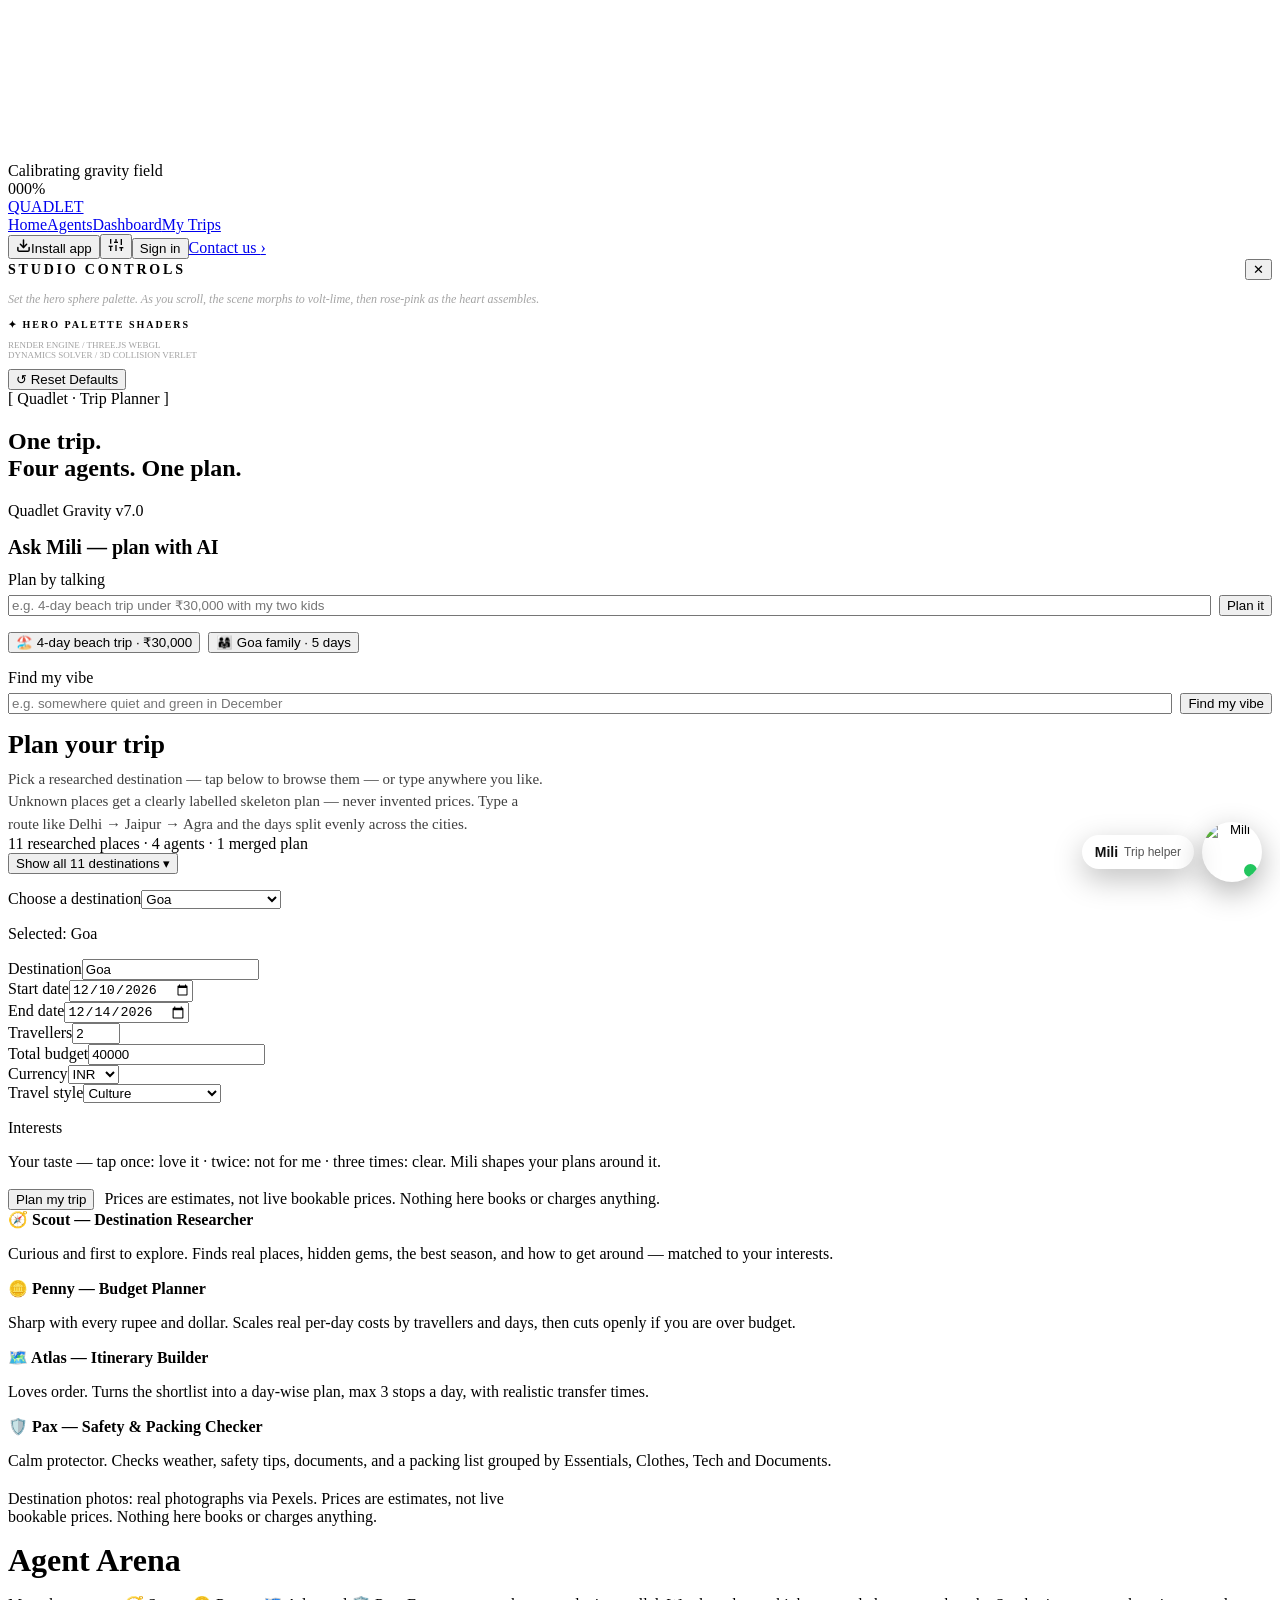
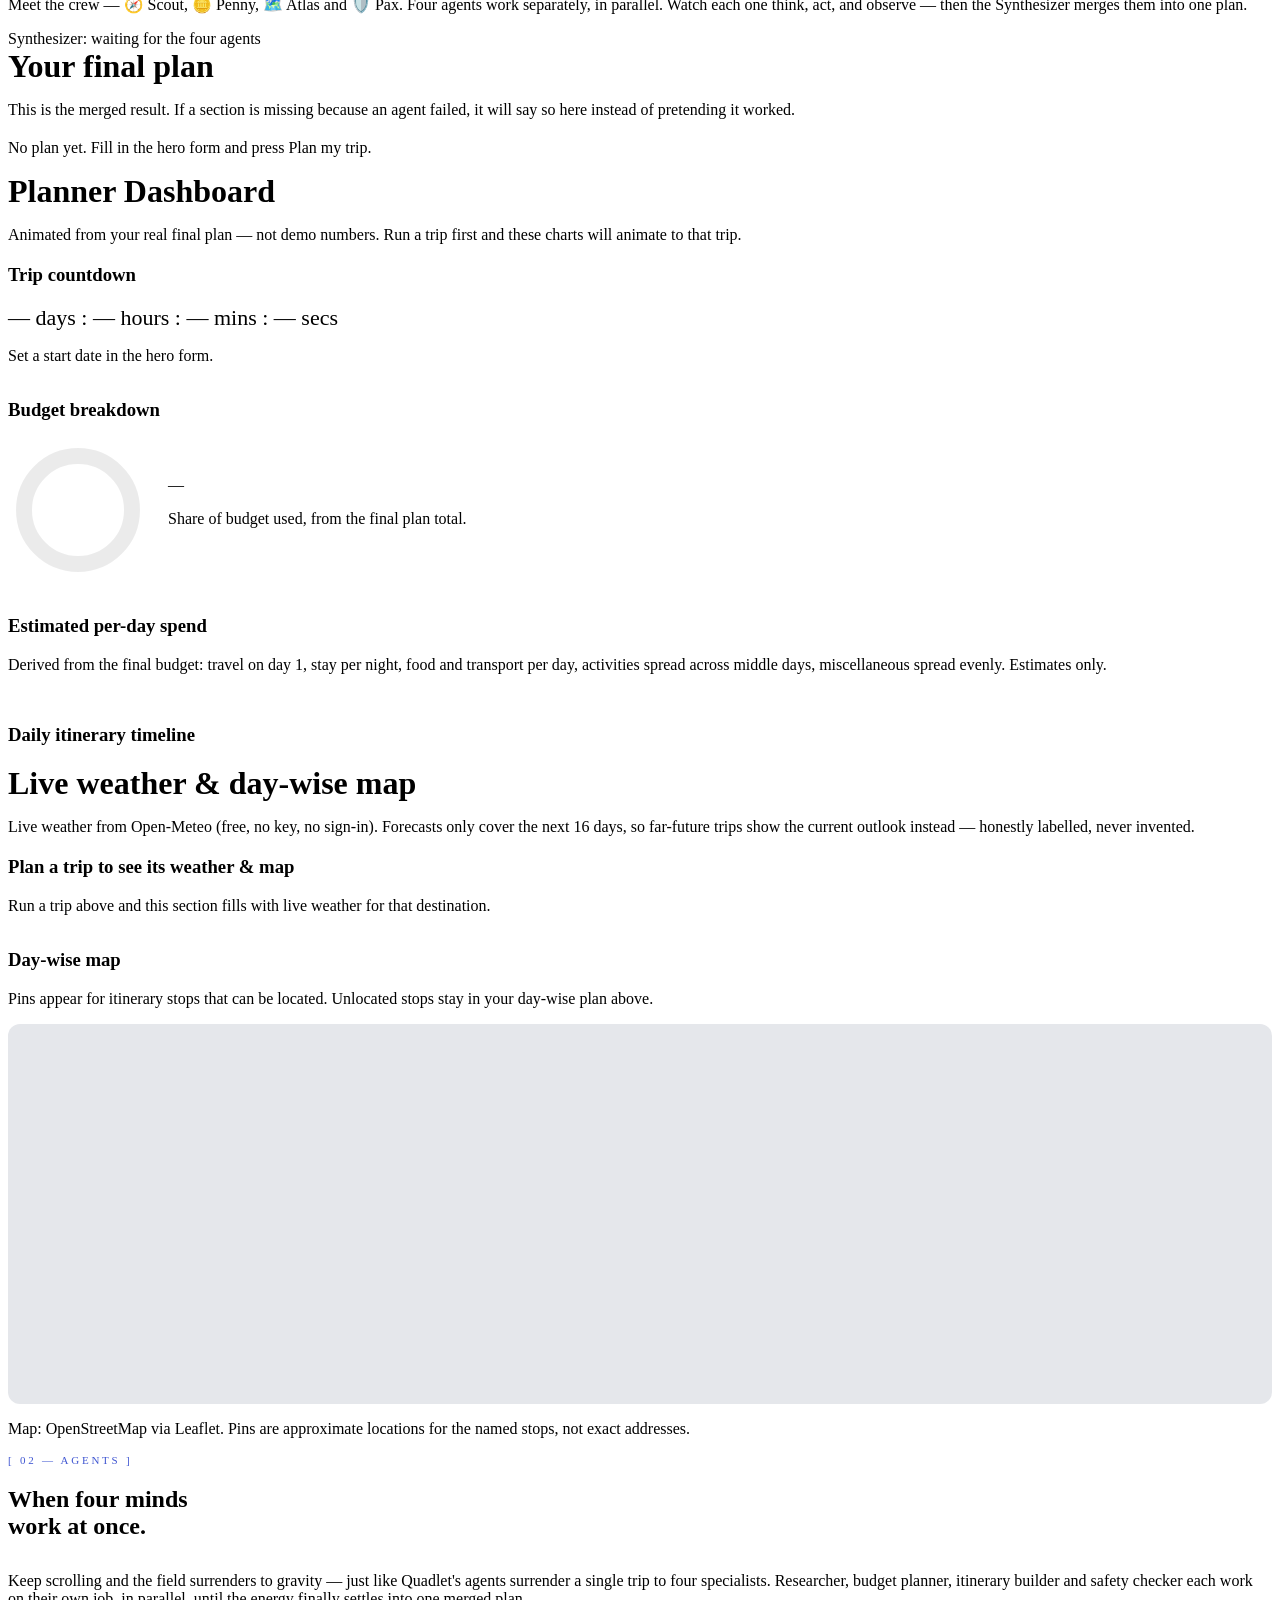
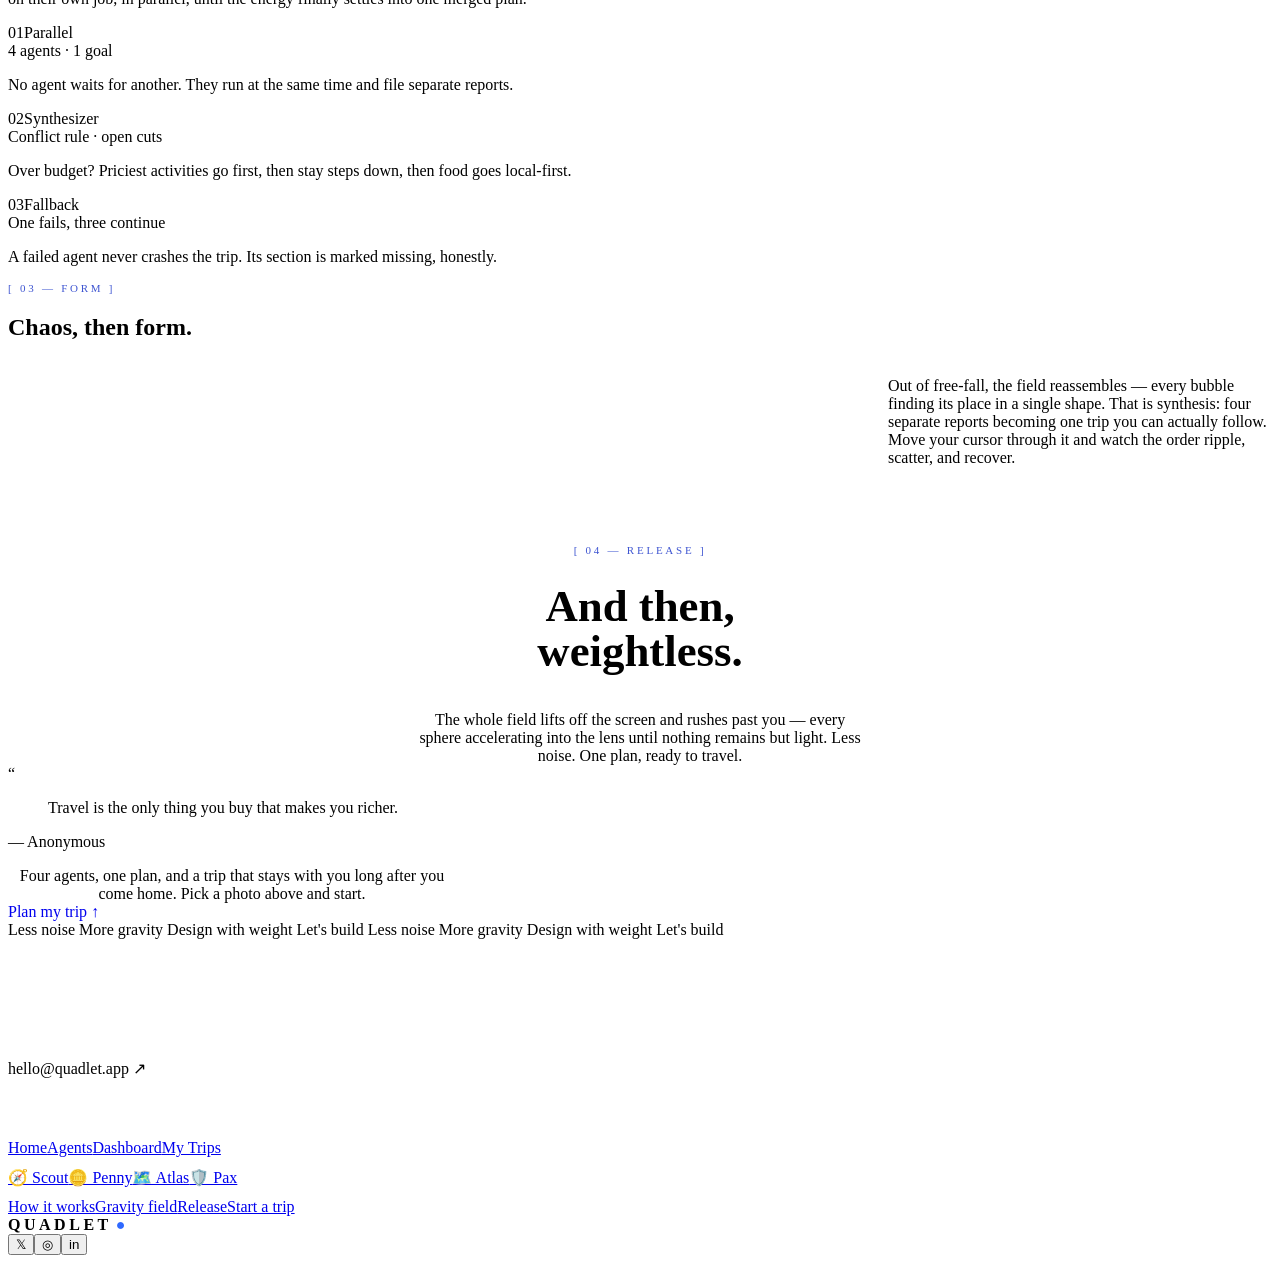
==== static/index.html @ ebcea0d0 "Quadlet Gravity v7.0 — AI features: plan by talking, vibe search, taste learning, smart packing, rou" ====
<!doctype html>
<html lang="en"><head><meta charset="utf-8"><meta name="viewport" content="width=device-width,initial-scale=1">
<title>Quadlet Trip Planner — Gravity</title>
<link href="https://fonts.googleapis.com/css2?family=Space+Grotesk:wght@400;500;700;900&family=JetBrains+Mono:wght@400;500;700&family=Inter:wght@300;400;500;600;700&family=Raleway:wght@400;500;600;700;900&family=Playfair+Display:ital,wght@1,500;1,600;1,700&display=swap" rel="stylesheet">
<script src="https://cdnjs.cloudflare.com/ajax/libs/animejs/3.2.1/anime.min.js"></script>
<link rel="stylesheet" href="https://unpkg.com/leaflet@1.9.4/dist/leaflet.css">
<script src="https://unpkg.com/leaflet@1.9.4/dist/leaflet.js"></script>
<script src="https://accounts.google.com/gsi/client" async defer></script>
<script type="importmap">{"imports":{"three":"https://unpkg.com/three@0.160.0/build/three.module.js"}}</script>
<link rel="manifest" href="/manifest.json">
<meta name="theme-color" content="#0E2AC5">
<meta name="mobile-web-app-capable" content="yes">
<meta name="apple-mobile-web-app-capable" content="yes">
<meta name="apple-mobile-web-app-status-bar-style" content="default">
<meta name="apple-mobile-web-app-title" content="Quadlet">
<link rel="apple-touch-icon" href="/icon-192.png">

<link rel="stylesheet" href="/style.css?v=7.0"></head>
<body>
<div id="bgLayer"></div>
<div id="webgl"><canvas id="scene"></canvas></div>
<div id="loader"><div class="loader-item status" id="loaderStatus" style="animation-delay:.1s">Calibrating gravity field</div><div class="loader-item bar" style="animation-delay:.26s"><div class="fill" id="loaderFill"></div></div><div class="loader-item count" id="loaderCount" style="animation-delay:.42s">000%</div></div><script>(function(){var el=document.getElementById("loader");if(!el)return;setTimeout(function(){if(!el||el.style.display==="none")return;el.classList.add("leaving");document.body.classList.add("revealed");setTimeout(function(){el.style.display="none";},600);},6000);})();</script>
<header><a class="brand" href="/">QUADLET</a><nav class="mainnav"><a href="/" class="active">Home</a><a href="/agents">Agents</a><a href="/dashboard">Dashboard</a><a href="/trips">My Trips</a></nav><div class="controls"><button class="installbtn" id="installBtn"><svg width="15" height="15" viewBox="0 0 24 24" fill="none" stroke="currentColor" stroke-width="2.4" stroke-linecap="round" stroke-linejoin="round"><path d="M21 15v4a2 2 0 0 1-2 2H5a2 2 0 0 1-2-2v-4"/><polyline points="7 10 12 15 17 10"/><line x1="12" y1="15" x2="12" y2="3"/></svg>Install app</button><button class="iconbtn" id="openDrawer" aria-label="Studio Controls"><svg width="16" height="16" viewBox="0 0 24 24" fill="none" stroke="currentColor" stroke-width="2"><line x1="4" y1="21" x2="4" y2="14"/><line x1="4" y1="10" x2="4" y2="3"/><line x1="12" y1="21" x2="12" y2="12"/><line x1="12" y1="8" x2="12" y2="3"/><line x1="20" y1="21" x2="20" y2="16"/><line x1="20" y1="12" x2="20" y2="3"/><line x1="1" y1="14" x2="7" y2="14"/><line x1="9" y1="8" x2="15" y2="8"/><line x1="17" y1="16" x2="23" y2="16"/></svg></button><button class="pillbtn" id="accountBtn" style="cursor:pointer">Sign in</button><a class="pillbtn" href="/">Contact us <span class="orb">›</span></a></div></header>
<div id="scrim"></div>
<aside id="drawer"><div style="display:flex;justify-content:space-between;align-items:center"><strong style="font-family:var(--font-display);letter-spacing:.2em;font-size:14px">STUDIO CONTROLS</strong><button class="iconbtn" id="closeDrawer" aria-label="Close">✕</button></div><p style="font-family:var(--font-mono);font-size:12px;color:#a3a3a3;font-style:italic">Set the hero sphere palette. As you scroll, the scene morphs to volt-lime, then rose-pink as the heart assembles.</p><p style="font-family:var(--font-mono);font-size:10px;letter-spacing:.2em;font-weight:700">✦ HERO PALETTE SHADERS</p><div id="themeCards"></div><p style="font-family:var(--font-mono);font-size:9px;color:#a3a3a3">RENDER ENGINE / THREE.JS WEBGL<br>DYNAMICS SOLVER / 3D COLLISION VERLET</p><button class="btn2" id="resetTheme">↺ Reset Defaults</button></aside>
<main>
<section class="hero" id="planner"><div class="hero-row"><div><div class="eyebrow">[ Quadlet · Trip Planner ]</div><h1 class="hero-title">One trip.<br>Four agents. One plan.</h1><div style="margin-top:18px"><span class="version">Quadlet Gravity v7.0</span></div></div></div>
<div class="card" id="aiBox" style="margin-top:16px;pointer-events:auto">
<h2 style="font-size:20px;margin:0">Ask Mili — plan with AI</h2>
<div style="margin-top:12px"><label for="talkInput">Plan by talking</label><div style="display:flex;gap:8px;flex-wrap:wrap;margin-top:6px"><input id="talkInput" style="flex:1;min-width:220px" maxlength="200" placeholder="e.g. 4-day beach trip under ₹30,000 with my two kids"><button class="btn" id="talkBtn" type="button">Plan it</button></div><p class="fine" id="talkMsg"></p><div style="display:flex;gap:8px;flex-wrap:wrap"><button class="btn2" type="button" data-talk="4-day beach trip under ₹30,000 with my two kids">🏖️ 4-day beach trip · ₹30,000</button><button class="btn2" type="button" data-talk="Goa with family, 5 days, ₹40,000">👨‍👩‍👧 Goa family · 5 days</button></div></div>
<div style="margin-top:16px"><label for="vibeInput">Find my vibe</label><div style="display:flex;gap:8px;flex-wrap:wrap;margin-top:6px"><input id="vibeInput" style="flex:1;min-width:220px" maxlength="200" placeholder="e.g. somewhere quiet and green in December"><button class="btn" id="vibeBtn" type="button">Find my vibe</button></div><div id="vibeOut" style="margin-top:10px"></div></div>
</div>
<form id="tripForm" class="card" style="margin-top:16px;pointer-events:auto" autocomplete="off">
<div class="form-head"><div><h2 style="font-size:26px;margin:0">Plan your trip</h2><p style="font-family:var(--font-raleway);font-size:15px;line-height:1.5;color:#404040;margin:8px 0 0;max-width:34rem">Pick a researched destination — tap below to browse them — or type anywhere you like. Unknown places get a clearly labelled skeleton plan — never invented prices. Type a route like Delhi → Jaipur → Agra and the days split evenly across the cities.</p></div><div class="mono" style="align-self:center">11 researched places · 4 agents · 1 merged plan</div></div>
<div id="destExamples" class="preview"><div class="dest-gallery" id="destGallery"></div><div class="chips" id="chips"></div></div>
<button type="button" class="btn2" id="destToggle" aria-expanded="false" aria-controls="destExamples">Show all 11 destinations <span class="dest-arrow">▾</span></button>
<div style="margin-top:16px"><label for="destSelect">Choose a destination</label><select id="destSelect"><option>Goa</option><option>Manali</option><option>Jaipur</option><option>Kerala</option><option>Bali</option><option>Dubai</option><option>Udaipur</option><option>Varanasi</option><option>Rishikesh</option><option>Singapore</option><option>Thailand</option><option value="Other">Other — type below</option></select><p class="selected-dest" id="selectedDest">Selected: Goa</p></div>
<div><label for="dest">Destination</label><input id="dest" required maxlength="80" placeholder="Type any destination — or a route like Delhi → Jaipur → Agra" value="Goa"><div class="fine" id="nearbyHint"></div></div>
<div class="formgrid">
<div><label for="start">Start date</label><input type="date" id="start" required value="2026-12-10"></div>
<div><label for="end">End date</label><input type="date" id="end" required value="2026-12-14"></div>
<div><label for="travellers">Travellers</label><input type="number" id="travellers" min="1" max="20" value="2" required></div>
<div><label for="budget">Total budget</label><input type="number" id="budget" min="1" value="40000" required></div>
<div><label for="currency">Currency</label><select id="currency"><option>INR</option><option>USD</option></select></div>
<div><label for="style">Travel style</label><select id="style"><option>Relaxed</option><option>Adventure</option><option selected>Culture</option><option>Food</option><option>Family</option><option>Budget Backpacker</option></select></div>
</div>
<div style="margin-top:16px"><label>Interests</label><div class="pills" id="interests"></div></div><div style="margin-top:16px"><label>Your taste <span class="fine">— tap once: love it · twice: not for me · three times: clear. Mili shapes your plans around it.</span></label><div class="pills" id="taste"></div></div>
<div style="margin-top:18px;display:flex;gap:10px;flex-wrap:wrap"><button class="btn" id="planBtn" type="submit">Plan my trip</button><span class="fine" style="align-self:center">Prices are estimates, not live bookable prices. Nothing here books or charges anything.</span></div>
<p class="err" id="formErr" hidden></p>
</form>
<div class="how-grid">
<div class="how-card"><strong>🧭 Scout — Destination Researcher</strong><p>Curious and first to explore. Finds real places, hidden gems, the best season, and how to get around — matched to your interests.</p></div>
<div class="how-card"><strong>🪙 Penny — Budget Planner</strong><p>Sharp with every rupee and dollar. Scales real per-day costs by travellers and days, then cuts openly if you are over budget.</p></div>
<div class="how-card"><strong>🗺️ Atlas — Itinerary Builder</strong><p>Loves order. Turns the shortlist into a day-wise plan, max 3 stops a day, with realistic transfer times.</p></div>
<div class="how-card"><strong>🛡️ Pax — Safety &amp; Packing Checker</strong><p>Calm protector. Checks weather, safety tips, documents, and a packing list grouped by Essentials, Clothes, Tech and Documents.</p></div>
</div>
<p class="fine" style="margin-top:20px;max-width:34rem">Destination photos: real photographs via Pexels. Prices are estimates, not live bookable prices. Nothing here books or charges anything.</p>
</section>

<section id="agents"><h2 class="reveal" style="font-size:32px;margin:0">Agent Arena</h2><p class="lead reveal">Meet the crew — 🧭 Scout, 🪙 Penny, 🗺️ Atlas and 🛡️ Pax. Four agents work separately, in parallel. Watch each one think, act, and observe — then the Synthesizer merges them into one plan.</p><div class="agents" id="agentCards"></div><div class="synth" id="synthStatus">Synthesizer: waiting for the four agents</div></section>

<section id="plan"><h2 class="reveal" style="font-size:32px;margin:0">Your final plan</h2><p class="lead reveal">This is the merged result. If a section is missing because an agent failed, it will say so here instead of pretending it worked.</p><div id="planOut" class="card" style="margin-top:20px"><p class="fine">No plan yet. Fill in the hero form and press Plan my trip.</p></div>
</section>

<section id="dashboard"><h2 class="reveal" style="font-size:32px;margin:0">Planner Dashboard</h2><p class="lead reveal">Animated from your real final plan — not demo numbers. Run a trip first and these charts will animate to that trip.</p>
<div class="card" style="margin-top:20px"><h3 style="font-family:var(--font-raleway)">Trip countdown</h3><div id="countdown" style="font-family:var(--font-mono);font-size:22px">— days : — hours : — mins : — secs</div><p class="fine" id="countNote">Set a start date in the hero form.</p></div>
<div style="display:grid;grid-template-columns:1fr;gap:16px;margin-top:16px" id="dashGrid"><div class="card"><h3>Budget breakdown</h3><div id="budgetBars"></div><div style="display:flex;gap:20px;align-items:center;flex-wrap:wrap"><svg width="140" height="140" viewBox="0 0 140 140"><circle cx="70" cy="70" r="54" fill="none" stroke="rgba(0,0,0,.08)" stroke-width="16"/><circle id="donut" cx="70" cy="70" r="54" fill="none" stroke="#0E2AC5" stroke-width="16" stroke-dasharray="339.29" stroke-dashoffset="339.29" transform="rotate(-90 70 70)"/></svg><div><div id="donutLabel" style="font-family:var(--font-mono)">—</div><p class="fine">Share of budget used, from the final plan total.</p></div></div></div>
<div class="card"><h3>Estimated per-day spend</h3><p class="fine">Derived from the final budget: travel on day 1, stay per night, food and transport per day, activities spread across middle days, miscellaneous spread evenly. Estimates only.</p><div id="dayGraph"></div></div>
<div class="card"><h3>Daily itinerary timeline</h3><div class="timeline" id="timeline"></div></div></div></section>

<section id="weatherMap"><h2 class="reveal" style="font-size:32px;margin:0">Live weather &amp; day-wise map</h2><p class="lead reveal">Live weather from Open-Meteo (free, no key, no sign-in). Forecasts only cover the next 16 days, so far-future trips show the current outlook instead — honestly labelled, never invented.</p>
<div class="card" style="margin-top:20px"><h3 style="font-family:var(--font-raleway)" id="wmTitle">Plan a trip to see its weather &amp; map</h3><p class="fine" id="wmNote">Run a trip above and this section fills with live weather for that destination.</p><div id="wmCurrent"></div><div id="wmDays" style="display:flex;gap:10px;flex-wrap:wrap;margin-top:12px"></div></div>
<div class="card" style="margin-top:16px"><h3>Day-wise map</h3><p class="fine" id="mapNote">Pins appear for itinerary stops that can be located. Unlocated stops stay in your day-wise plan above.</p><div id="tripMap" style="height:380px;border-radius:12px;overflow:hidden;background:#e5e7eb"></div><p class="fine">Map: OpenStreetMap via Leaflet. Pins are approximate locations for the named stops, not exact addresses.</p></div></section>

<section id="physics"><div class="grid12"><div class="col7"><div class="reveal" style="font-family:var(--font-mono);font-size:11px;letter-spacing:.25em;text-transform:uppercase;color:rgba(14,42,197,.8)">[ 02 — Agents ]</div><h2 class="big reveal" style="transition-delay:.1s">When four minds<br>work at once.</h2><p class="lead reveal" style="transition-delay:.2s;margin-top:32px">Keep scrolling and the field surrenders to gravity — just like Quadlet's agents surrender a single trip to four specialists. Researcher, budget planner, itinerary builder and safety checker each work on their own job, in parallel, until the energy finally settles into one merged plan.</p></div><div class="col5 reveal" style="transition-delay:.25s"><div class="statcards">
<div class="stat"><div class="stat-in"><div class="stathead"><span>01</span><span>Parallel</span><span class="dot"></span></div><div class="statval">4 agents · 1 goal</div><p class="statdesc">No agent waits for another. They run at the same time and file separate reports.</p></div></div>
<div class="stat"><div class="stat-in"><div class="stathead"><span>02</span><span>Synthesizer</span><span class="dot"></span></div><div class="statval">Conflict rule · open cuts</div><p class="statdesc">Over budget? Priciest activities go first, then stay steps down, then food goes local-first.</p></div></div>
<div class="stat"><div class="stat-in"><div class="stathead"><span>03</span><span>Fallback</span><span class="dot"></span></div><div class="statval">One fails, three continue</div><p class="statdesc">A failed agent never crashes the trip. Its section is marked missing, honestly.</p></div></div>
</div></div></div></section>

<section id="formsec" style="display:flex;flex-direction:column;justify-content:space-between"><div><div class="reveal" style="font-family:var(--font-mono);font-size:11px;letter-spacing:.25em;text-transform:uppercase;color:rgba(14,42,197,.8)">[ 03 — Form ]</div><h2 class="big reveal" style="transition-delay:.1s;max-width:42rem">Chaos, then form.</h2></div><div style="align-self:flex-end;max-width:24rem;text-align:left"><p class="lead reveal" style="transition-delay:.15s">Out of free-fall, the field reassembles — every bubble finding its place in a single shape. That is synthesis: four separate reports becoming one trip you can actually follow. Move your cursor through it and watch the order ripple, scatter, and recover.</p><div class="reveal" style="transition-delay:.28s;margin-top:28px;display:inline-flex;align-items:center;gap:8px;padding:10px 16px;border-radius:999px;border:1px solid rgba(255,255,255,.55);background:rgba(255,255,255,.35);backdrop-filter:blur(12px);font-family:var(--font-mono);font-size:10px;letter-spacing:.2em;text-transform:uppercase">👆 Watch the agents merge</div></div></section>

<section id="release" style="display:flex;flex-direction:column;align-items:center;justify-content:center;text-align:center"><div style="max-width:48rem"><div class="reveal" style="font-family:var(--font-mono);font-size:11px;letter-spacing:.25em;text-transform:uppercase;color:rgba(14,42,197,.8)">[ 04 — Release ]</div><h2 class="reveal" style="transition-delay:.12s;margin-top:28px;font-size:2.8rem;line-height:1">And then,<br>weightless.</h2><p class="lead reveal" style="transition-delay:.24s;margin:32px auto 0;max-width:28rem">The whole field lifts off the screen and rushes past you — every sphere accelerating into the lens until nothing remains but light. Less noise. One plan, ready to travel.</p></div></section>
<section class="quote-section"><div class="quote-mark">“</div><blockquote class="quote-text">Travel is the only thing you buy that makes you richer.</blockquote><p class="quote-author">— Anonymous</p><p class="lead" style="text-align:center;max-width:28rem;margin:0">Four agents, one plan, and a trip that stays with you long after you come home. Pick a photo above and start.</p><a class="btn" href="#planner" style="text-decoration:none">Plan my trip ↑</a></section>
</main>
<footer><div class="glow glow1"></div><div class="glow glow2"></div><div class="marquee"><div class="marquee-track"><span>Less noise <i></i> More gravity <i></i> Design with weight <i></i> Let's build <i></i></span><span>Less noise <i></i> More gravity <i></i> Design with weight <i></i> Let's build <i></i></span></div></div>
<div class="footgrid"><div class="footcta"><div style="font-family:var(--font-mono);font-size:11px;letter-spacing:.25em;text-transform:uppercase;color:rgba(255,255,255,.4)">[ Let's collaborate ]</div><h2 style="color:#fff;font-size:36px;line-height:.95;margin:20px 0">Have an idea<br>with real weight?</h2><div class="emailpill">hello@quadlet.app <span class="orb" style="width:40px;height:40px">↗</span></div><p class="fine" style="color:rgba(255,255,255,.5)">This is a label only, not a booking or contact form.</p></div>
<div class="footlinks"><div><div style="font-family:var(--font-mono);font-size:10px;letter-spacing:.25em;color:rgba(255,255,255,.4)">PLANNER</div><a href="/">Home</a><a href="/agents">Agents</a><a href="/dashboard">Dashboard</a><a href="/trips">My Trips</a></div><div><div style="font-family:var(--font-mono);font-size:10px;letter-spacing:.25em;color:rgba(255,255,255,.4)">AGENTS</div><a href="/agents">🧭 Scout</a><a href="/agents">🪙 Penny</a><a href="/agents">🗺️ Atlas</a><a href="/agents">🛡️ Pax</a></div><div><div style="font-family:var(--font-mono);font-size:10px;letter-spacing:.25em;color:rgba(255,255,255,.4)">QUADLET</div><a href="/agents">How it works</a><a href="/#physics">Gravity field</a><a href="/#release">Release</a><a href="/">Start a trip</a></div></div></div>
<div class="bottombar"><div><span style="font-family:var(--font-display);font-weight:900;letter-spacing:.22em">QUADLET</span> <span style="color:#2f69ff">●</span> <span style="font-family:var(--font-mono);font-size:11px;color:rgba(255,255,255,.4)">© 2026 Quadlet — All rights reserved.</span></div><div><button class="socbtn">𝕏</button><button class="socbtn">◎</button><button class="socbtn">in</button></div></div></footer>
<div id="acctModal" style="display:none;position:fixed;inset:0;z-index:999;background:rgba(0,0,0,.45);align-items:center;justify-content:center;padding:16px"><div style="background:#fff;border-radius:18px;padding:22px;max-width:380px;width:100%"><div style="display:flex;justify-content:space-between;align-items:center"><strong style="font-size:18px">Your Quadlet account</strong><button class="iconbtn" id="acctClose" aria-label="Close">✕</button></div><p class="fine" style="margin:8px 0 0">Sign in to save trips in the cloud — they follow you across phone and laptop, and Mili can answer from them anywhere.</p><div id="acctSignedOut"><div id="googleBtn" style="display:flex;justify-content:center;margin-top:14px;min-height:40px"></div><p class="fine" style="text-align:center;margin:8px 0 0">or sign in with email</p><input id="acctEmail" type="email" placeholder="Email" style="width:100%;padding:12px;border:1px solid #ddd;border-radius:12px;margin-top:14px"><input id="acctPass" type="password" placeholder="Password (min 8 characters)" style="width:100%;padding:12px;border:1px solid #ddd;border-radius:12px;margin-top:10px"><div style="display:flex;gap:8px;margin-top:14px"><button class="btn" id="acctSignIn" style="flex:1">Sign in</button><button class="btn2" id="acctRegister" style="flex:1">Create account</button></div></div><div id="acctSignedIn" style="display:none"><p id="acctWho" style="margin:14px 0 0"></p><button class="btn" id="acctUpload" style="width:100%;margin-top:12px">Upload my browser trips to cloud</button><button class="btn2" id="acctSignOut" style="width:100%;margin-top:10px">Sign out</button><button class="btn2" id="acctDelete" style="width:100%;margin-top:10px;color:#b91c1c;border-color:#fecaca">Delete my account</button></div><p class="fine" id="acctMsg" style="margin-top:12px"></p></div></div><button id="miliBtn" aria-label="Chat with Mili" title="Chat with Mili" style="position:fixed;right:18px;bottom:18px;z-index:90;display:flex;align-items:center;gap:8px;background:none;border:none;padding:0;cursor:pointer"><span style="background:#fff;color:#111;border-radius:999px;padding:9px 13px;font-weight:700;font-size:14px;box-shadow:0 10px 30px rgba(0,0,0,.25);display:flex;align-items:center;gap:6px;white-space:nowrap">Mili<span style="font-weight:400;font-size:12px;color:#555">Trip helper</span></span><span style="position:relative;width:60px;height:60px;border-radius:50%;overflow:hidden;box-shadow:0 10px 30px rgba(0,0,0,.3);flex-shrink:0;display:block"><img id="miliFaceBtn" src="/mili-face.jpg?v=3.6" alt="Mili" style="width:100%;height:100%;object-fit:cover;object-position:center center;display:block"><span style="position:absolute;right:3px;bottom:3px;width:13px;height:13px;border-radius:50%;background:#22c55e;border:2px solid #fff;display:block"></span></span></button>
<div id="miliPanel" style="position:fixed;right:18px;bottom:78px;z-index:90;width:min(360px,calc(100vw - 36px));max-height:min(520px,calc(100dvh - 110px));display:none;flex-direction:column;background:#fff;border-radius:16px;box-shadow:0 20px 50px rgba(0,0,0,.3);overflow:hidden">
<div style="display:flex;justify-content:space-between;align-items:center;padding:10px 14px;background:#0E2AC5;color:#fff"><span style="display:flex;align-items:center;gap:8px"><img id="miliFaceHead" src="/mili-face.jpg?v=3.6" alt="Mili" style="width:36px;height:36px;border-radius:50%;object-fit:cover;object-position:center center;display:block;flex-shrink:0"><span><strong style="display:block;line-height:1.2">Mili</strong><span style="font-size:11px;opacity:.8">Your Quadlet trip helper · answers from your trips</span></span></span><button id="miliClose" aria-label="Close chat" style="background:none;border:none;color:#fff;font-size:20px;line-height:1;padding:8px 10px;cursor:pointer">×</button></div>
<div id="miliMsgs" style="padding:12px;overflow:auto;flex:1;min-height:0;display:flex;flex-direction:column;gap:8px"></div>
<div style="display:flex;gap:6px;flex-wrap:wrap;padding:0 12px 8px"><button class="mili-chip" data-q="How do I plan a trip?">Plan a trip?</button><button class="mili-chip" data-q="How does Quadlet work?">How does Quadlet work?</button><button class="mili-chip" data-q="What is my budget?">My budget?</button><button class="mili-chip" data-q="What should I pack?">Packing?</button><button class="mili-chip" data-q="Show my itinerary">Itinerary</button><button class="mili-chip" data-q="What is the weather?">Weather?</button><button class="mili-chip" data-q="What trips have I planned before?">My trips?</button></div>
<form id="miliForm" style="display:flex;gap:8px;padding:12px;border-top:1px solid #e5e7eb"><input id="miliInput" style="flex:1;padding:11px 14px;border:1px solid #d1d5db;border-radius:999px;outline:none" placeholder="Ask Mili about your trip…"><button aria-label="Send" style="border:none;border-radius:50%;width:40px;height:40px;flex-shrink:0;background:#0E2AC5;color:#fff;font-size:18px;font-weight:700;cursor:pointer">↑</button></form>
</div>
<script type="module" src="/app.js?v=7.0"></script></body></html>
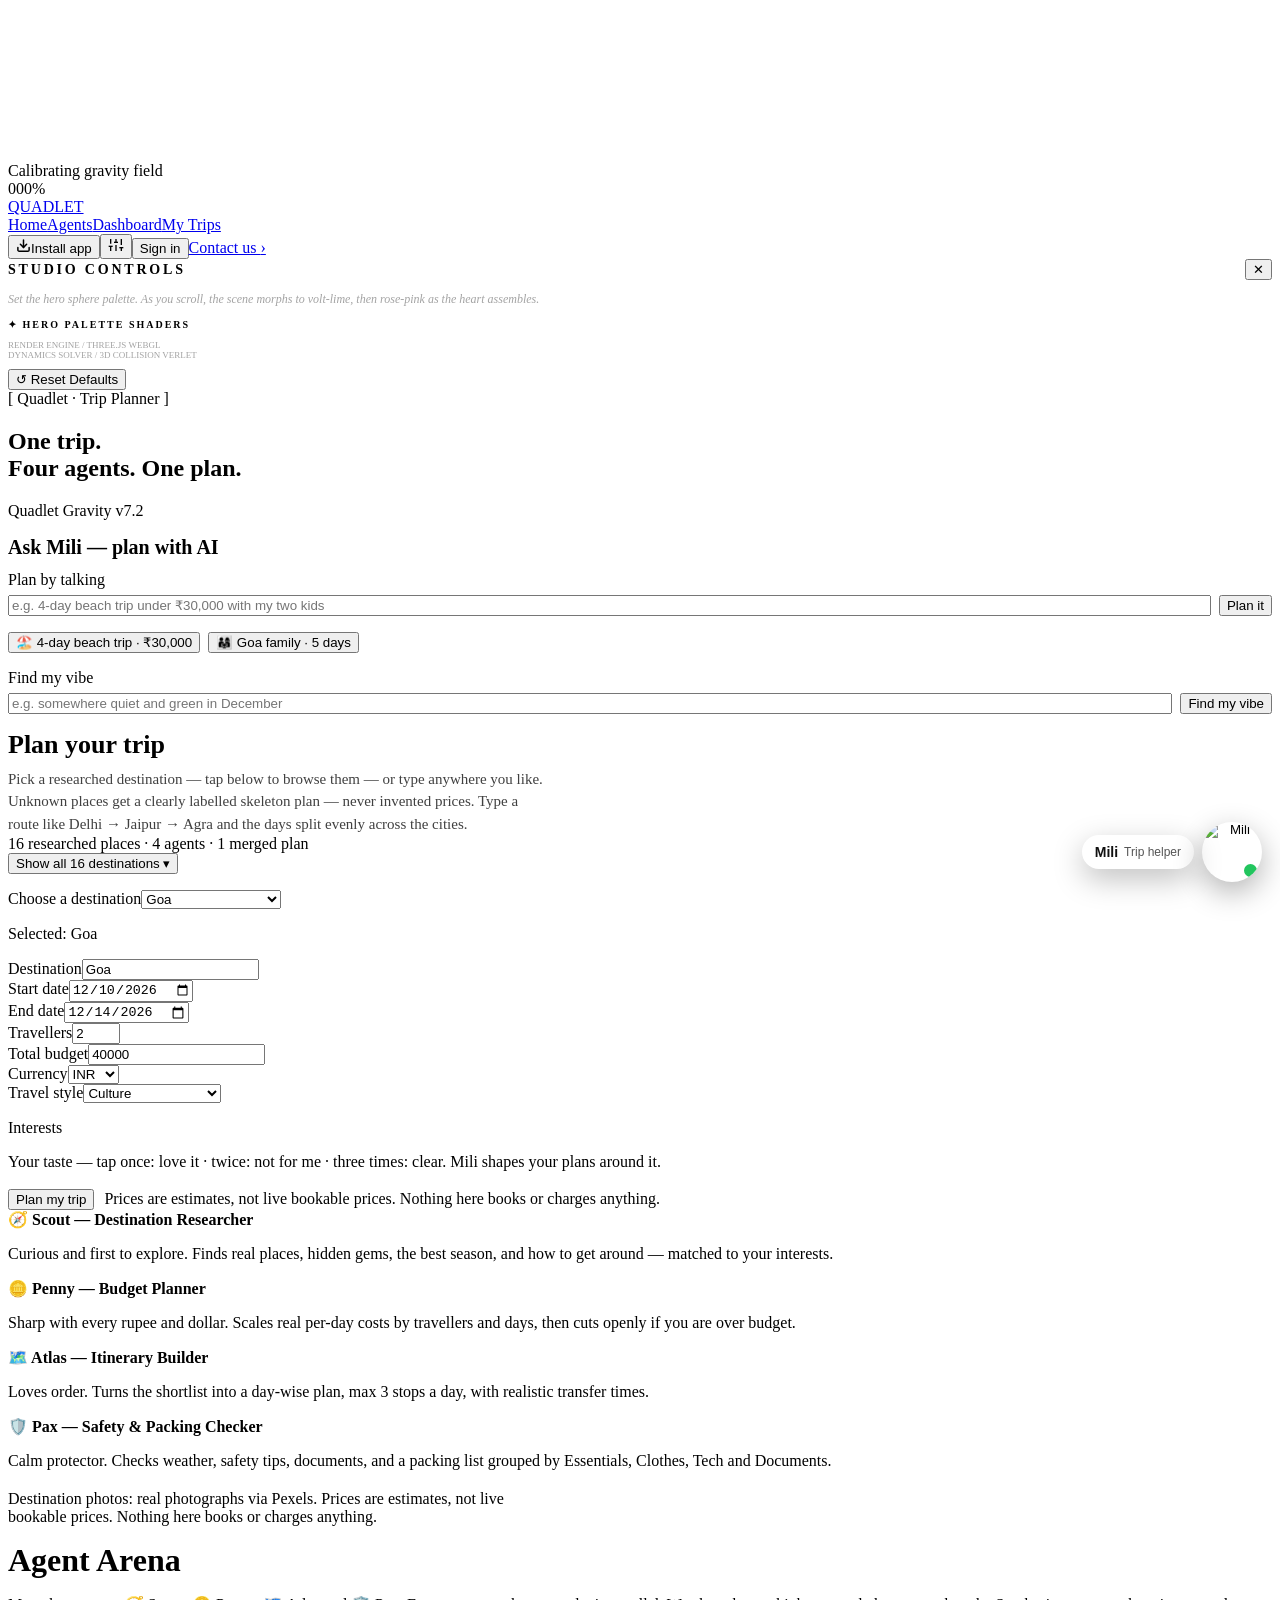
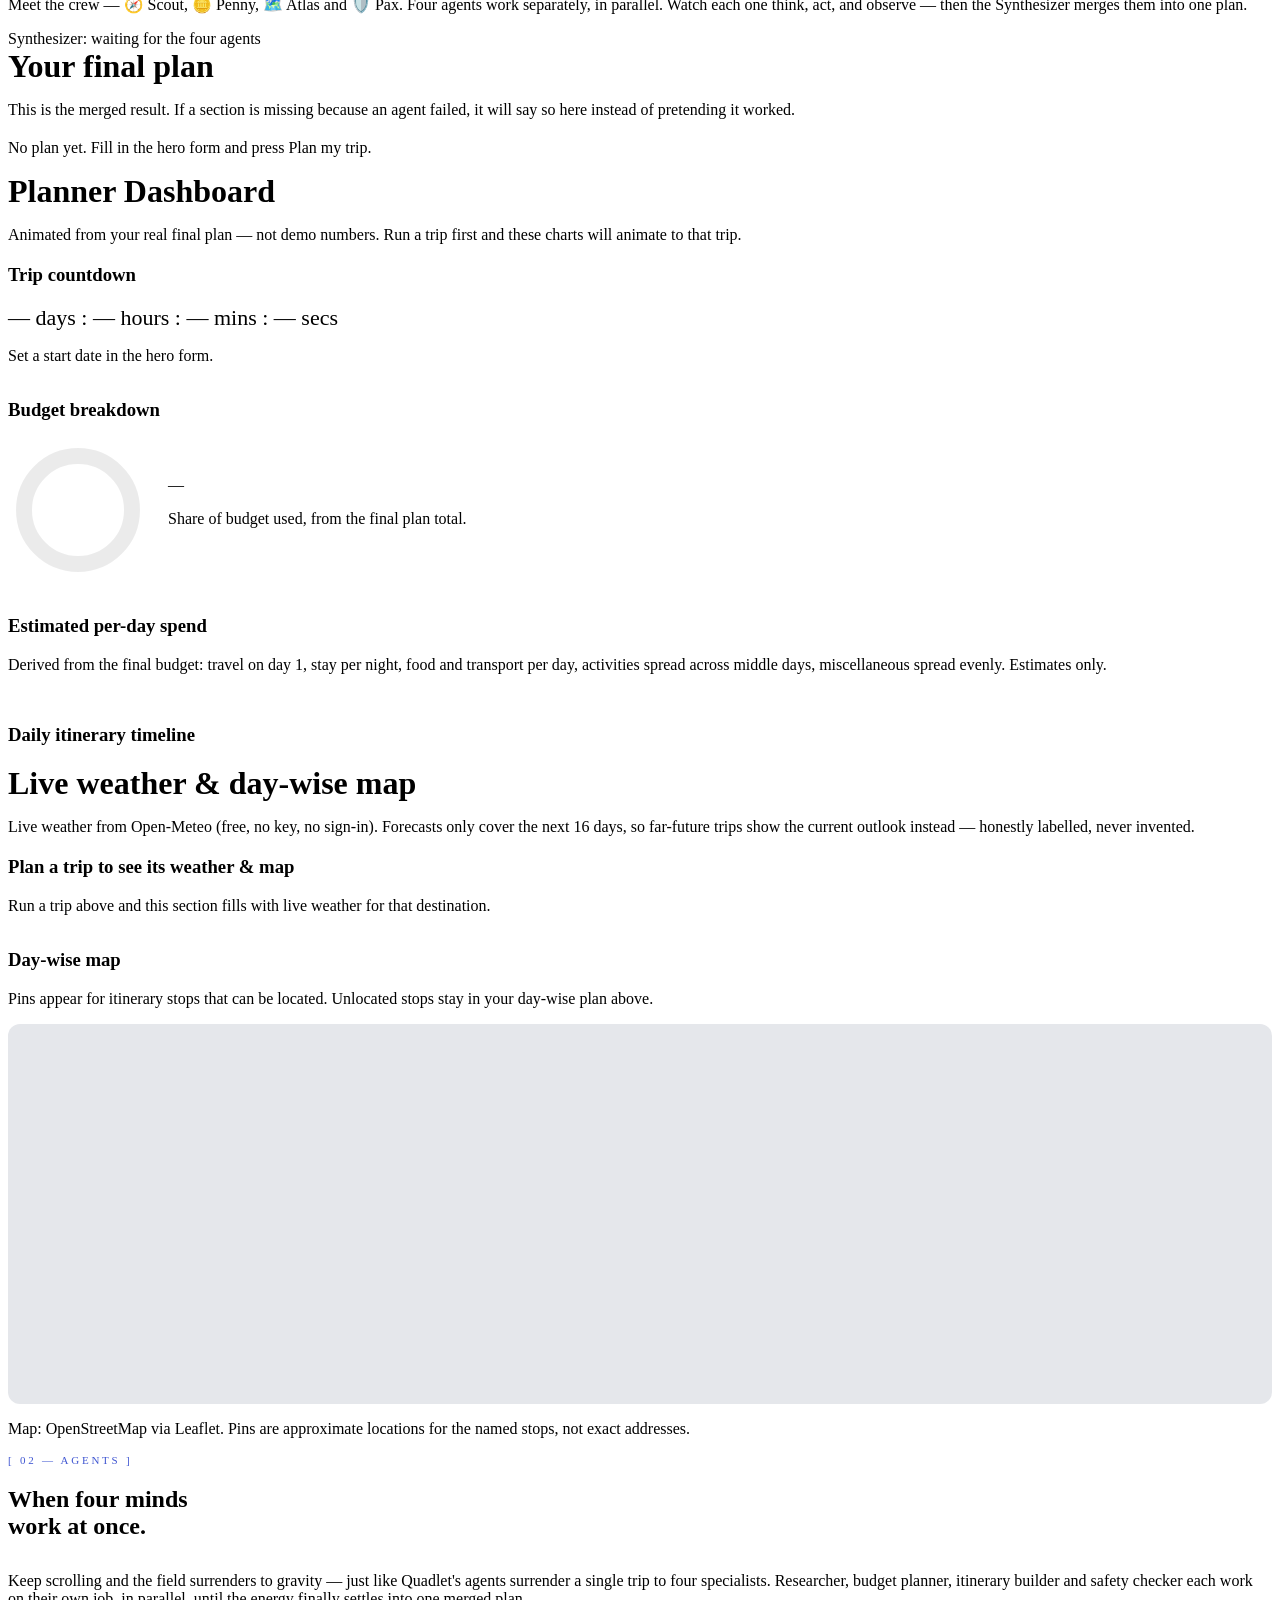
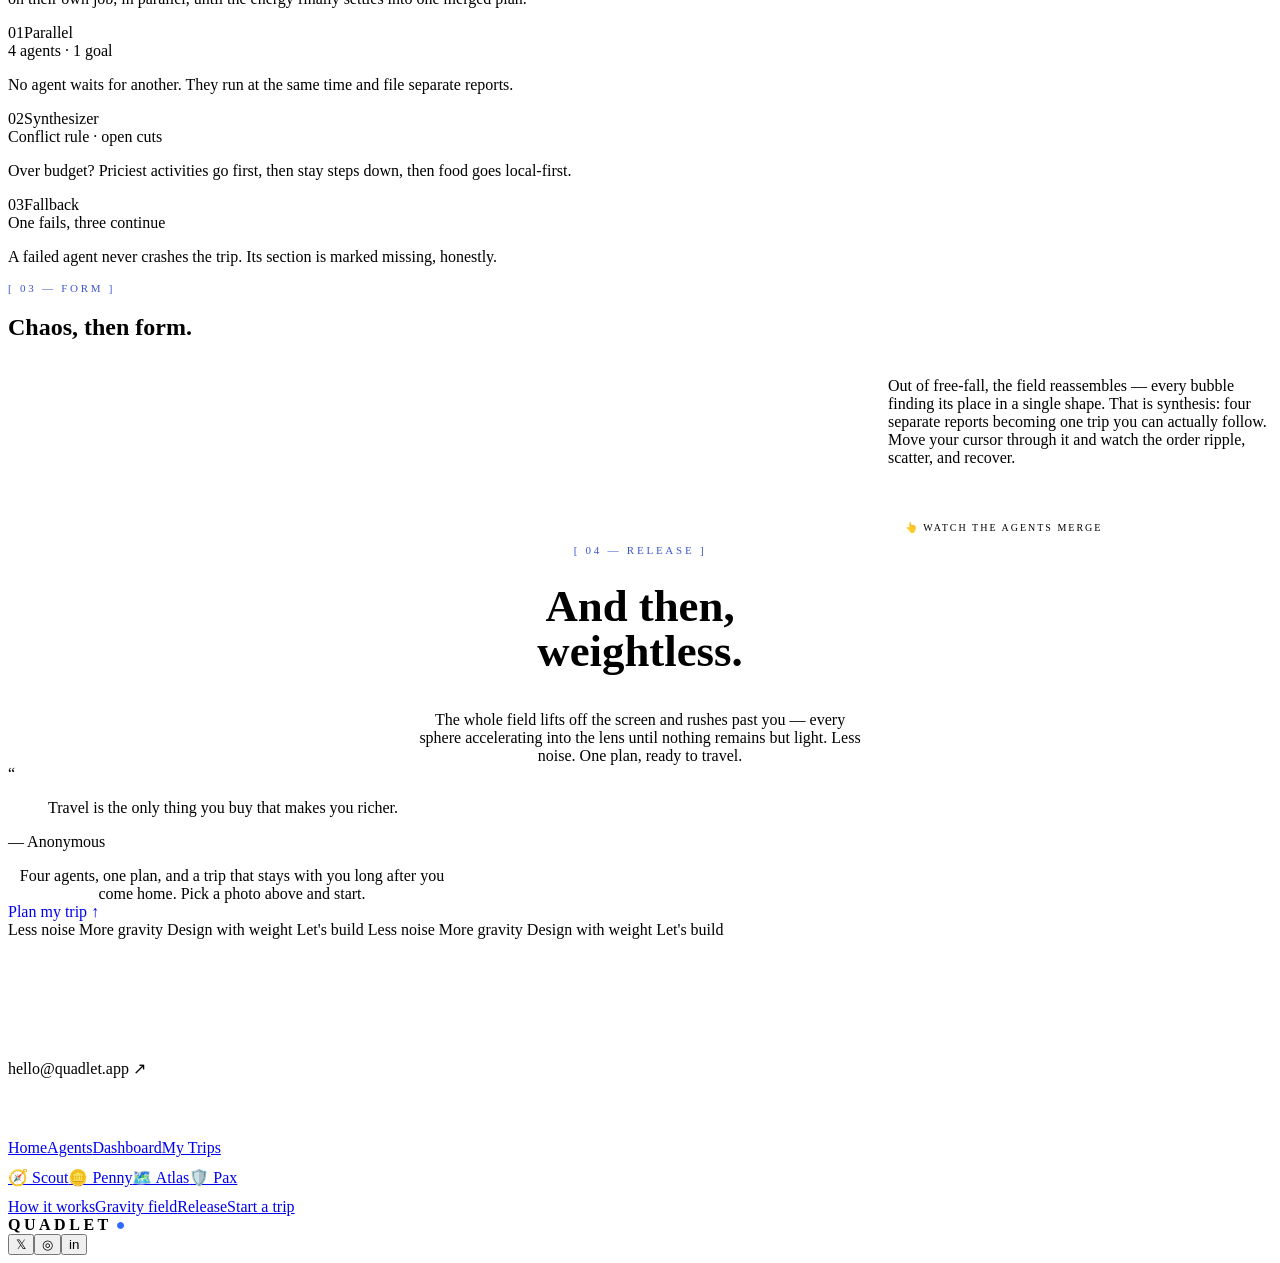
==== commit cd62d898: "Quadlet v7.1 + v7.2 — Flights & stays search links and 5 more destinations (16 researched total)" ====
--- a/static/index.html
+++ b/static/index.html
@@ -15,7 +15,7 @@
 <meta name="apple-mobile-web-app-title" content="Quadlet">
 <link rel="apple-touch-icon" href="/icon-192.png">
 
-<link rel="stylesheet" href="/style.css?v=7.0"></head>
+<link rel="stylesheet" href="/style.css?v=7.2"></head>
 <body>
 <div id="bgLayer"></div>
 <div id="webgl"><canvas id="scene"></canvas></div>
@@ -24,17 +24,17 @@
 <div id="scrim"></div>
 <aside id="drawer"><div style="display:flex;justify-content:space-between;align-items:center"><strong style="font-family:var(--font-display);letter-spacing:.2em;font-size:14px">STUDIO CONTROLS</strong><button class="iconbtn" id="closeDrawer" aria-label="Close">✕</button></div><p style="font-family:var(--font-mono);font-size:12px;color:#a3a3a3;font-style:italic">Set the hero sphere palette. As you scroll, the scene morphs to volt-lime, then rose-pink as the heart assembles.</p><p style="font-family:var(--font-mono);font-size:10px;letter-spacing:.2em;font-weight:700">✦ HERO PALETTE SHADERS</p><div id="themeCards"></div><p style="font-family:var(--font-mono);font-size:9px;color:#a3a3a3">RENDER ENGINE / THREE.JS WEBGL<br>DYNAMICS SOLVER / 3D COLLISION VERLET</p><button class="btn2" id="resetTheme">↺ Reset Defaults</button></aside>
 <main>
-<section class="hero" id="planner"><div class="hero-row"><div><div class="eyebrow">[ Quadlet · Trip Planner ]</div><h1 class="hero-title">One trip.<br>Four agents. One plan.</h1><div style="margin-top:18px"><span class="version">Quadlet Gravity v7.0</span></div></div></div>
+<section class="hero" id="planner"><div class="hero-row"><div><div class="eyebrow">[ Quadlet · Trip Planner ]</div><h1 class="hero-title">One trip.<br>Four agents. One plan.</h1><div style="margin-top:18px"><span class="version">Quadlet Gravity v7.2</span></div></div></div>
 <div class="card" id="aiBox" style="margin-top:16px;pointer-events:auto">
 <h2 style="font-size:20px;margin:0">Ask Mili — plan with AI</h2>
 <div style="margin-top:12px"><label for="talkInput">Plan by talking</label><div style="display:flex;gap:8px;flex-wrap:wrap;margin-top:6px"><input id="talkInput" style="flex:1;min-width:220px" maxlength="200" placeholder="e.g. 4-day beach trip under ₹30,000 with my two kids"><button class="btn" id="talkBtn" type="button">Plan it</button></div><p class="fine" id="talkMsg"></p><div style="display:flex;gap:8px;flex-wrap:wrap"><button class="btn2" type="button" data-talk="4-day beach trip under ₹30,000 with my two kids">🏖️ 4-day beach trip · ₹30,000</button><button class="btn2" type="button" data-talk="Goa with family, 5 days, ₹40,000">👨‍👩‍👧 Goa family · 5 days</button></div></div>
 <div style="margin-top:16px"><label for="vibeInput">Find my vibe</label><div style="display:flex;gap:8px;flex-wrap:wrap;margin-top:6px"><input id="vibeInput" style="flex:1;min-width:220px" maxlength="200" placeholder="e.g. somewhere quiet and green in December"><button class="btn" id="vibeBtn" type="button">Find my vibe</button></div><div id="vibeOut" style="margin-top:10px"></div></div>
 </div>
 <form id="tripForm" class="card" style="margin-top:16px;pointer-events:auto" autocomplete="off">
-<div class="form-head"><div><h2 style="font-size:26px;margin:0">Plan your trip</h2><p style="font-family:var(--font-raleway);font-size:15px;line-height:1.5;color:#404040;margin:8px 0 0;max-width:34rem">Pick a researched destination — tap below to browse them — or type anywhere you like. Unknown places get a clearly labelled skeleton plan — never invented prices. Type a route like Delhi → Jaipur → Agra and the days split evenly across the cities.</p></div><div class="mono" style="align-self:center">11 researched places · 4 agents · 1 merged plan</div></div>
+<div class="form-head"><div><h2 style="font-size:26px;margin:0">Plan your trip</h2><p style="font-family:var(--font-raleway);font-size:15px;line-height:1.5;color:#404040;margin:8px 0 0;max-width:34rem">Pick a researched destination — tap below to browse them — or type anywhere you like. Unknown places get a clearly labelled skeleton plan — never invented prices. Type a route like Delhi → Jaipur → Agra and the days split evenly across the cities.</p></div><div class="mono" style="align-self:center">16 researched places · 4 agents · 1 merged plan</div></div>
 <div id="destExamples" class="preview"><div class="dest-gallery" id="destGallery"></div><div class="chips" id="chips"></div></div>
-<button type="button" class="btn2" id="destToggle" aria-expanded="false" aria-controls="destExamples">Show all 11 destinations <span class="dest-arrow">▾</span></button>
-<div style="margin-top:16px"><label for="destSelect">Choose a destination</label><select id="destSelect"><option>Goa</option><option>Manali</option><option>Jaipur</option><option>Kerala</option><option>Bali</option><option>Dubai</option><option>Udaipur</option><option>Varanasi</option><option>Rishikesh</option><option>Singapore</option><option>Thailand</option><option value="Other">Other — type below</option></select><p class="selected-dest" id="selectedDest">Selected: Goa</p></div>
+<button type="button" class="btn2" id="destToggle" aria-expanded="false" aria-controls="destExamples">Show all 16 destinations <span class="dest-arrow">▾</span></button>
+<div style="margin-top:16px"><label for="destSelect">Choose a destination</label><select id="destSelect"><option>Goa</option><option>Manali</option><option>Jaipur</option><option>Kerala</option><option>Bali</option><option>Dubai</option><option>Udaipur</option><option>Varanasi</option><option>Rishikesh</option><option>Singapore</option><option>Thailand</option><option>Shimla</option><option>Darjeeling</option><option>Amritsar</option><option>Hampi</option><option>Maldives</option><option value="Other">Other — type below</option></select><p class="selected-dest" id="selectedDest">Selected: Goa</p></div>
 <div><label for="dest">Destination</label><input id="dest" required maxlength="80" placeholder="Type any destination — or a route like Delhi → Jaipur → Agra" value="Goa"><div class="fine" id="nearbyHint"></div></div>
 <div class="formgrid">
 <div><label for="start">Start date</label><input type="date" id="start" required value="2026-12-10"></div>
@@ -94,4 +94,4 @@
 <div style="display:flex;gap:6px;flex-wrap:wrap;padding:0 12px 8px"><button class="mili-chip" data-q="How do I plan a trip?">Plan a trip?</button><button class="mili-chip" data-q="How does Quadlet work?">How does Quadlet work?</button><button class="mili-chip" data-q="What is my budget?">My budget?</button><button class="mili-chip" data-q="What should I pack?">Packing?</button><button class="mili-chip" data-q="Show my itinerary">Itinerary</button><button class="mili-chip" data-q="What is the weather?">Weather?</button><button class="mili-chip" data-q="What trips have I planned before?">My trips?</button></div>
 <form id="miliForm" style="display:flex;gap:8px;padding:12px;border-top:1px solid #e5e7eb"><input id="miliInput" style="flex:1;padding:11px 14px;border:1px solid #d1d5db;border-radius:999px;outline:none" placeholder="Ask Mili about your trip…"><button aria-label="Send" style="border:none;border-radius:50%;width:40px;height:40px;flex-shrink:0;background:#0E2AC5;color:#fff;font-size:18px;font-weight:700;cursor:pointer">↑</button></form>
 </div>
-<script type="module" src="/app.js?v=7.0"></script></body></html>
+<script type="module" src="/app.js?v=7.2"></script></body></html>
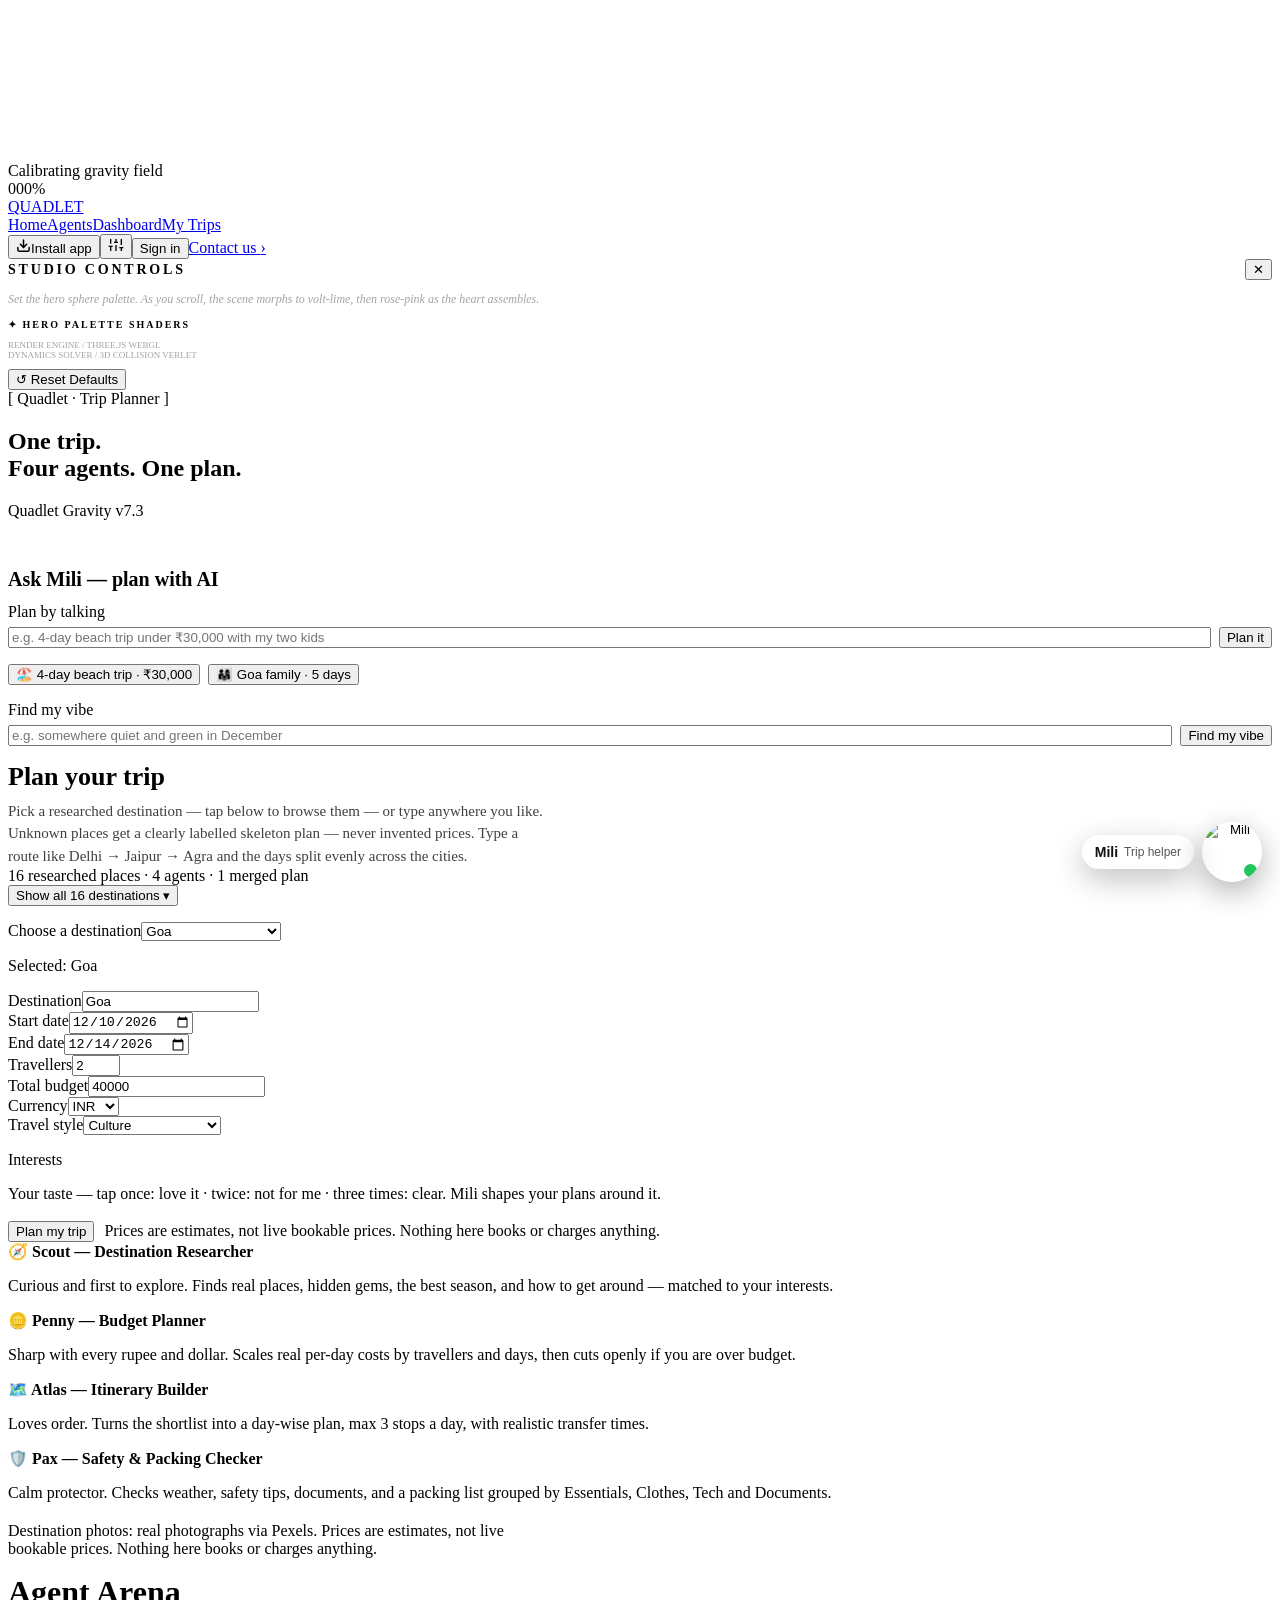
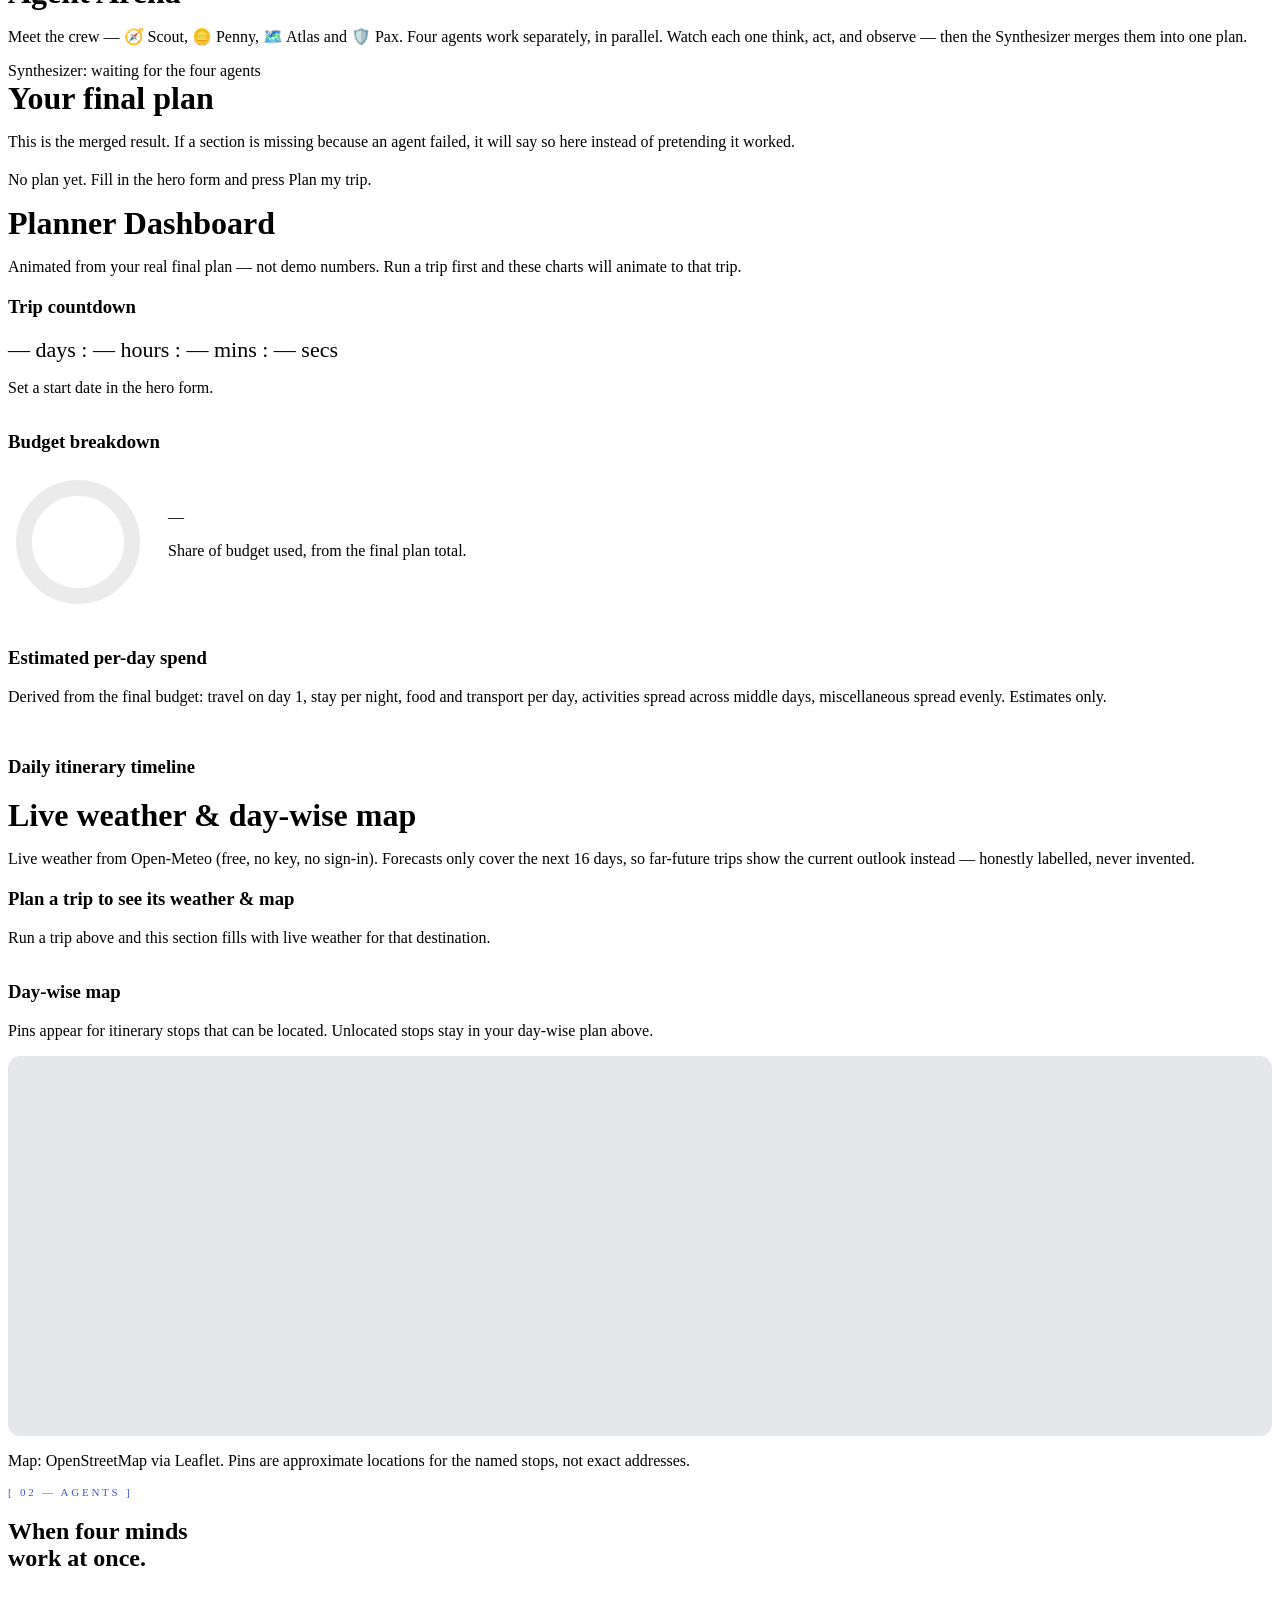
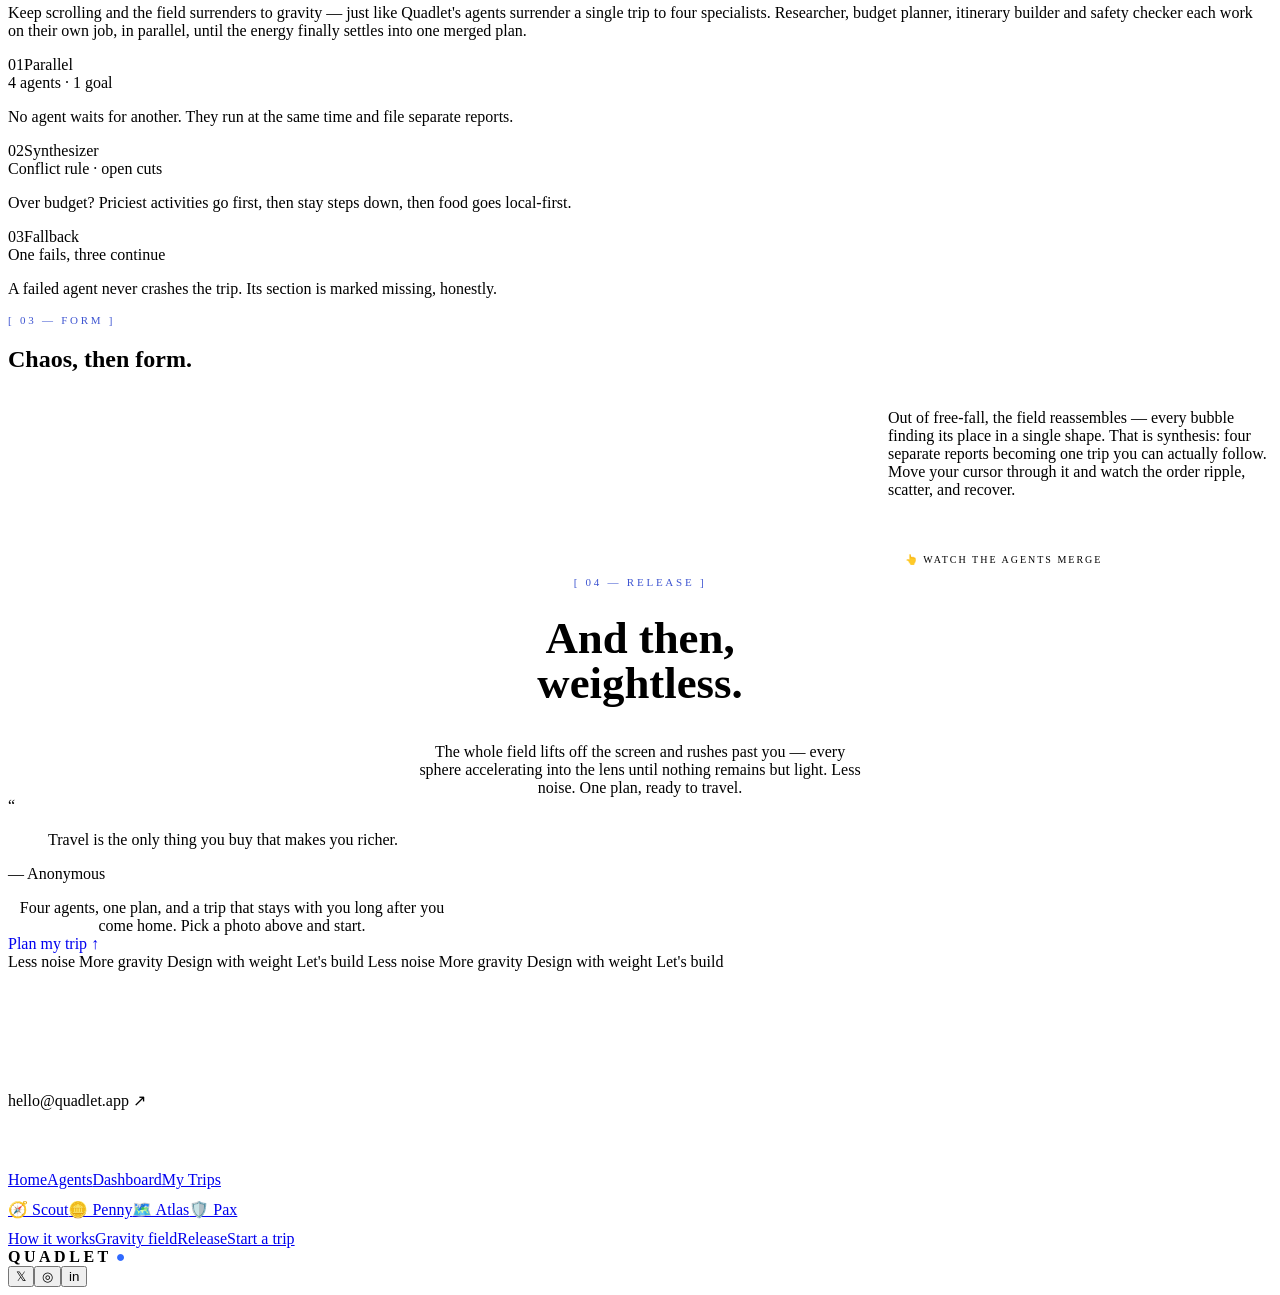
==== commit e5a7e50e: "Quadlet v7.3 — Explainer video 'Watch how Quadlet works' (1 min 41 s, 8 diagram slides + narration) " ====
--- a/static/index.html
+++ b/static/index.html
@@ -15,7 +15,7 @@
 <meta name="apple-mobile-web-app-title" content="Quadlet">
 <link rel="apple-touch-icon" href="/icon-192.png">
 
-<link rel="stylesheet" href="/style.css?v=7.2"></head>
+<link rel="stylesheet" href="/style.css?v=7.3"></head>
 <body>
 <div id="bgLayer"></div>
 <div id="webgl"><canvas id="scene"></canvas></div>
@@ -24,7 +24,7 @@
 <div id="scrim"></div>
 <aside id="drawer"><div style="display:flex;justify-content:space-between;align-items:center"><strong style="font-family:var(--font-display);letter-spacing:.2em;font-size:14px">STUDIO CONTROLS</strong><button class="iconbtn" id="closeDrawer" aria-label="Close">✕</button></div><p style="font-family:var(--font-mono);font-size:12px;color:#a3a3a3;font-style:italic">Set the hero sphere palette. As you scroll, the scene morphs to volt-lime, then rose-pink as the heart assembles.</p><p style="font-family:var(--font-mono);font-size:10px;letter-spacing:.2em;font-weight:700">✦ HERO PALETTE SHADERS</p><div id="themeCards"></div><p style="font-family:var(--font-mono);font-size:9px;color:#a3a3a3">RENDER ENGINE / THREE.JS WEBGL<br>DYNAMICS SOLVER / 3D COLLISION VERLET</p><button class="btn2" id="resetTheme">↺ Reset Defaults</button></aside>
 <main>
-<section class="hero" id="planner"><div class="hero-row"><div><div class="eyebrow">[ Quadlet · Trip Planner ]</div><h1 class="hero-title">One trip.<br>Four agents. One plan.</h1><div style="margin-top:18px"><span class="version">Quadlet Gravity v7.2</span></div></div></div>
+<section class="hero" id="planner"><div class="hero-row"><div><div class="eyebrow">[ Quadlet · Trip Planner ]</div><h1 class="hero-title">One trip.<br>Four agents. One plan.</h1><div style="margin-top:18px"><span class="version">Quadlet Gravity v7.3</span></div><div style="margin-top:14px"><a href="/agents#watch" style="color:#fff;text-decoration:underline;text-underline-offset:4px;font-family:var(--font-raleway);font-size:15px">▶ Watch how it works — 1 min 41 s</a></div></div></div>
 <div class="card" id="aiBox" style="margin-top:16px;pointer-events:auto">
 <h2 style="font-size:20px;margin:0">Ask Mili — plan with AI</h2>
 <div style="margin-top:12px"><label for="talkInput">Plan by talking</label><div style="display:flex;gap:8px;flex-wrap:wrap;margin-top:6px"><input id="talkInput" style="flex:1;min-width:220px" maxlength="200" placeholder="e.g. 4-day beach trip under ₹30,000 with my two kids"><button class="btn" id="talkBtn" type="button">Plan it</button></div><p class="fine" id="talkMsg"></p><div style="display:flex;gap:8px;flex-wrap:wrap"><button class="btn2" type="button" data-talk="4-day beach trip under ₹30,000 with my two kids">🏖️ 4-day beach trip · ₹30,000</button><button class="btn2" type="button" data-talk="Goa with family, 5 days, ₹40,000">👨‍👩‍👧 Goa family · 5 days</button></div></div>
@@ -94,4 +94,4 @@
 <div style="display:flex;gap:6px;flex-wrap:wrap;padding:0 12px 8px"><button class="mili-chip" data-q="How do I plan a trip?">Plan a trip?</button><button class="mili-chip" data-q="How does Quadlet work?">How does Quadlet work?</button><button class="mili-chip" data-q="What is my budget?">My budget?</button><button class="mili-chip" data-q="What should I pack?">Packing?</button><button class="mili-chip" data-q="Show my itinerary">Itinerary</button><button class="mili-chip" data-q="What is the weather?">Weather?</button><button class="mili-chip" data-q="What trips have I planned before?">My trips?</button></div>
 <form id="miliForm" style="display:flex;gap:8px;padding:12px;border-top:1px solid #e5e7eb"><input id="miliInput" style="flex:1;padding:11px 14px;border:1px solid #d1d5db;border-radius:999px;outline:none" placeholder="Ask Mili about your trip…"><button aria-label="Send" style="border:none;border-radius:50%;width:40px;height:40px;flex-shrink:0;background:#0E2AC5;color:#fff;font-size:18px;font-weight:700;cursor:pointer">↑</button></form>
 </div>
-<script type="module" src="/app.js?v=7.2"></script></body></html>
+<script type="module" src="/app.js?v=7.3"></script></body></html>
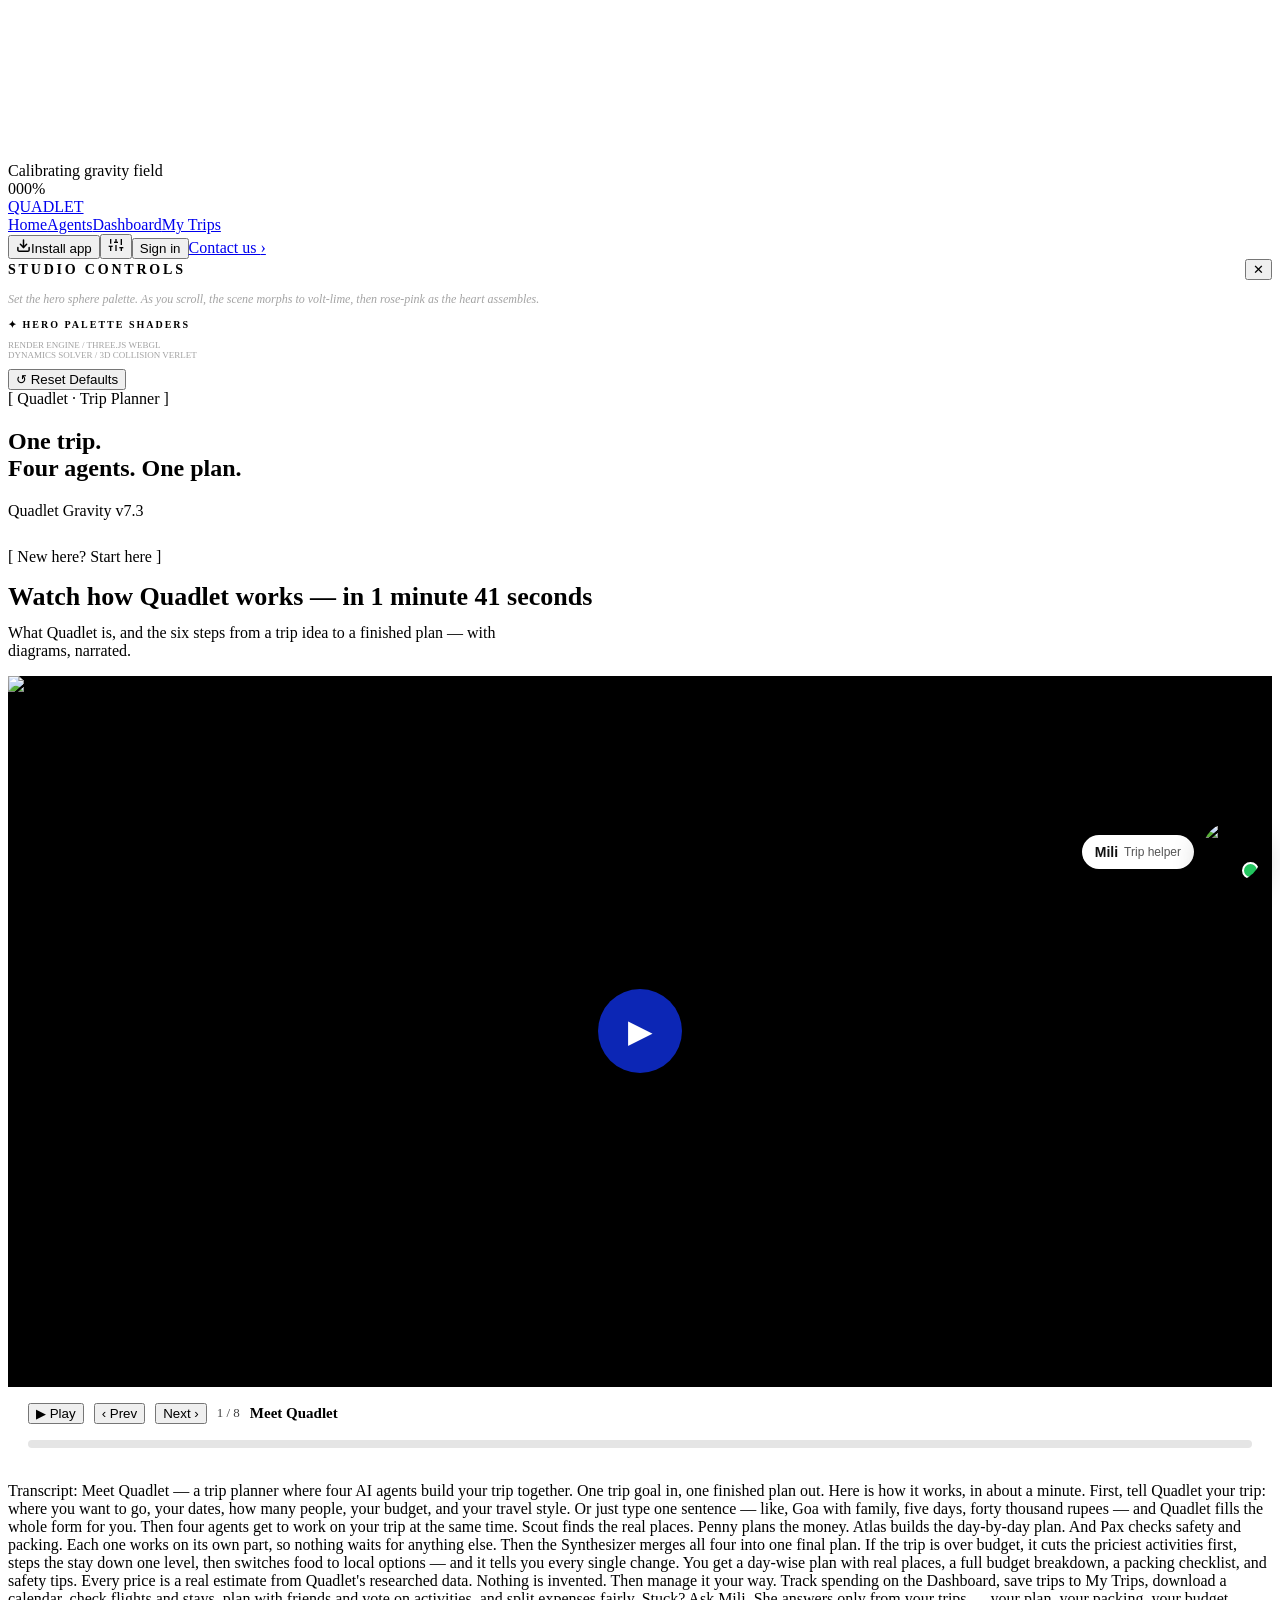
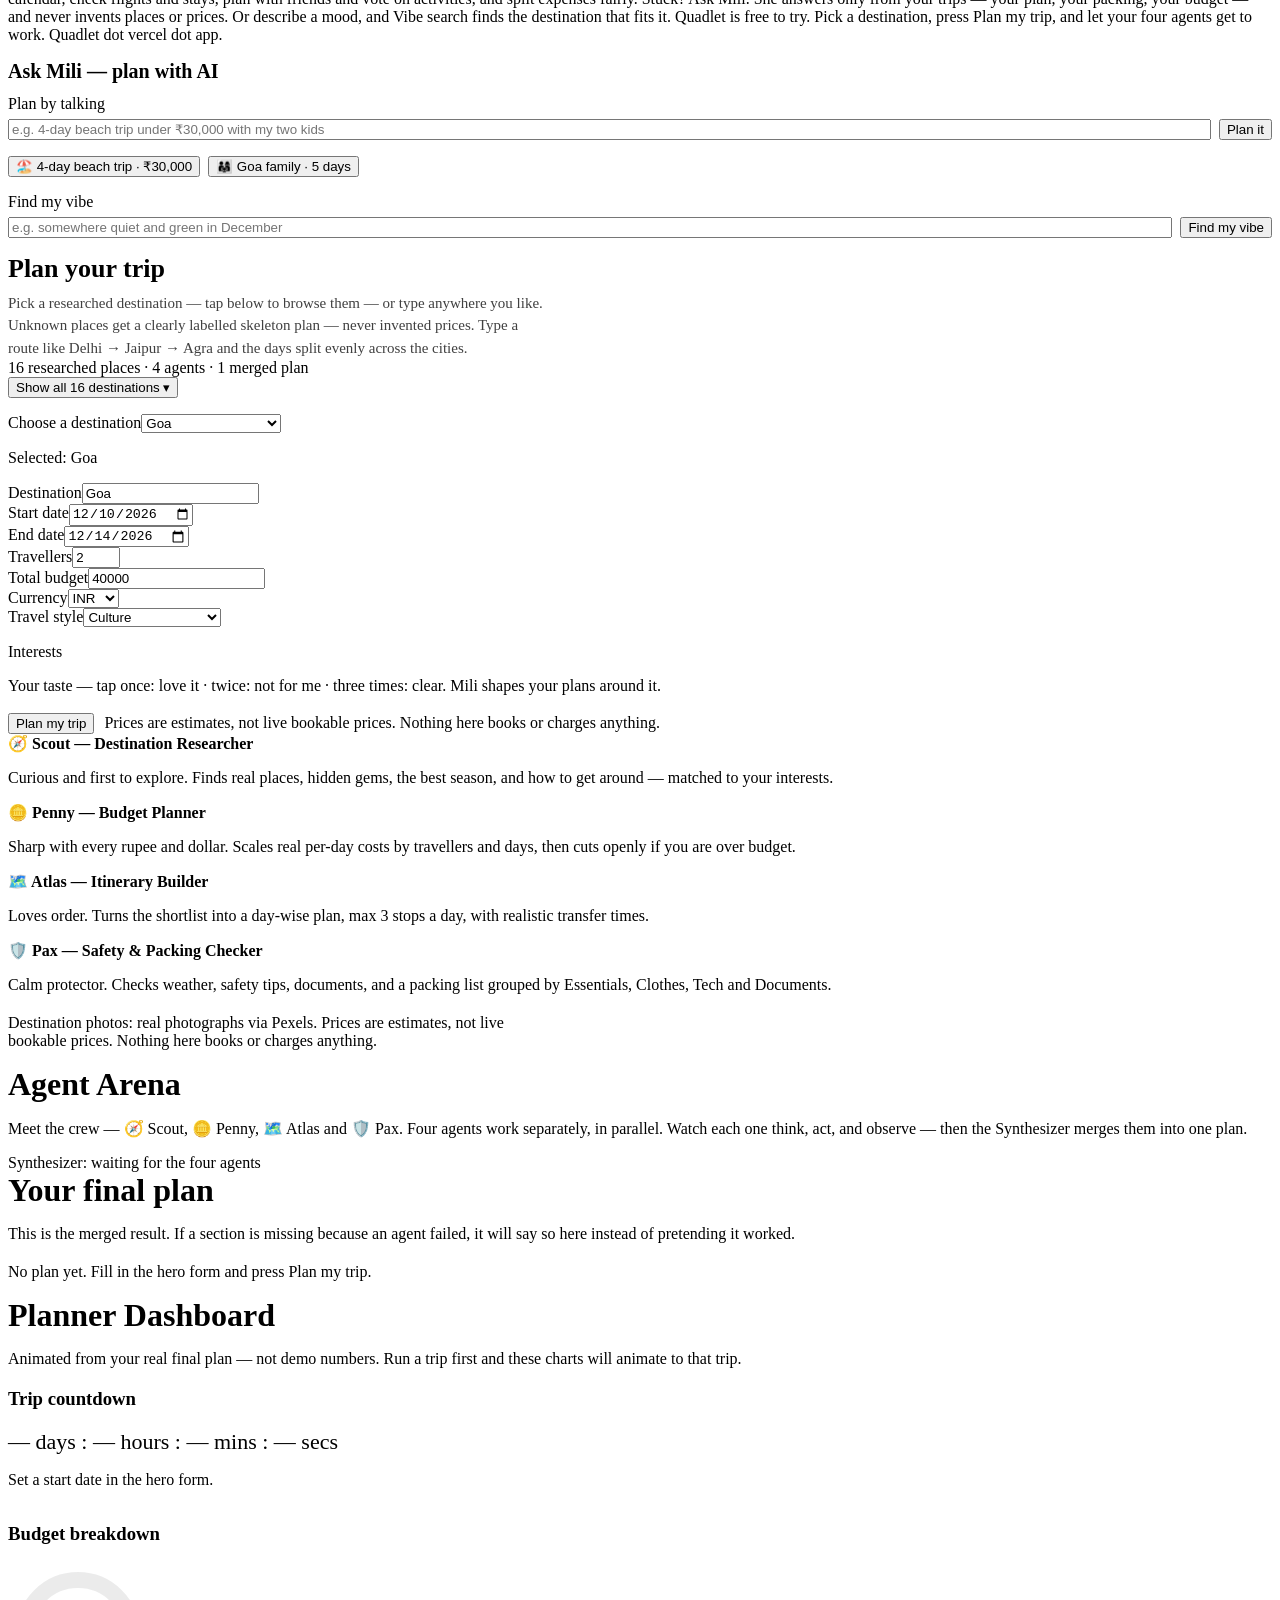
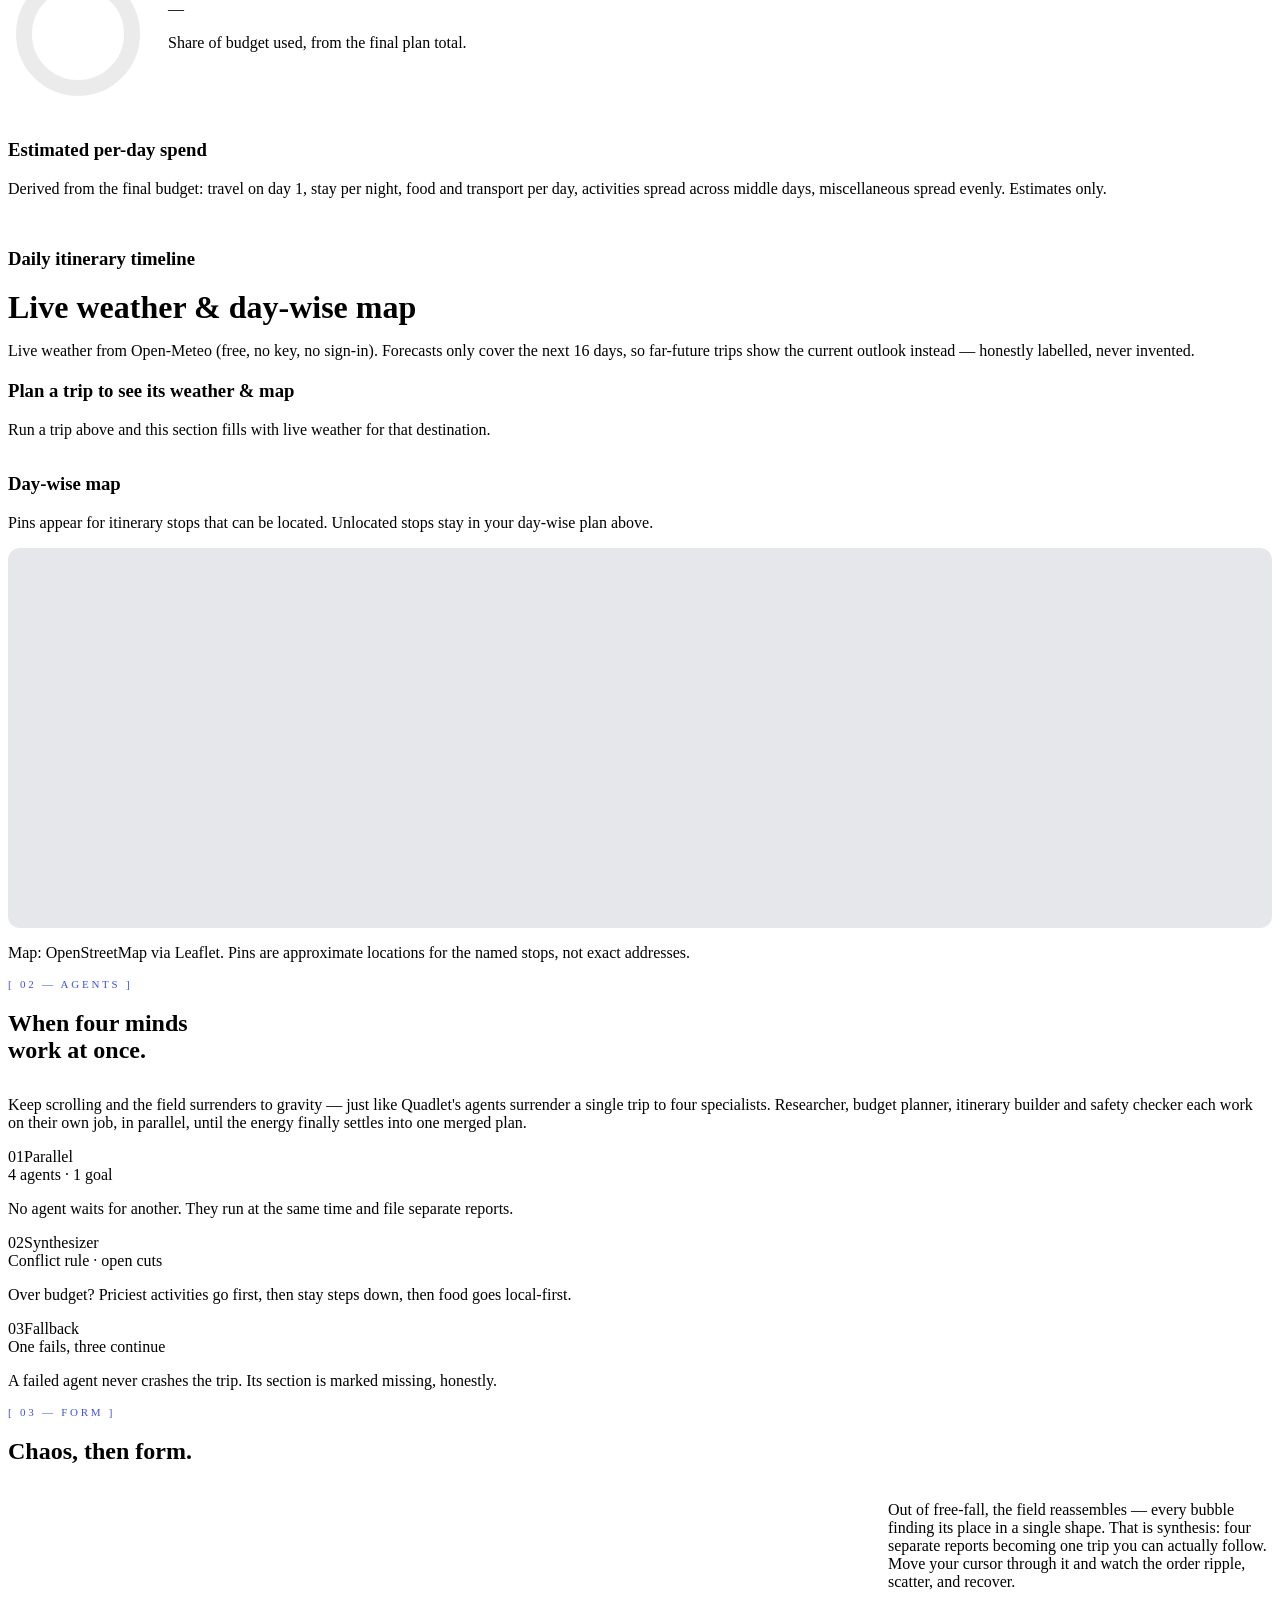
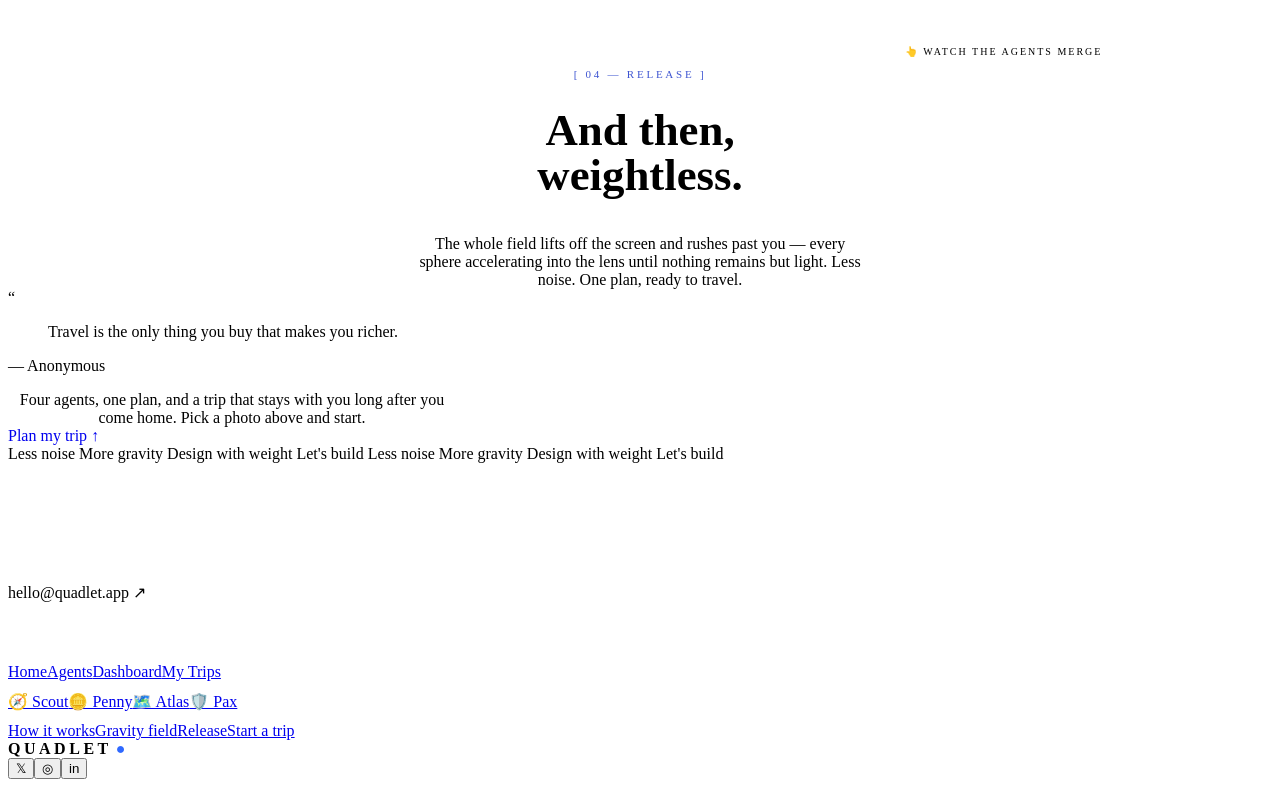
==== commit 4eb3abea: "Quadlet v7.3 — Home player: explainer video now plays on Home (not just a link) + report head e5a7e5" ====
--- a/static/index.html
+++ b/static/index.html
@@ -24,7 +24,30 @@
 <div id="scrim"></div>
 <aside id="drawer"><div style="display:flex;justify-content:space-between;align-items:center"><strong style="font-family:var(--font-display);letter-spacing:.2em;font-size:14px">STUDIO CONTROLS</strong><button class="iconbtn" id="closeDrawer" aria-label="Close">✕</button></div><p style="font-family:var(--font-mono);font-size:12px;color:#a3a3a3;font-style:italic">Set the hero sphere palette. As you scroll, the scene morphs to volt-lime, then rose-pink as the heart assembles.</p><p style="font-family:var(--font-mono);font-size:10px;letter-spacing:.2em;font-weight:700">✦ HERO PALETTE SHADERS</p><div id="themeCards"></div><p style="font-family:var(--font-mono);font-size:9px;color:#a3a3a3">RENDER ENGINE / THREE.JS WEBGL<br>DYNAMICS SOLVER / 3D COLLISION VERLET</p><button class="btn2" id="resetTheme">↺ Reset Defaults</button></aside>
 <main>
-<section class="hero" id="planner"><div class="hero-row"><div><div class="eyebrow">[ Quadlet · Trip Planner ]</div><h1 class="hero-title">One trip.<br>Four agents. One plan.</h1><div style="margin-top:18px"><span class="version">Quadlet Gravity v7.3</span></div><div style="margin-top:14px"><a href="/agents#watch" style="color:#fff;text-decoration:underline;text-underline-offset:4px;font-family:var(--font-raleway);font-size:15px">▶ Watch how it works — 1 min 41 s</a></div></div></div>
+<section class="hero" id="planner"><div class="hero-row"><div><div class="eyebrow">[ Quadlet · Trip Planner ]</div><h1 class="hero-title">One trip.<br>Four agents. One plan.</h1><div style="margin-top:18px"><span class="version">Quadlet Gravity v7.3</span></div></div></div>
+<section id="watch" style="margin-top:28px;scroll-margin-top:1rem">
+<p class="eyebrow">[ New here? Start here ]</p>
+<h2 style="font-size:26px;margin:8px 0 0">Watch how Quadlet works — in 1 minute 41 seconds</h2>
+<p class="lead reveal" style="margin-top:12px;max-width:34rem">What Quadlet is, and the six steps from a trip idea to a finished plan — with diagrams, narrated.</p>
+<div class="card" style="padding:0;overflow:hidden">
+<div style="position:relative;background:#000;overflow:hidden">
+<img id="watch-img" src="/watch/slide1.jpg" alt="Quadlet explainer video frame" style="display:block;width:100%;aspect-ratio:16/9;object-fit:cover">
+<button id="watch-bigplay" aria-label="Play the explainer video" style="position:absolute;inset:0;margin:auto;width:84px;height:84px;border-radius:99px;border:0;background:rgba(14,42,197,.92);color:#fff;font-size:2rem;cursor:pointer">▶</button>
+</div>
+<div style="padding:16px 20px 20px">
+<div style="display:flex;align-items:center;gap:10px;flex-wrap:wrap">
+<button id="watch-play" class="btn">▶ Play</button>
+<button id="watch-prev" class="btn2">‹ Prev</button>
+<button id="watch-next" class="btn2">Next ›</button>
+<span id="watch-count" class="mono" style="font-size:13px;color:#404040">1 / 8</span>
+<span id="watch-title" style="font-size:15px;font-weight:600">Meet Quadlet</span>
+</div>
+<div style="height:8px;border-radius:99px;background:#e5e5e5;overflow:hidden;margin-top:16px"><div id="watch-bar" style="height:100%;width:0%;background:#0E2AC5;border-radius:99px"></div></div>
+<audio id="watch-audio" preload="none"></audio>
+</div>
+</div>
+<p class="fine" style="margin-top:14px">Transcript: Meet Quadlet — a trip planner where four AI agents build your trip together. One trip goal in, one finished plan out. Here is how it works, in about a minute. First, tell Quadlet your trip: where you want to go, your dates, how many people, your budget, and your travel style. Or just type one sentence — like, Goa with family, five days, forty thousand rupees — and Quadlet fills the whole form for you. Then four agents get to work on your trip at the same time. Scout finds the real places. Penny plans the money. Atlas builds the day-by-day plan. And Pax checks safety and packing. Each one works on its own part, so nothing waits for anything else. Then the Synthesizer merges all four into one final plan. If the trip is over budget, it cuts the priciest activities first, steps the stay down one level, then switches food to local options — and it tells you every single change. You get a day-wise plan with real places, a full budget breakdown, a packing checklist, and safety tips. Every price is a real estimate from Quadlet's researched data. Nothing is invented. Then manage it your way. Track spending on the Dashboard, save trips to My Trips, download a calendar, check flights and stays, plan with friends and vote on activities, and split expenses fairly. Stuck? Ask Mili. She answers only from your trips — your plan, your packing, your budget — and never invents places or prices. Or describe a mood, and Vibe search finds the destination that fits it. Quadlet is free to try. Pick a destination, press Plan my trip, and let your four agents get to work. Quadlet dot vercel dot app.</p>
+</section>
 <div class="card" id="aiBox" style="margin-top:16px;pointer-events:auto">
 <h2 style="font-size:20px;margin:0">Ask Mili — plan with AI</h2>
 <div style="margin-top:12px"><label for="talkInput">Plan by talking</label><div style="display:flex;gap:8px;flex-wrap:wrap;margin-top:6px"><input id="talkInput" style="flex:1;min-width:220px" maxlength="200" placeholder="e.g. 4-day beach trip under ₹30,000 with my two kids"><button class="btn" id="talkBtn" type="button">Plan it</button></div><p class="fine" id="talkMsg"></p><div style="display:flex;gap:8px;flex-wrap:wrap"><button class="btn2" type="button" data-talk="4-day beach trip under ₹30,000 with my two kids">🏖️ 4-day beach trip · ₹30,000</button><button class="btn2" type="button" data-talk="Goa with family, 5 days, ₹40,000">👨‍👩‍👧 Goa family · 5 days</button></div></div>
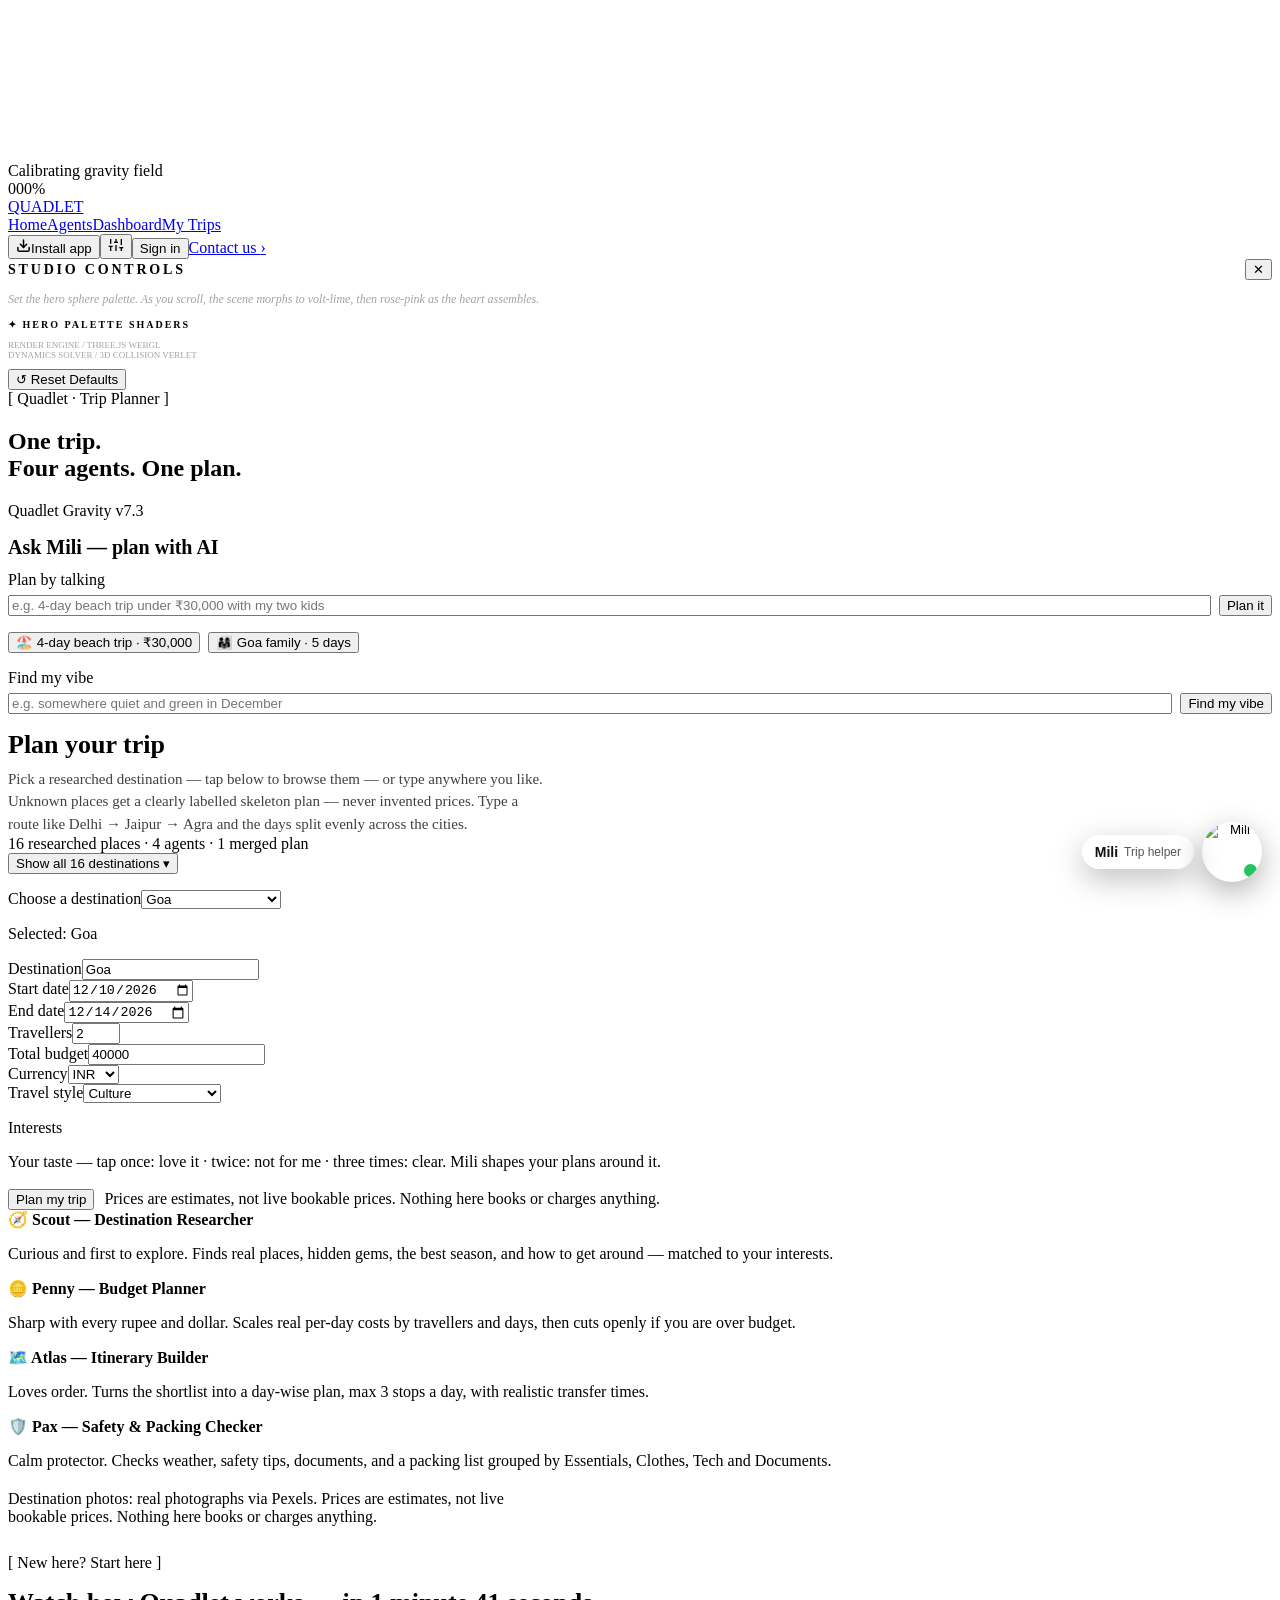
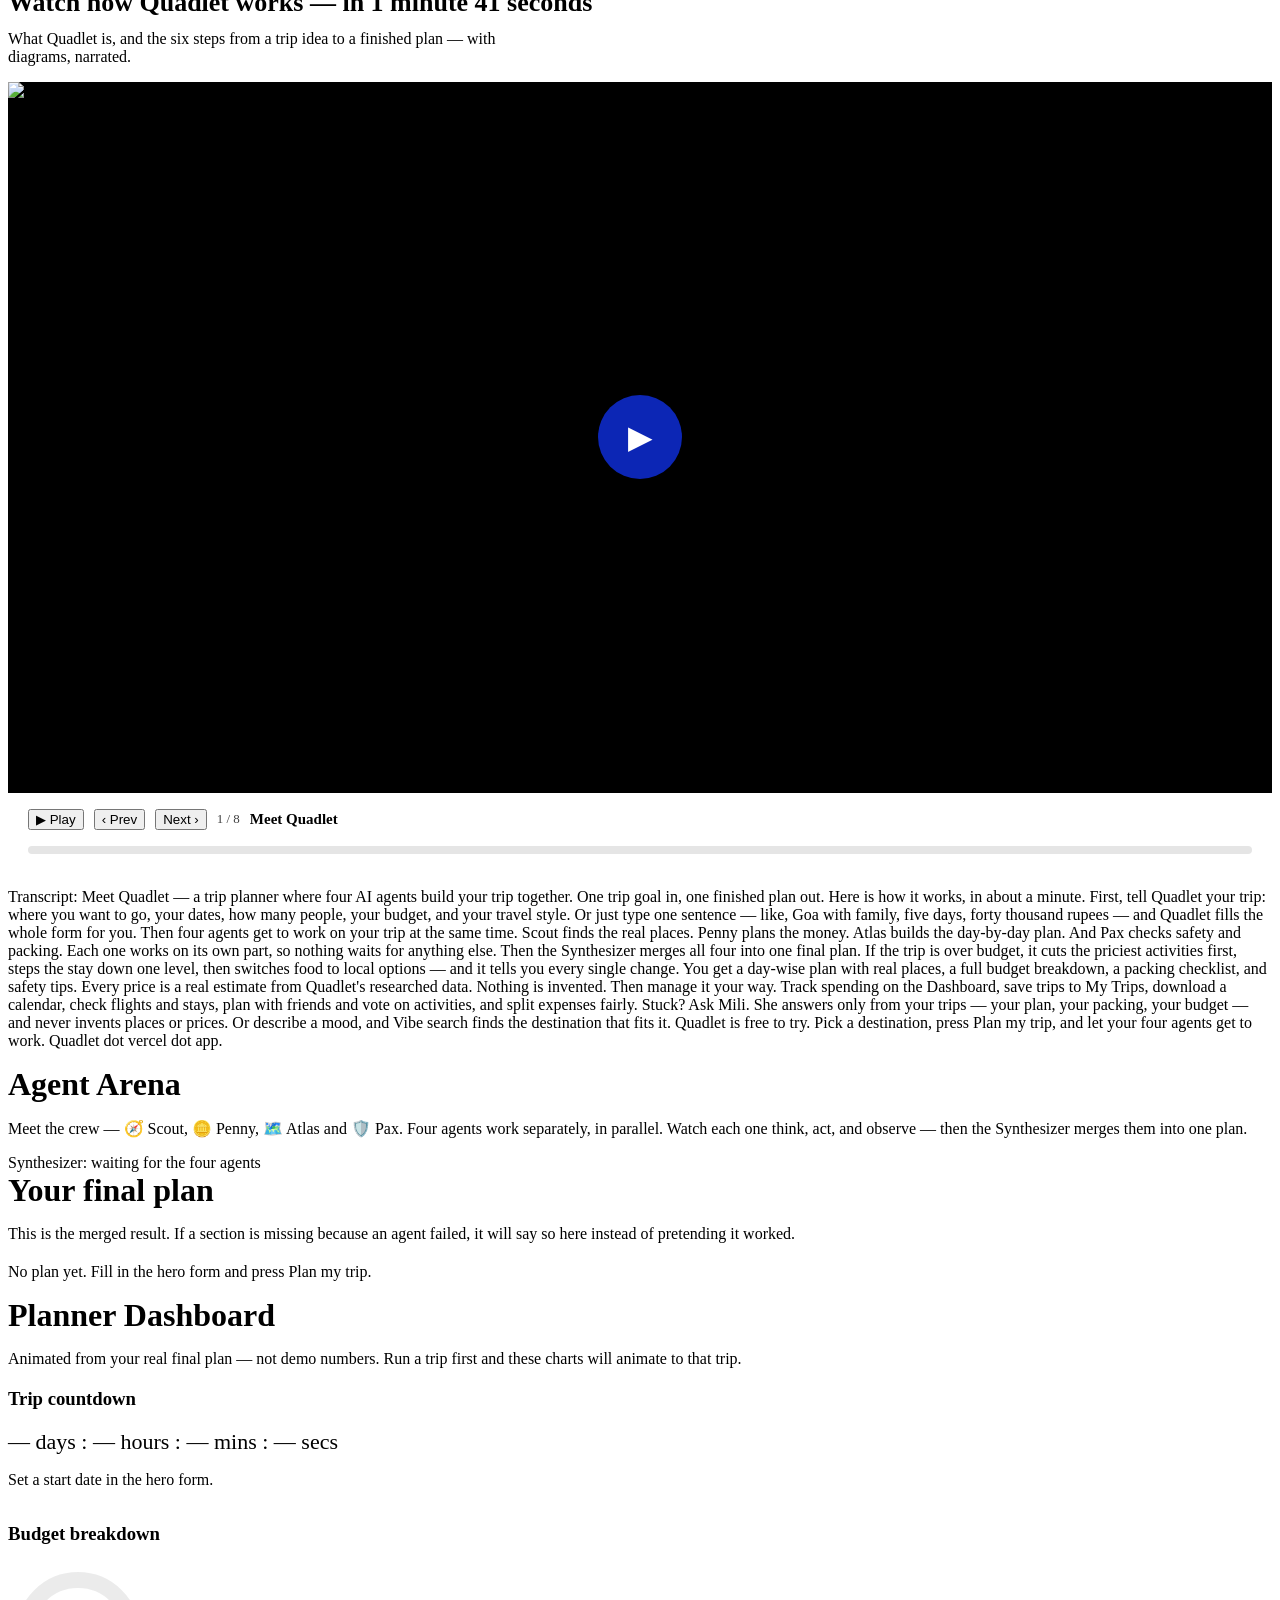
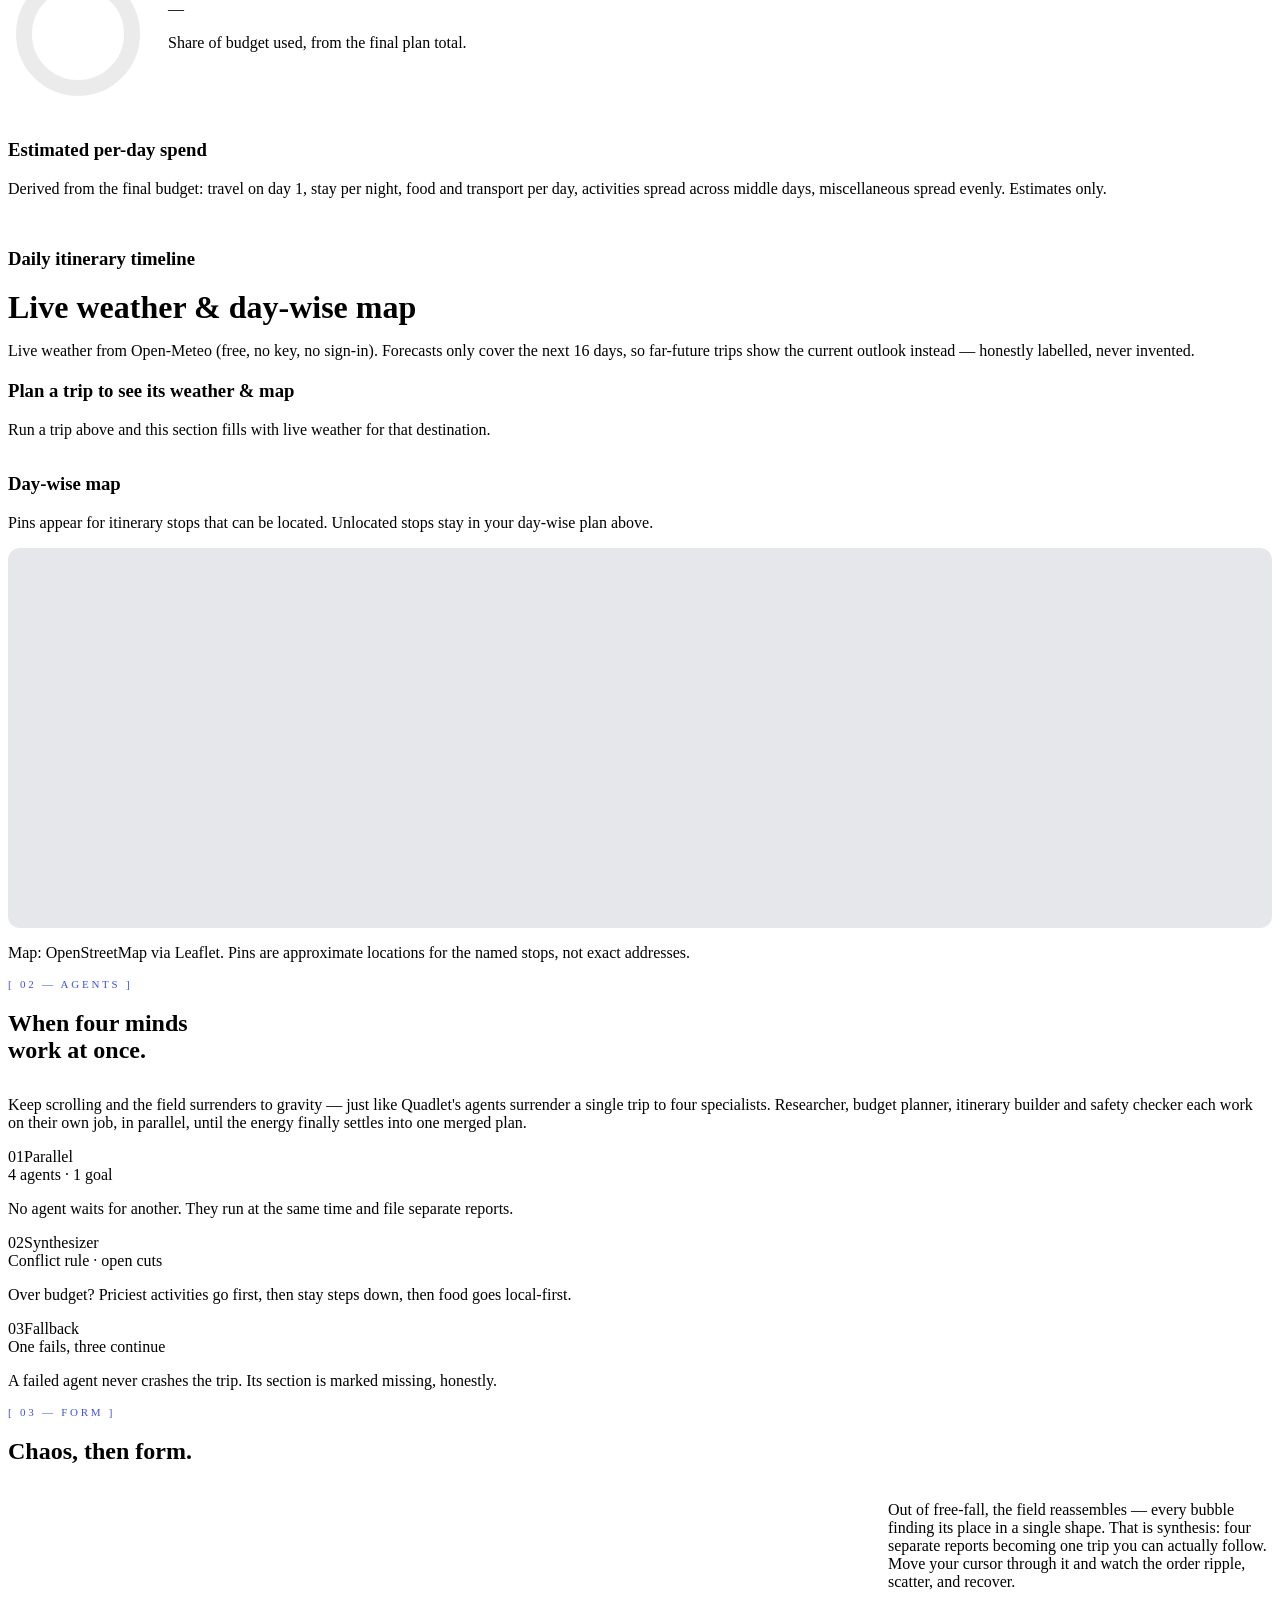
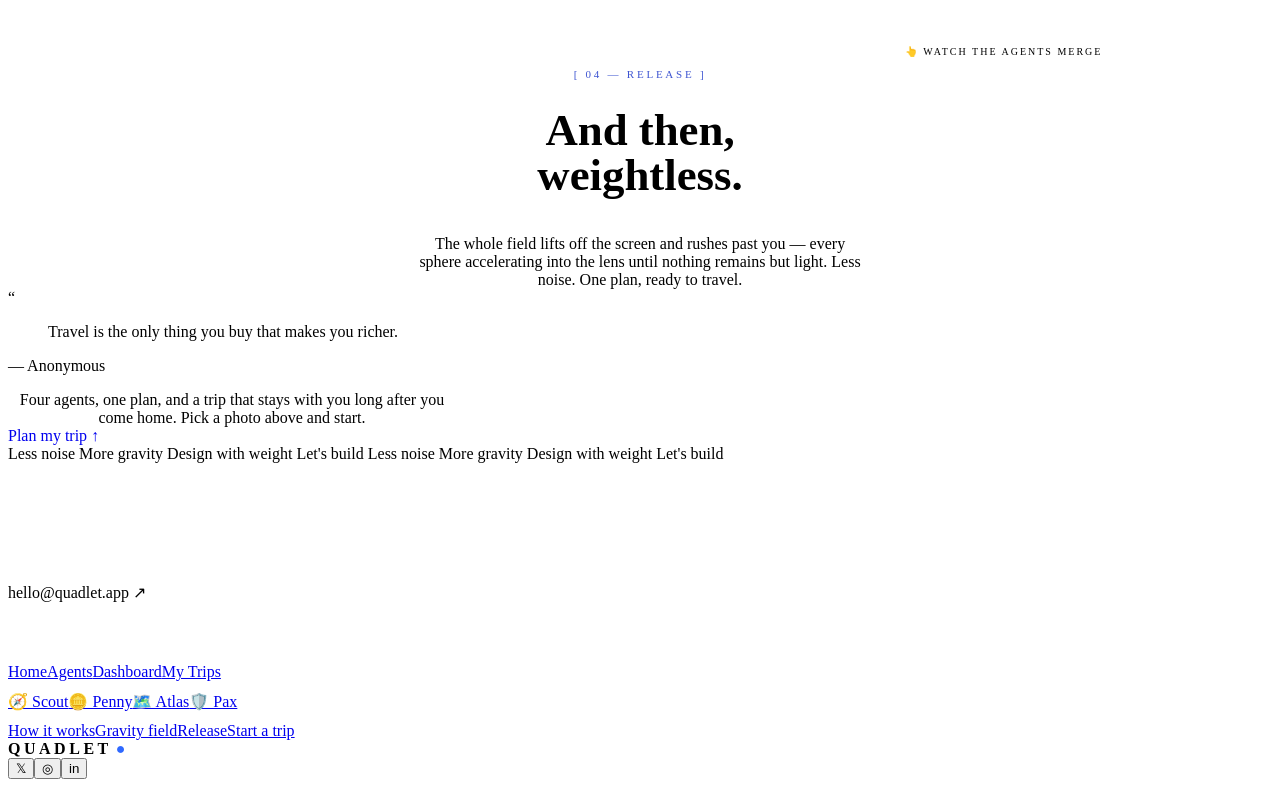
==== commit b11efb74: "Quadlet v7.3 — Home player moved below the Plan my trip form + report head 4eb3abea" ====
--- a/static/index.html
+++ b/static/index.html
@@ -25,29 +25,7 @@
 <aside id="drawer"><div style="display:flex;justify-content:space-between;align-items:center"><strong style="font-family:var(--font-display);letter-spacing:.2em;font-size:14px">STUDIO CONTROLS</strong><button class="iconbtn" id="closeDrawer" aria-label="Close">✕</button></div><p style="font-family:var(--font-mono);font-size:12px;color:#a3a3a3;font-style:italic">Set the hero sphere palette. As you scroll, the scene morphs to volt-lime, then rose-pink as the heart assembles.</p><p style="font-family:var(--font-mono);font-size:10px;letter-spacing:.2em;font-weight:700">✦ HERO PALETTE SHADERS</p><div id="themeCards"></div><p style="font-family:var(--font-mono);font-size:9px;color:#a3a3a3">RENDER ENGINE / THREE.JS WEBGL<br>DYNAMICS SOLVER / 3D COLLISION VERLET</p><button class="btn2" id="resetTheme">↺ Reset Defaults</button></aside>
 <main>
 <section class="hero" id="planner"><div class="hero-row"><div><div class="eyebrow">[ Quadlet · Trip Planner ]</div><h1 class="hero-title">One trip.<br>Four agents. One plan.</h1><div style="margin-top:18px"><span class="version">Quadlet Gravity v7.3</span></div></div></div>
-<section id="watch" style="margin-top:28px;scroll-margin-top:1rem">
-<p class="eyebrow">[ New here? Start here ]</p>
-<h2 style="font-size:26px;margin:8px 0 0">Watch how Quadlet works — in 1 minute 41 seconds</h2>
-<p class="lead reveal" style="margin-top:12px;max-width:34rem">What Quadlet is, and the six steps from a trip idea to a finished plan — with diagrams, narrated.</p>
-<div class="card" style="padding:0;overflow:hidden">
-<div style="position:relative;background:#000;overflow:hidden">
-<img id="watch-img" src="/watch/slide1.jpg" alt="Quadlet explainer video frame" style="display:block;width:100%;aspect-ratio:16/9;object-fit:cover">
-<button id="watch-bigplay" aria-label="Play the explainer video" style="position:absolute;inset:0;margin:auto;width:84px;height:84px;border-radius:99px;border:0;background:rgba(14,42,197,.92);color:#fff;font-size:2rem;cursor:pointer">▶</button>
-</div>
-<div style="padding:16px 20px 20px">
-<div style="display:flex;align-items:center;gap:10px;flex-wrap:wrap">
-<button id="watch-play" class="btn">▶ Play</button>
-<button id="watch-prev" class="btn2">‹ Prev</button>
-<button id="watch-next" class="btn2">Next ›</button>
-<span id="watch-count" class="mono" style="font-size:13px;color:#404040">1 / 8</span>
-<span id="watch-title" style="font-size:15px;font-weight:600">Meet Quadlet</span>
-</div>
-<div style="height:8px;border-radius:99px;background:#e5e5e5;overflow:hidden;margin-top:16px"><div id="watch-bar" style="height:100%;width:0%;background:#0E2AC5;border-radius:99px"></div></div>
-<audio id="watch-audio" preload="none"></audio>
-</div>
-</div>
-<p class="fine" style="margin-top:14px">Transcript: Meet Quadlet — a trip planner where four AI agents build your trip together. One trip goal in, one finished plan out. Here is how it works, in about a minute. First, tell Quadlet your trip: where you want to go, your dates, how many people, your budget, and your travel style. Or just type one sentence — like, Goa with family, five days, forty thousand rupees — and Quadlet fills the whole form for you. Then four agents get to work on your trip at the same time. Scout finds the real places. Penny plans the money. Atlas builds the day-by-day plan. And Pax checks safety and packing. Each one works on its own part, so nothing waits for anything else. Then the Synthesizer merges all four into one final plan. If the trip is over budget, it cuts the priciest activities first, steps the stay down one level, then switches food to local options — and it tells you every single change. You get a day-wise plan with real places, a full budget breakdown, a packing checklist, and safety tips. Every price is a real estimate from Quadlet's researched data. Nothing is invented. Then manage it your way. Track spending on the Dashboard, save trips to My Trips, download a calendar, check flights and stays, plan with friends and vote on activities, and split expenses fairly. Stuck? Ask Mili. She answers only from your trips — your plan, your packing, your budget — and never invents places or prices. Or describe a mood, and Vibe search finds the destination that fits it. Quadlet is free to try. Pick a destination, press Plan my trip, and let your four agents get to work. Quadlet dot vercel dot app.</p>
-</section>
+
 <div class="card" id="aiBox" style="margin-top:16px;pointer-events:auto">
 <h2 style="font-size:20px;margin:0">Ask Mili — plan with AI</h2>
 <div style="margin-top:12px"><label for="talkInput">Plan by talking</label><div style="display:flex;gap:8px;flex-wrap:wrap;margin-top:6px"><input id="talkInput" style="flex:1;min-width:220px" maxlength="200" placeholder="e.g. 4-day beach trip under ₹30,000 with my two kids"><button class="btn" id="talkBtn" type="button">Plan it</button></div><p class="fine" id="talkMsg"></p><div style="display:flex;gap:8px;flex-wrap:wrap"><button class="btn2" type="button" data-talk="4-day beach trip under ₹30,000 with my two kids">🏖️ 4-day beach trip · ₹30,000</button><button class="btn2" type="button" data-talk="Goa with family, 5 days, ₹40,000">👨‍👩‍👧 Goa family · 5 days</button></div></div>
@@ -80,6 +58,29 @@
 <p class="fine" style="margin-top:20px;max-width:34rem">Destination photos: real photographs via Pexels. Prices are estimates, not live bookable prices. Nothing here books or charges anything.</p>
 </section>
 
+<section id="watch" style="margin-top:28px;scroll-margin-top:1rem">
+<p class="eyebrow">[ New here? Start here ]</p>
+<h2 style="font-size:26px;margin:8px 0 0">Watch how Quadlet works — in 1 minute 41 seconds</h2>
+<p class="lead reveal" style="margin-top:12px;max-width:34rem">What Quadlet is, and the six steps from a trip idea to a finished plan — with diagrams, narrated.</p>
+<div class="card" style="padding:0;overflow:hidden">
+<div style="position:relative;background:#000;overflow:hidden">
+<img id="watch-img" src="/watch/slide1.jpg" alt="Quadlet explainer video frame" style="display:block;width:100%;aspect-ratio:16/9;object-fit:cover">
+<button id="watch-bigplay" aria-label="Play the explainer video" style="position:absolute;inset:0;margin:auto;width:84px;height:84px;border-radius:99px;border:0;background:rgba(14,42,197,.92);color:#fff;font-size:2rem;cursor:pointer">▶</button>
+</div>
+<div style="padding:16px 20px 20px">
+<div style="display:flex;align-items:center;gap:10px;flex-wrap:wrap">
+<button id="watch-play" class="btn">▶ Play</button>
+<button id="watch-prev" class="btn2">‹ Prev</button>
+<button id="watch-next" class="btn2">Next ›</button>
+<span id="watch-count" class="mono" style="font-size:13px;color:#404040">1 / 8</span>
+<span id="watch-title" style="font-size:15px;font-weight:600">Meet Quadlet</span>
+</div>
+<div style="height:8px;border-radius:99px;background:#e5e5e5;overflow:hidden;margin-top:16px"><div id="watch-bar" style="height:100%;width:0%;background:#0E2AC5;border-radius:99px"></div></div>
+<audio id="watch-audio" preload="none"></audio>
+</div>
+</div>
+<p class="fine" style="margin-top:14px">Transcript: Meet Quadlet — a trip planner where four AI agents build your trip together. One trip goal in, one finished plan out. Here is how it works, in about a minute. First, tell Quadlet your trip: where you want to go, your dates, how many people, your budget, and your travel style. Or just type one sentence — like, Goa with family, five days, forty thousand rupees — and Quadlet fills the whole form for you. Then four agents get to work on your trip at the same time. Scout finds the real places. Penny plans the money. Atlas builds the day-by-day plan. And Pax checks safety and packing. Each one works on its own part, so nothing waits for anything else. Then the Synthesizer merges all four into one final plan. If the trip is over budget, it cuts the priciest activities first, steps the stay down one level, then switches food to local options — and it tells you every single change. You get a day-wise plan with real places, a full budget breakdown, a packing checklist, and safety tips. Every price is a real estimate from Quadlet's researched data. Nothing is invented. Then manage it your way. Track spending on the Dashboard, save trips to My Trips, download a calendar, check flights and stays, plan with friends and vote on activities, and split expenses fairly. Stuck? Ask Mili. She answers only from your trips — your plan, your packing, your budget — and never invents places or prices. Or describe a mood, and Vibe search finds the destination that fits it. Quadlet is free to try. Pick a destination, press Plan my trip, and let your four agents get to work. Quadlet dot vercel dot app.</p>
+</section>
 <section id="agents"><h2 class="reveal" style="font-size:32px;margin:0">Agent Arena</h2><p class="lead reveal">Meet the crew — 🧭 Scout, 🪙 Penny, 🗺️ Atlas and 🛡️ Pax. Four agents work separately, in parallel. Watch each one think, act, and observe — then the Synthesizer merges them into one plan.</p><div class="agents" id="agentCards"></div><div class="synth" id="synthStatus">Synthesizer: waiting for the four agents</div></section>
 
 <section id="plan"><h2 class="reveal" style="font-size:32px;margin:0">Your final plan</h2><p class="lead reveal">This is the merged result. If a section is missing because an agent failed, it will say so here instead of pretending it worked.</p><div id="planOut" class="card" style="margin-top:20px"><p class="fine">No plan yet. Fill in the hero form and press Plan my trip.</p></div>
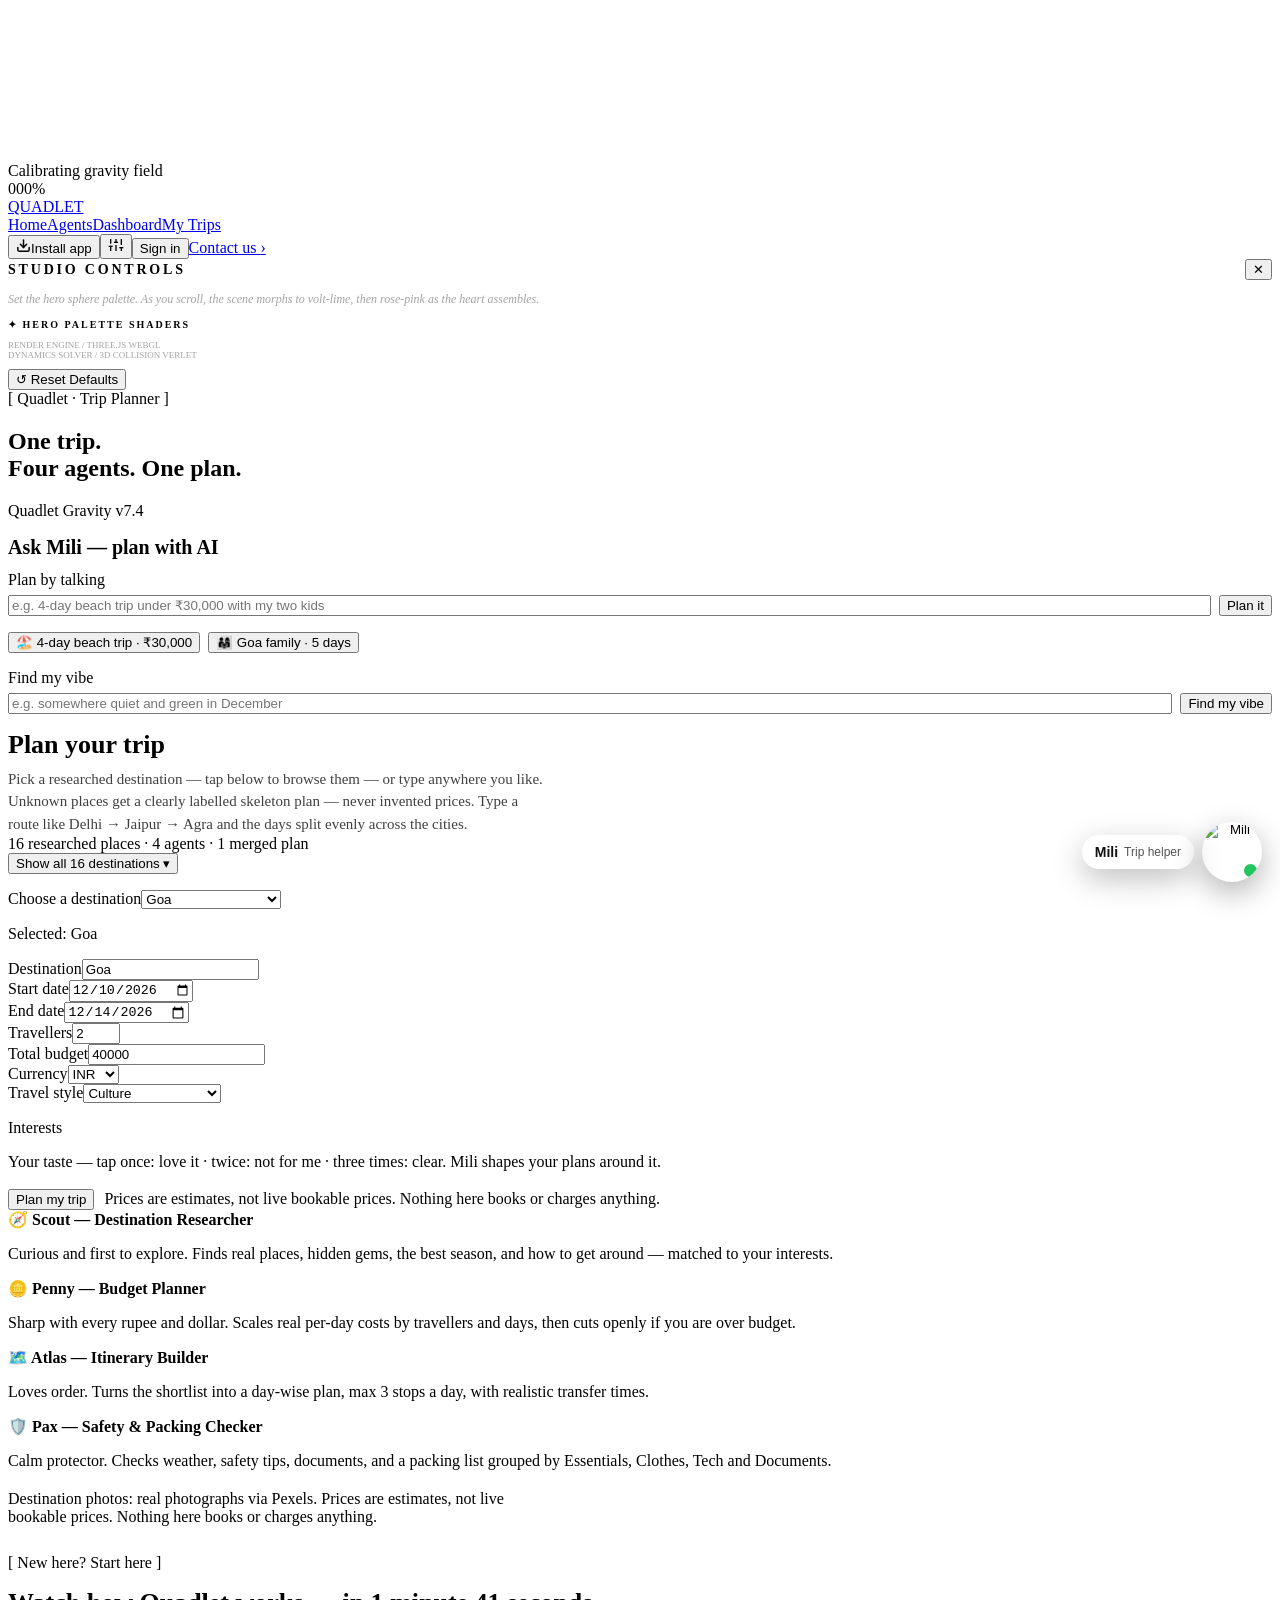
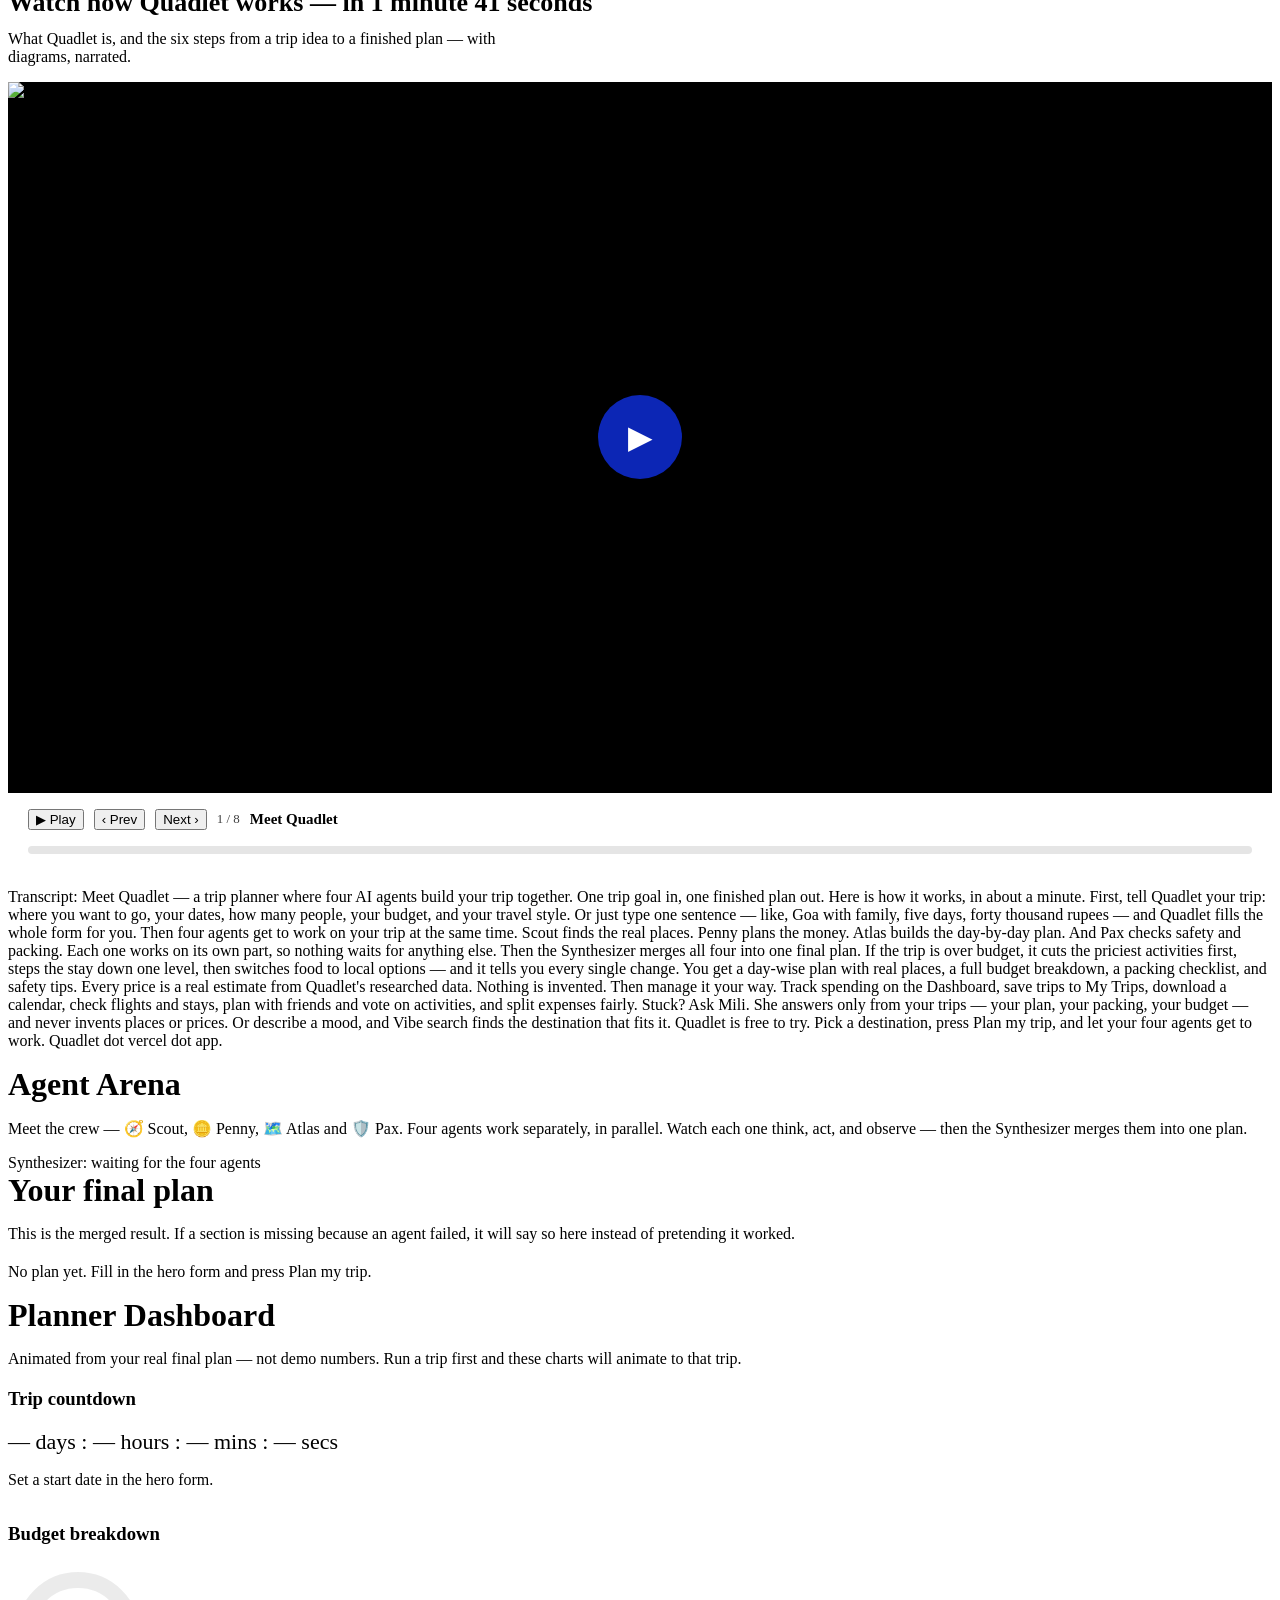
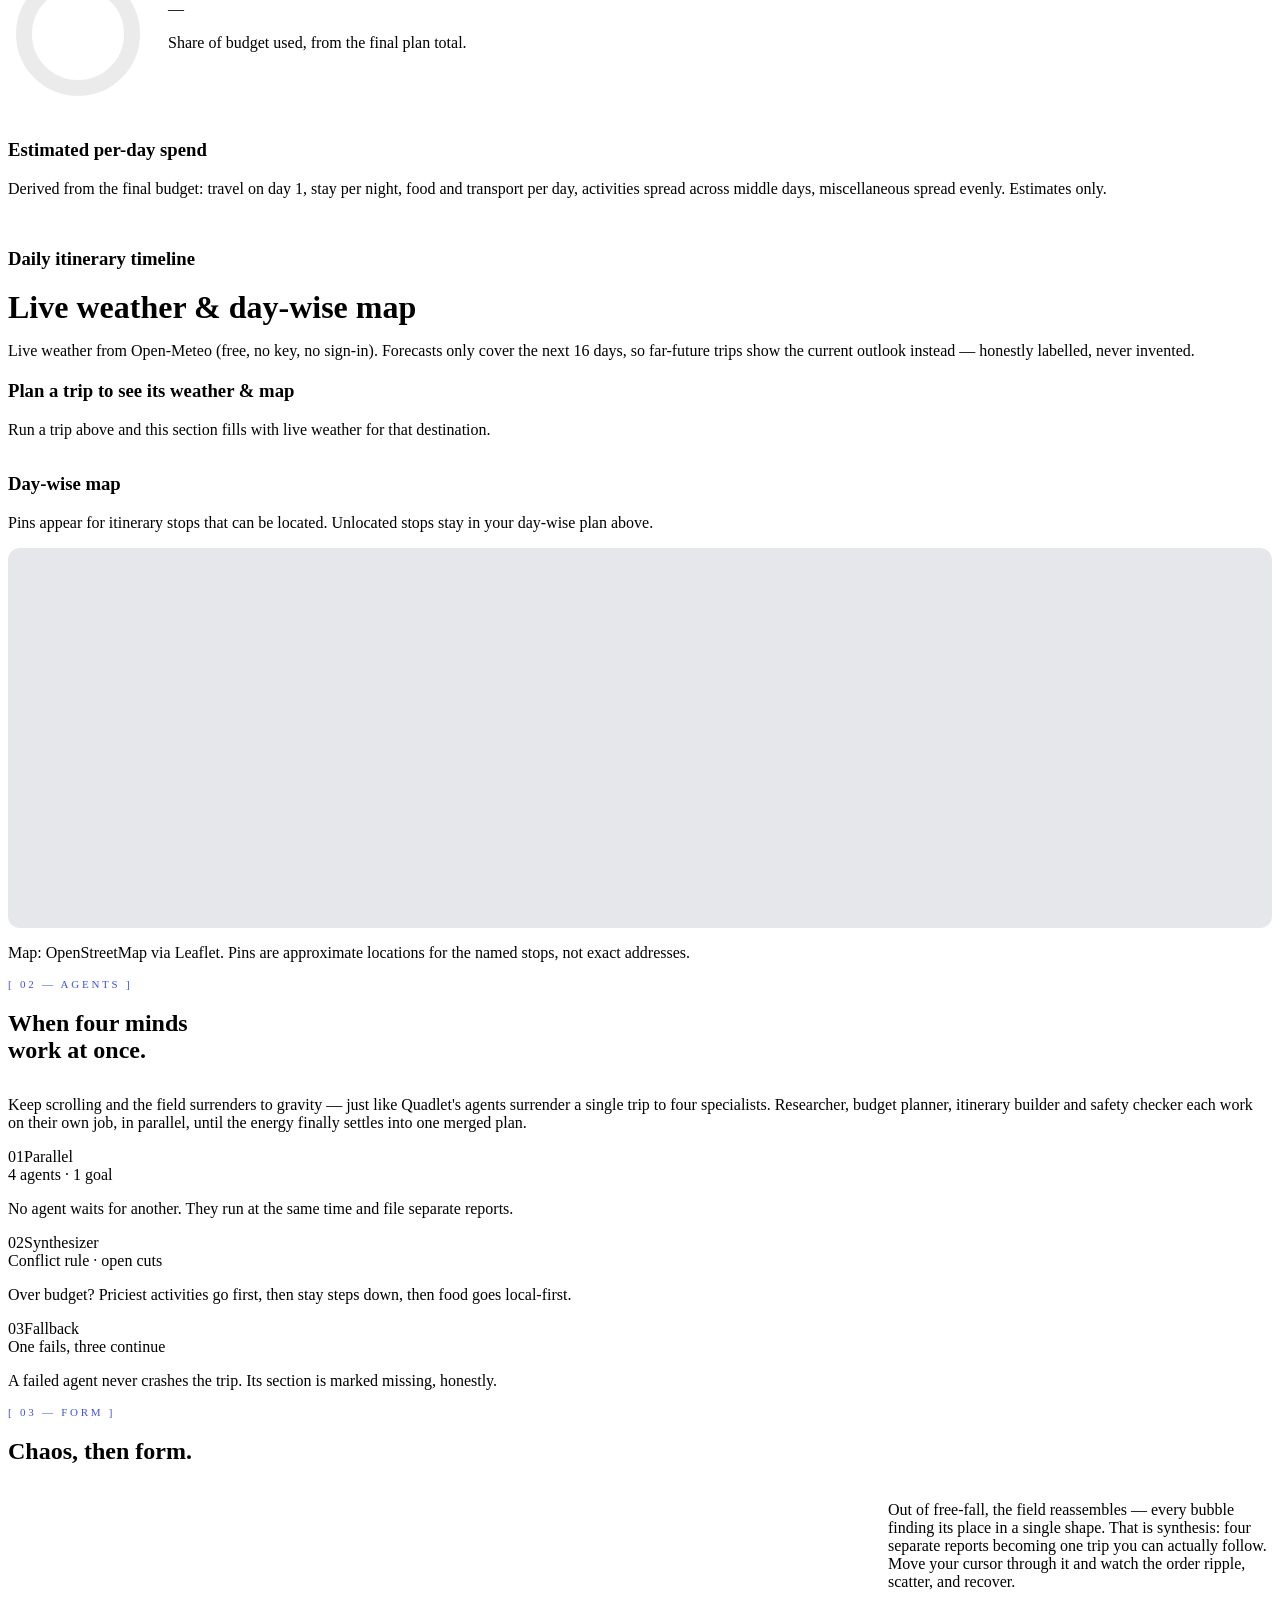
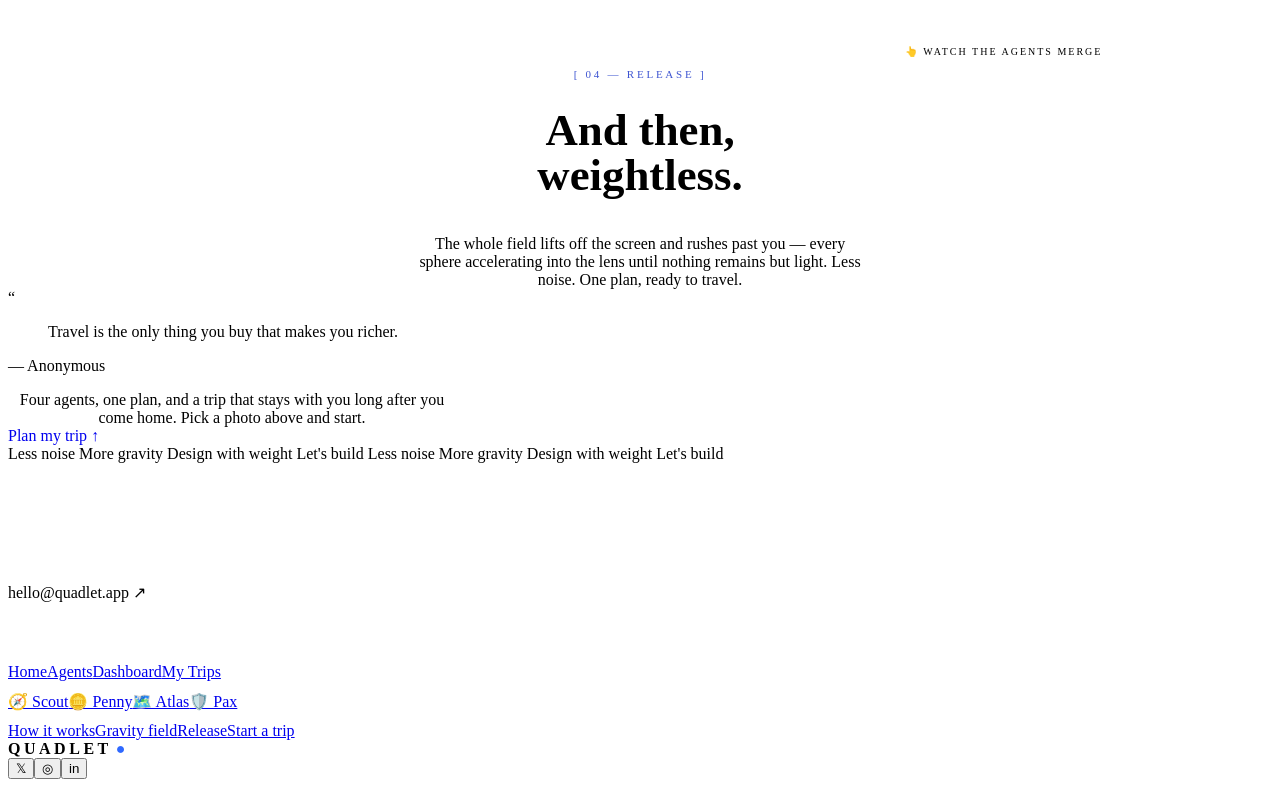
==== commit fc08029e: "Quadlet v7.4 — Smaller centred video player (720px max-width) + report head 7d02679c" ====
--- a/static/index.html
+++ b/static/index.html
@@ -15,7 +15,7 @@
 <meta name="apple-mobile-web-app-title" content="Quadlet">
 <link rel="apple-touch-icon" href="/icon-192.png">
 
-<link rel="stylesheet" href="/style.css?v=7.3"></head>
+<link rel="stylesheet" href="/style.css?v=7.4"></head>
 <body>
 <div id="bgLayer"></div>
 <div id="webgl"><canvas id="scene"></canvas></div>
@@ -24,7 +24,7 @@
 <div id="scrim"></div>
 <aside id="drawer"><div style="display:flex;justify-content:space-between;align-items:center"><strong style="font-family:var(--font-display);letter-spacing:.2em;font-size:14px">STUDIO CONTROLS</strong><button class="iconbtn" id="closeDrawer" aria-label="Close">✕</button></div><p style="font-family:var(--font-mono);font-size:12px;color:#a3a3a3;font-style:italic">Set the hero sphere palette. As you scroll, the scene morphs to volt-lime, then rose-pink as the heart assembles.</p><p style="font-family:var(--font-mono);font-size:10px;letter-spacing:.2em;font-weight:700">✦ HERO PALETTE SHADERS</p><div id="themeCards"></div><p style="font-family:var(--font-mono);font-size:9px;color:#a3a3a3">RENDER ENGINE / THREE.JS WEBGL<br>DYNAMICS SOLVER / 3D COLLISION VERLET</p><button class="btn2" id="resetTheme">↺ Reset Defaults</button></aside>
 <main>
-<section class="hero" id="planner"><div class="hero-row"><div><div class="eyebrow">[ Quadlet · Trip Planner ]</div><h1 class="hero-title">One trip.<br>Four agents. One plan.</h1><div style="margin-top:18px"><span class="version">Quadlet Gravity v7.3</span></div></div></div>
+<section class="hero" id="planner"><div class="hero-row"><div><div class="eyebrow">[ Quadlet · Trip Planner ]</div><h1 class="hero-title">One trip.<br>Four agents. One plan.</h1><div style="margin-top:18px"><span class="version">Quadlet Gravity v7.4</span></div></div></div>
 
 <div class="card" id="aiBox" style="margin-top:16px;pointer-events:auto">
 <h2 style="font-size:20px;margin:0">Ask Mili — plan with AI</h2>
@@ -118,4 +118,4 @@
 <div style="display:flex;gap:6px;flex-wrap:wrap;padding:0 12px 8px"><button class="mili-chip" data-q="How do I plan a trip?">Plan a trip?</button><button class="mili-chip" data-q="How does Quadlet work?">How does Quadlet work?</button><button class="mili-chip" data-q="What is my budget?">My budget?</button><button class="mili-chip" data-q="What should I pack?">Packing?</button><button class="mili-chip" data-q="Show my itinerary">Itinerary</button><button class="mili-chip" data-q="What is the weather?">Weather?</button><button class="mili-chip" data-q="What trips have I planned before?">My trips?</button></div>
 <form id="miliForm" style="display:flex;gap:8px;padding:12px;border-top:1px solid #e5e7eb"><input id="miliInput" style="flex:1;padding:11px 14px;border:1px solid #d1d5db;border-radius:999px;outline:none" placeholder="Ask Mili about your trip…"><button aria-label="Send" style="border:none;border-radius:50%;width:40px;height:40px;flex-shrink:0;background:#0E2AC5;color:#fff;font-size:18px;font-weight:700;cursor:pointer">↑</button></form>
 </div>
-<script type="module" src="/app.js?v=7.3"></script></body></html>
+<script type="module" src="/app.js?v=7.4"></script></body></html>
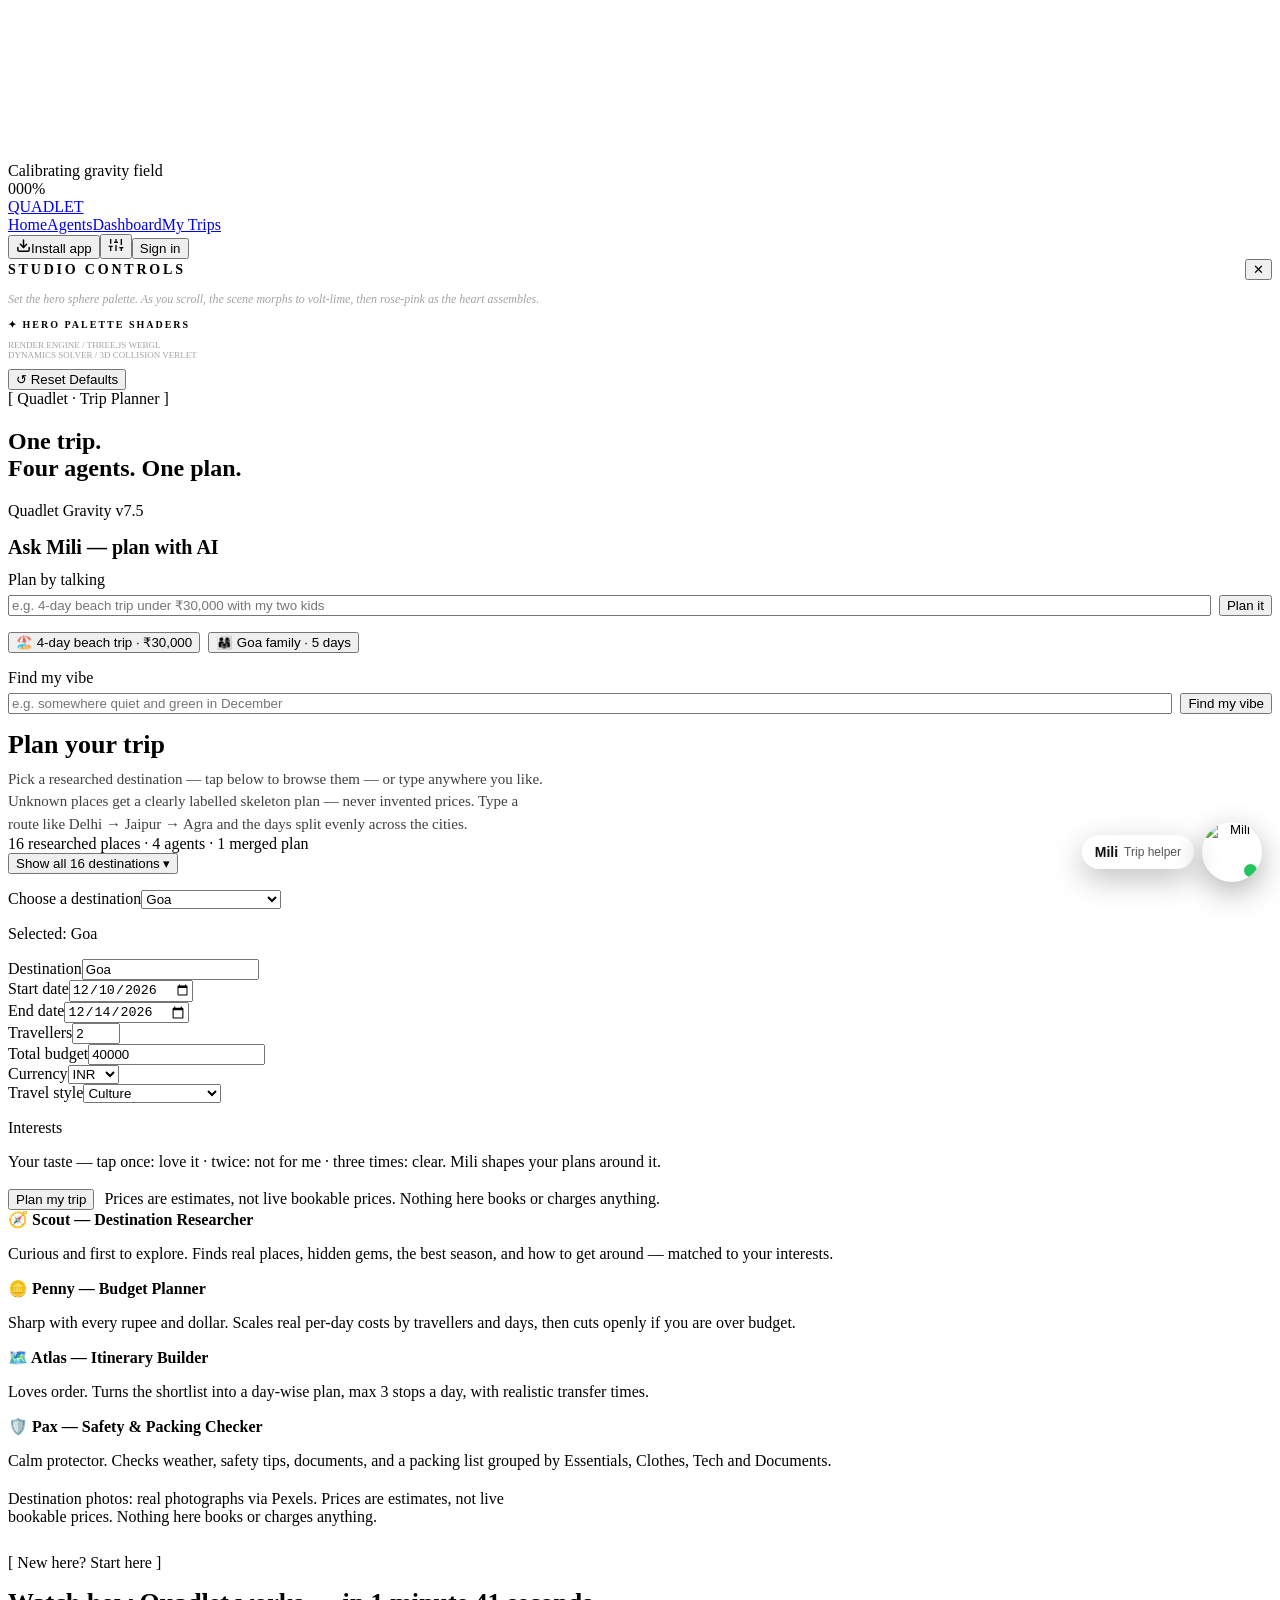
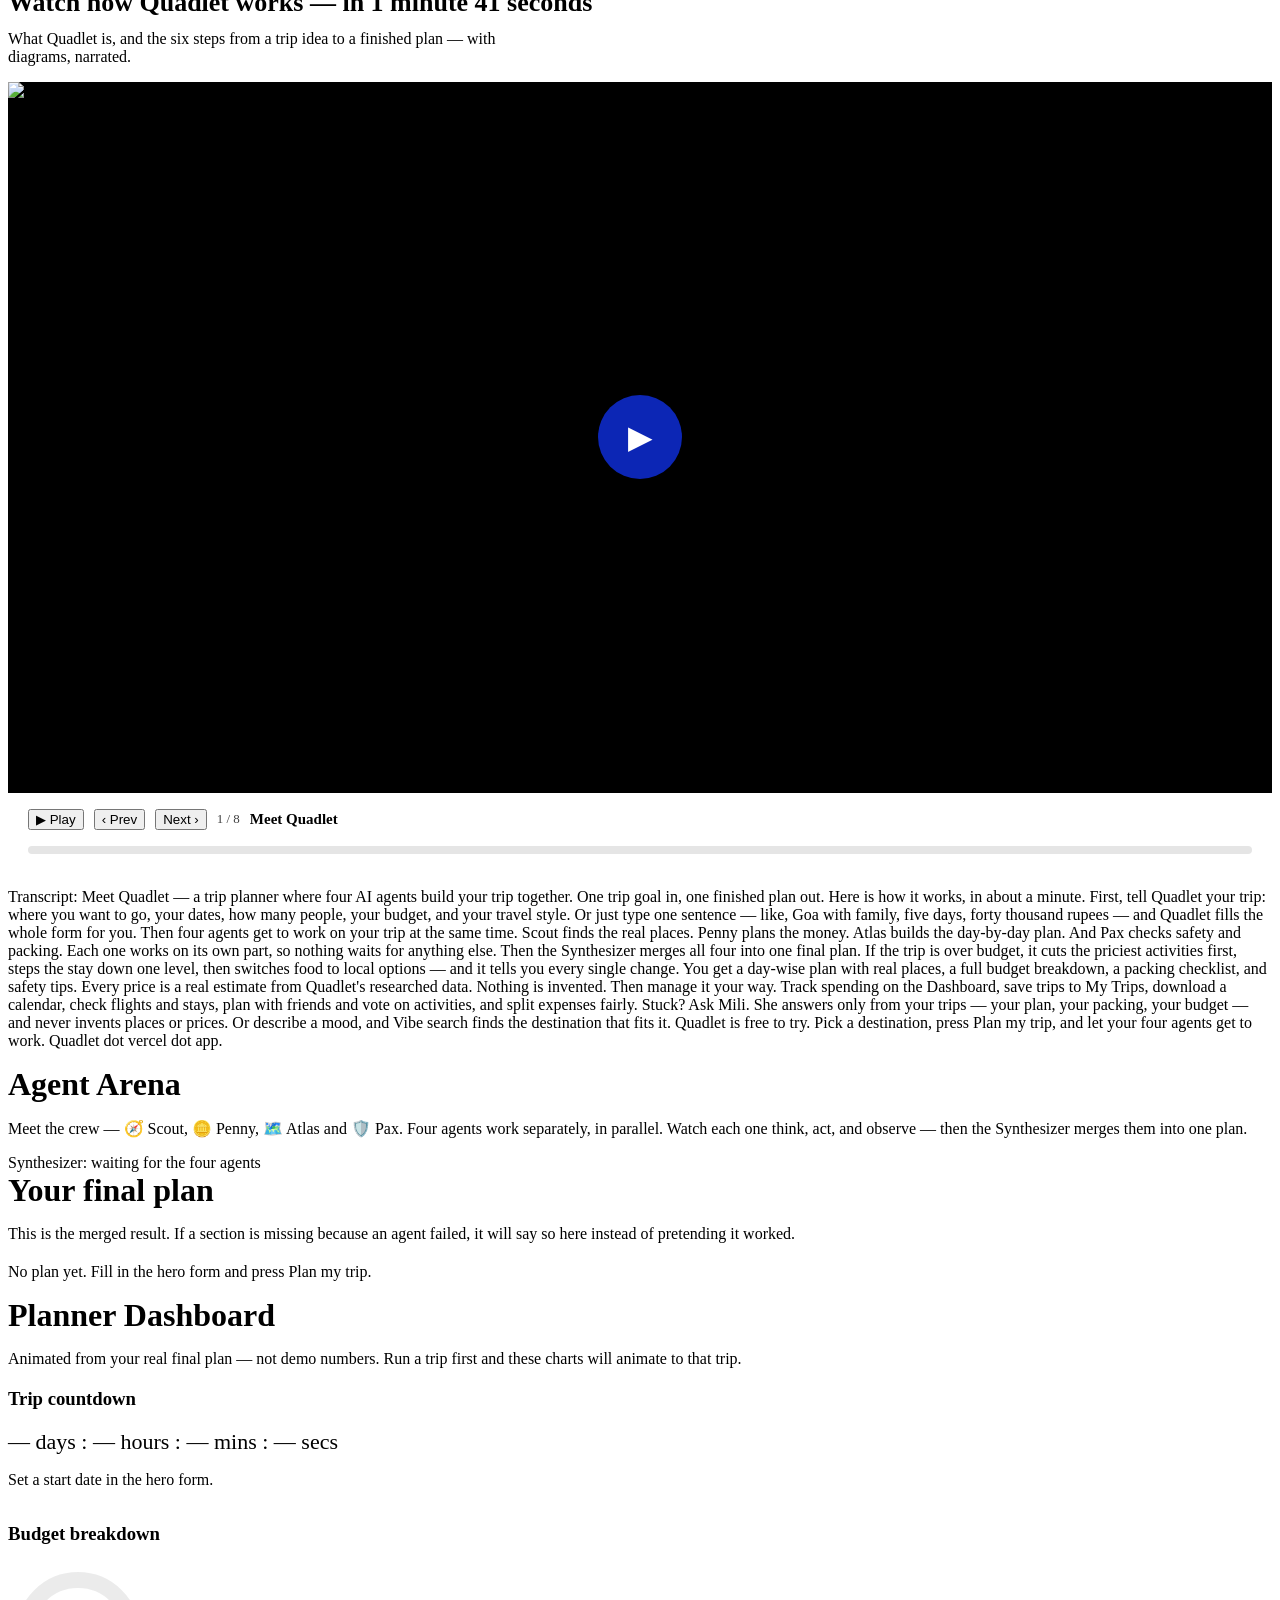
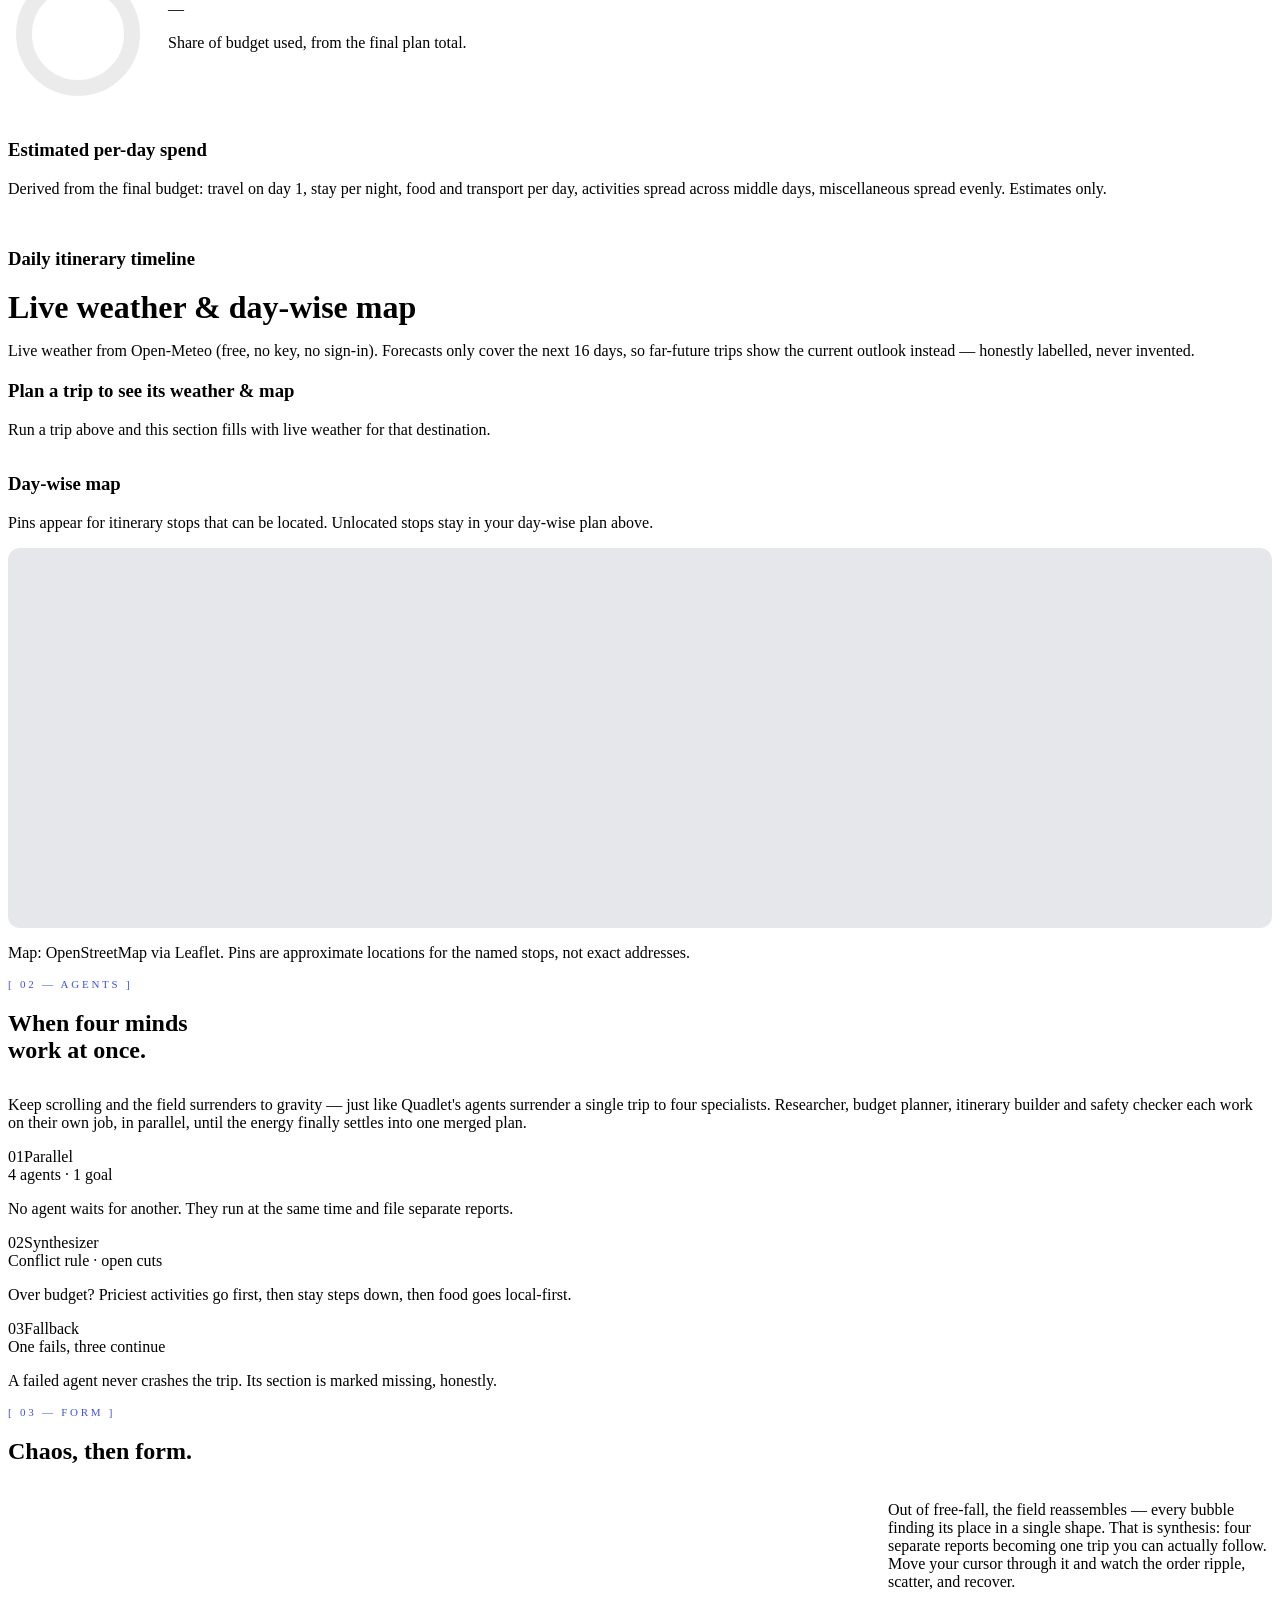
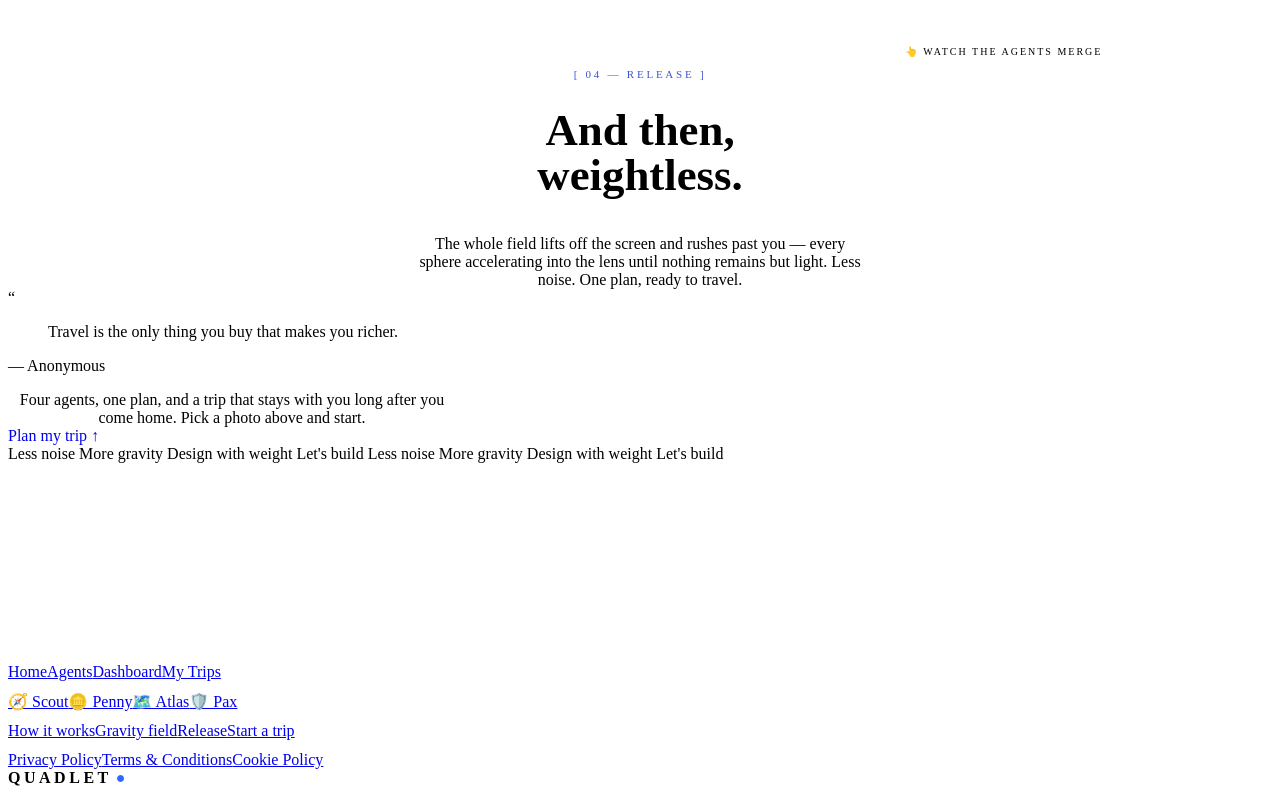
==== commit 80643322: "Quadlet v7.5 — Legal + accessibility pass (Privacy/Terms/Cookies, consent, focus, contrast) + report" ====
--- a/static/index.html
+++ b/static/index.html
@@ -15,16 +15,16 @@
 <meta name="apple-mobile-web-app-title" content="Quadlet">
 <link rel="apple-touch-icon" href="/icon-192.png">
 
-<link rel="stylesheet" href="/style.css?v=7.4"></head>
+<link rel="stylesheet" href="/style.css?v=7.5"></head>
 <body>
 <div id="bgLayer"></div>
 <div id="webgl"><canvas id="scene"></canvas></div>
 <div id="loader"><div class="loader-item status" id="loaderStatus" style="animation-delay:.1s">Calibrating gravity field</div><div class="loader-item bar" style="animation-delay:.26s"><div class="fill" id="loaderFill"></div></div><div class="loader-item count" id="loaderCount" style="animation-delay:.42s">000%</div></div><script>(function(){var el=document.getElementById("loader");if(!el)return;setTimeout(function(){if(!el||el.style.display==="none")return;el.classList.add("leaving");document.body.classList.add("revealed");setTimeout(function(){el.style.display="none";},600);},6000);})();</script>
-<header><a class="brand" href="/">QUADLET</a><nav class="mainnav"><a href="/" class="active">Home</a><a href="/agents">Agents</a><a href="/dashboard">Dashboard</a><a href="/trips">My Trips</a></nav><div class="controls"><button class="installbtn" id="installBtn"><svg width="15" height="15" viewBox="0 0 24 24" fill="none" stroke="currentColor" stroke-width="2.4" stroke-linecap="round" stroke-linejoin="round"><path d="M21 15v4a2 2 0 0 1-2 2H5a2 2 0 0 1-2-2v-4"/><polyline points="7 10 12 15 17 10"/><line x1="12" y1="15" x2="12" y2="3"/></svg>Install app</button><button class="iconbtn" id="openDrawer" aria-label="Studio Controls"><svg width="16" height="16" viewBox="0 0 24 24" fill="none" stroke="currentColor" stroke-width="2"><line x1="4" y1="21" x2="4" y2="14"/><line x1="4" y1="10" x2="4" y2="3"/><line x1="12" y1="21" x2="12" y2="12"/><line x1="12" y1="8" x2="12" y2="3"/><line x1="20" y1="21" x2="20" y2="16"/><line x1="20" y1="12" x2="20" y2="3"/><line x1="1" y1="14" x2="7" y2="14"/><line x1="9" y1="8" x2="15" y2="8"/><line x1="17" y1="16" x2="23" y2="16"/></svg></button><button class="pillbtn" id="accountBtn" style="cursor:pointer">Sign in</button><a class="pillbtn" href="/">Contact us <span class="orb">›</span></a></div></header>
+<header><a class="brand" href="/">QUADLET</a><nav class="mainnav"><a href="/" class="active">Home</a><a href="/agents">Agents</a><a href="/dashboard">Dashboard</a><a href="/trips">My Trips</a></nav><div class="controls"><button class="installbtn" id="installBtn"><svg width="15" height="15" viewBox="0 0 24 24" fill="none" stroke="currentColor" stroke-width="2.4" stroke-linecap="round" stroke-linejoin="round"><path d="M21 15v4a2 2 0 0 1-2 2H5a2 2 0 0 1-2-2v-4"/><polyline points="7 10 12 15 17 10"/><line x1="12" y1="15" x2="12" y2="3"/></svg>Install app</button><button class="iconbtn" id="openDrawer" aria-label="Studio Controls"><svg width="16" height="16" viewBox="0 0 24 24" fill="none" stroke="currentColor" stroke-width="2"><line x1="4" y1="21" x2="4" y2="14"/><line x1="4" y1="10" x2="4" y2="3"/><line x1="12" y1="21" x2="12" y2="12"/><line x1="12" y1="8" x2="12" y2="3"/><line x1="20" y1="21" x2="20" y2="16"/><line x1="20" y1="12" x2="20" y2="3"/><line x1="1" y1="14" x2="7" y2="14"/><line x1="9" y1="8" x2="15" y2="8"/><line x1="17" y1="16" x2="23" y2="16"/></svg></button><button class="pillbtn" id="accountBtn" style="cursor:pointer">Sign in</button></div></header>
 <div id="scrim"></div>
 <aside id="drawer"><div style="display:flex;justify-content:space-between;align-items:center"><strong style="font-family:var(--font-display);letter-spacing:.2em;font-size:14px">STUDIO CONTROLS</strong><button class="iconbtn" id="closeDrawer" aria-label="Close">✕</button></div><p style="font-family:var(--font-mono);font-size:12px;color:#a3a3a3;font-style:italic">Set the hero sphere palette. As you scroll, the scene morphs to volt-lime, then rose-pink as the heart assembles.</p><p style="font-family:var(--font-mono);font-size:10px;letter-spacing:.2em;font-weight:700">✦ HERO PALETTE SHADERS</p><div id="themeCards"></div><p style="font-family:var(--font-mono);font-size:9px;color:#a3a3a3">RENDER ENGINE / THREE.JS WEBGL<br>DYNAMICS SOLVER / 3D COLLISION VERLET</p><button class="btn2" id="resetTheme">↺ Reset Defaults</button></aside>
 <main>
-<section class="hero" id="planner"><div class="hero-row"><div><div class="eyebrow">[ Quadlet · Trip Planner ]</div><h1 class="hero-title">One trip.<br>Four agents. One plan.</h1><div style="margin-top:18px"><span class="version">Quadlet Gravity v7.4</span></div></div></div>
+<section class="hero" id="planner"><div class="hero-row"><div><div class="eyebrow">[ Quadlet · Trip Planner ]</div><h1 class="hero-title">One trip.<br>Four agents. One plan.</h1><div style="margin-top:18px"><span class="version">Quadlet Gravity v7.5</span></div></div></div>
 
 <div class="card" id="aiBox" style="margin-top:16px;pointer-events:auto">
 <h2 style="font-size:20px;margin:0">Ask Mili — plan with AI</h2>
@@ -108,14 +108,14 @@
 <section class="quote-section"><div class="quote-mark">“</div><blockquote class="quote-text">Travel is the only thing you buy that makes you richer.</blockquote><p class="quote-author">— Anonymous</p><p class="lead" style="text-align:center;max-width:28rem;margin:0">Four agents, one plan, and a trip that stays with you long after you come home. Pick a photo above and start.</p><a class="btn" href="#planner" style="text-decoration:none">Plan my trip ↑</a></section>
 </main>
 <footer><div class="glow glow1"></div><div class="glow glow2"></div><div class="marquee"><div class="marquee-track"><span>Less noise <i></i> More gravity <i></i> Design with weight <i></i> Let's build <i></i></span><span>Less noise <i></i> More gravity <i></i> Design with weight <i></i> Let's build <i></i></span></div></div>
-<div class="footgrid"><div class="footcta"><div style="font-family:var(--font-mono);font-size:11px;letter-spacing:.25em;text-transform:uppercase;color:rgba(255,255,255,.4)">[ Let's collaborate ]</div><h2 style="color:#fff;font-size:36px;line-height:.95;margin:20px 0">Have an idea<br>with real weight?</h2><div class="emailpill">hello@quadlet.app <span class="orb" style="width:40px;height:40px">↗</span></div><p class="fine" style="color:rgba(255,255,255,.5)">This is a label only, not a booking or contact form.</p></div>
-<div class="footlinks"><div><div style="font-family:var(--font-mono);font-size:10px;letter-spacing:.25em;color:rgba(255,255,255,.4)">PLANNER</div><a href="/">Home</a><a href="/agents">Agents</a><a href="/dashboard">Dashboard</a><a href="/trips">My Trips</a></div><div><div style="font-family:var(--font-mono);font-size:10px;letter-spacing:.25em;color:rgba(255,255,255,.4)">AGENTS</div><a href="/agents">🧭 Scout</a><a href="/agents">🪙 Penny</a><a href="/agents">🗺️ Atlas</a><a href="/agents">🛡️ Pax</a></div><div><div style="font-family:var(--font-mono);font-size:10px;letter-spacing:.25em;color:rgba(255,255,255,.4)">QUADLET</div><a href="/agents">How it works</a><a href="/#physics">Gravity field</a><a href="/#release">Release</a><a href="/">Start a trip</a></div></div></div>
-<div class="bottombar"><div><span style="font-family:var(--font-display);font-weight:900;letter-spacing:.22em">QUADLET</span> <span style="color:#2f69ff">●</span> <span style="font-family:var(--font-mono);font-size:11px;color:rgba(255,255,255,.4)">© 2026 Quadlet — All rights reserved.</span></div><div><button class="socbtn">𝕏</button><button class="socbtn">◎</button><button class="socbtn">in</button></div></div></footer>
-<div id="acctModal" style="display:none;position:fixed;inset:0;z-index:999;background:rgba(0,0,0,.45);align-items:center;justify-content:center;padding:16px"><div style="background:#fff;border-radius:18px;padding:22px;max-width:380px;width:100%"><div style="display:flex;justify-content:space-between;align-items:center"><strong style="font-size:18px">Your Quadlet account</strong><button class="iconbtn" id="acctClose" aria-label="Close">✕</button></div><p class="fine" style="margin:8px 0 0">Sign in to save trips in the cloud — they follow you across phone and laptop, and Mili can answer from them anywhere.</p><div id="acctSignedOut"><div id="googleBtn" style="display:flex;justify-content:center;margin-top:14px;min-height:40px"></div><p class="fine" style="text-align:center;margin:8px 0 0">or sign in with email</p><input id="acctEmail" type="email" placeholder="Email" style="width:100%;padding:12px;border:1px solid #ddd;border-radius:12px;margin-top:14px"><input id="acctPass" type="password" placeholder="Password (min 8 characters)" style="width:100%;padding:12px;border:1px solid #ddd;border-radius:12px;margin-top:10px"><div style="display:flex;gap:8px;margin-top:14px"><button class="btn" id="acctSignIn" style="flex:1">Sign in</button><button class="btn2" id="acctRegister" style="flex:1">Create account</button></div></div><div id="acctSignedIn" style="display:none"><p id="acctWho" style="margin:14px 0 0"></p><button class="btn" id="acctUpload" style="width:100%;margin-top:12px">Upload my browser trips to cloud</button><button class="btn2" id="acctSignOut" style="width:100%;margin-top:10px">Sign out</button><button class="btn2" id="acctDelete" style="width:100%;margin-top:10px;color:#b91c1c;border-color:#fecaca">Delete my account</button></div><p class="fine" id="acctMsg" style="margin-top:12px"></p></div></div><button id="miliBtn" aria-label="Chat with Mili" title="Chat with Mili" style="position:fixed;right:18px;bottom:18px;z-index:90;display:flex;align-items:center;gap:8px;background:none;border:none;padding:0;cursor:pointer"><span style="background:#fff;color:#111;border-radius:999px;padding:9px 13px;font-weight:700;font-size:14px;box-shadow:0 10px 30px rgba(0,0,0,.25);display:flex;align-items:center;gap:6px;white-space:nowrap">Mili<span style="font-weight:400;font-size:12px;color:#555">Trip helper</span></span><span style="position:relative;width:60px;height:60px;border-radius:50%;overflow:hidden;box-shadow:0 10px 30px rgba(0,0,0,.3);flex-shrink:0;display:block"><img id="miliFaceBtn" src="/mili-face.jpg?v=3.6" alt="Mili" style="width:100%;height:100%;object-fit:cover;object-position:center center;display:block"><span style="position:absolute;right:3px;bottom:3px;width:13px;height:13px;border-radius:50%;background:#22c55e;border:2px solid #fff;display:block"></span></span></button>
+<div class="footgrid"><div class="footcta"><div style="font-family:var(--font-mono);font-size:11px;letter-spacing:.25em;text-transform:uppercase;color:rgba(255,255,255,.4)">[ Let's collaborate ]</div><h2 style="color:#fff;font-size:36px;line-height:.95;margin:20px 0">Have an idea<br>with real weight?</h2><a class="emailpill" href="https://github.com/kislaykumar07/Quadlet" target="_blank" rel="noopener" style="text-decoration:none;color:#fff">View the project on GitHub <span class="orb" style="width:40px;height:40px">↗</span></a><p class="fine" style="color:rgba(255,255,255,.5)">Quadlet is a free portfolio project — the code is public on GitHub.</p></div>
+<div class="footlinks"><div><div style="font-family:var(--font-mono);font-size:10px;letter-spacing:.25em;color:rgba(255,255,255,.4)">PLANNER</div><a href="/">Home</a><a href="/agents">Agents</a><a href="/dashboard">Dashboard</a><a href="/trips">My Trips</a></div><div><div style="font-family:var(--font-mono);font-size:10px;letter-spacing:.25em;color:rgba(255,255,255,.4)">AGENTS</div><a href="/agents">🧭 Scout</a><a href="/agents">🪙 Penny</a><a href="/agents">🗺️ Atlas</a><a href="/agents">🛡️ Pax</a></div><div><div style="font-family:var(--font-mono);font-size:10px;letter-spacing:.25em;color:rgba(255,255,255,.4)">QUADLET</div><a href="/agents">How it works</a><a href="/#physics">Gravity field</a><a href="/#release">Release</a><a href="/">Start a trip</a></div><div><div style="font-family:var(--font-mono);font-size:10px;letter-spacing:.25em;color:rgba(255,255,255,.4)">LEGAL</div><a href="/privacy">Privacy Policy</a><a href="/terms">Terms &amp; Conditions</a><a href="/cookies">Cookie Policy</a></div></div></div>
+<div class="bottombar"><div><span style="font-family:var(--font-display);font-weight:900;letter-spacing:.22em">QUADLET</span> <span style="color:#2f69ff">●</span> <span style="font-family:var(--font-mono);font-size:11px;color:rgba(255,255,255,.4)">© 2026 Quadlet — All rights reserved.</span></div><div style="font-family:var(--font-mono);font-size:11px;color:rgba(255,255,255,.4)">A free portfolio project by Kislay Kumar · VIT Bhopal · Photos: Pexels</div></div></footer>
+<div id="acctModal" style="display:none;position:fixed;inset:0;z-index:999;background:rgba(0,0,0,.45);align-items:center;justify-content:center;padding:16px"><div style="background:#fff;border-radius:18px;padding:22px;max-width:380px;width:100%"><div style="display:flex;justify-content:space-between;align-items:center"><strong style="font-size:18px">Your Quadlet account</strong><button class="iconbtn" id="acctClose" aria-label="Close">✕</button></div><p class="fine" style="margin:8px 0 0">Sign in to save trips in the cloud — they follow you across phone and laptop, and Mili can answer from them anywhere.</p><div id="acctSignedOut"><div id="googleBtn" style="display:flex;justify-content:center;margin-top:14px;min-height:40px"></div><p class="fine" style="text-align:center;margin:8px 0 0">or sign in with email</p><input id="acctEmail" type="email" placeholder="Email" style="width:100%;padding:12px;border:1px solid #ddd;border-radius:12px;margin-top:14px"><input id="acctPass" type="password" placeholder="Password (min 8 characters)" style="width:100%;padding:12px;border:1px solid #ddd;border-radius:12px;margin-top:10px"><div style="display:flex;gap:8px;margin-top:14px"><button class="btn" id="acctSignIn" style="flex:1">Sign in</button><button class="btn2" id="acctRegister" style="flex:1">Create account</button></div><p class="fine" style="margin-top:12px">By creating an account you agree to the <a href="/terms">Terms &amp; Conditions</a> and <a href="/privacy">Privacy Policy</a>.</p></div><div id="acctSignedIn" style="display:none"><p id="acctWho" style="margin:14px 0 0"></p><button class="btn" id="acctUpload" style="width:100%;margin-top:12px">Upload my browser trips to cloud</button><button class="btn2" id="acctSignOut" style="width:100%;margin-top:10px">Sign out</button><button class="btn2" id="acctDelete" style="width:100%;margin-top:10px;color:#b91c1c;border-color:#fecaca">Delete my account</button></div><p class="fine" id="acctMsg" style="margin-top:12px"></p></div></div><button id="miliBtn" aria-label="Chat with Mili" title="Chat with Mili" style="position:fixed;right:18px;bottom:18px;z-index:90;display:flex;align-items:center;gap:8px;background:none;border:none;padding:0;cursor:pointer"><span style="background:#fff;color:#111;border-radius:999px;padding:9px 13px;font-weight:700;font-size:14px;box-shadow:0 10px 30px rgba(0,0,0,.25);display:flex;align-items:center;gap:6px;white-space:nowrap">Mili<span style="font-weight:400;font-size:12px;color:#555">Trip helper</span></span><span style="position:relative;width:60px;height:60px;border-radius:50%;overflow:hidden;box-shadow:0 10px 30px rgba(0,0,0,.3);flex-shrink:0;display:block"><img id="miliFaceBtn" src="/mili-face.jpg?v=3.6" alt="Mili" style="width:100%;height:100%;object-fit:cover;object-position:center center;display:block"><span style="position:absolute;right:3px;bottom:3px;width:13px;height:13px;border-radius:50%;background:#22c55e;border:2px solid #fff;display:block"></span></span></button>
 <div id="miliPanel" style="position:fixed;right:18px;bottom:78px;z-index:90;width:min(360px,calc(100vw - 36px));max-height:min(520px,calc(100dvh - 110px));display:none;flex-direction:column;background:#fff;border-radius:16px;box-shadow:0 20px 50px rgba(0,0,0,.3);overflow:hidden">
 <div style="display:flex;justify-content:space-between;align-items:center;padding:10px 14px;background:#0E2AC5;color:#fff"><span style="display:flex;align-items:center;gap:8px"><img id="miliFaceHead" src="/mili-face.jpg?v=3.6" alt="Mili" style="width:36px;height:36px;border-radius:50%;object-fit:cover;object-position:center center;display:block;flex-shrink:0"><span><strong style="display:block;line-height:1.2">Mili</strong><span style="font-size:11px;opacity:.8">Your Quadlet trip helper · answers from your trips</span></span></span><button id="miliClose" aria-label="Close chat" style="background:none;border:none;color:#fff;font-size:20px;line-height:1;padding:8px 10px;cursor:pointer">×</button></div>
 <div id="miliMsgs" style="padding:12px;overflow:auto;flex:1;min-height:0;display:flex;flex-direction:column;gap:8px"></div>
 <div style="display:flex;gap:6px;flex-wrap:wrap;padding:0 12px 8px"><button class="mili-chip" data-q="How do I plan a trip?">Plan a trip?</button><button class="mili-chip" data-q="How does Quadlet work?">How does Quadlet work?</button><button class="mili-chip" data-q="What is my budget?">My budget?</button><button class="mili-chip" data-q="What should I pack?">Packing?</button><button class="mili-chip" data-q="Show my itinerary">Itinerary</button><button class="mili-chip" data-q="What is the weather?">Weather?</button><button class="mili-chip" data-q="What trips have I planned before?">My trips?</button></div>
-<form id="miliForm" style="display:flex;gap:8px;padding:12px;border-top:1px solid #e5e7eb"><input id="miliInput" style="flex:1;padding:11px 14px;border:1px solid #d1d5db;border-radius:999px;outline:none" placeholder="Ask Mili about your trip…"><button aria-label="Send" style="border:none;border-radius:50%;width:40px;height:40px;flex-shrink:0;background:#0E2AC5;color:#fff;font-size:18px;font-weight:700;cursor:pointer">↑</button></form>
+<form id="miliForm" style="display:flex;gap:8px;padding:12px;border-top:1px solid #e5e7eb"><input id="miliInput" style="flex:1;padding:11px 14px;border:1px solid #d1d5db;border-radius:999px;outline:none" placeholder="Ask Mili about your trip…"><button aria-label="Send message" style="border:none;border-radius:999px;padding:0 18px;height:40px;flex-shrink:0;background:#0E2AC5;color:#fff;font-size:14px;font-weight:700;cursor:pointer">Send</button></form>
 </div>
-<script type="module" src="/app.js?v=7.4"></script></body></html>
+<script type="module" src="/app.js?v=7.5"></script></body></html>
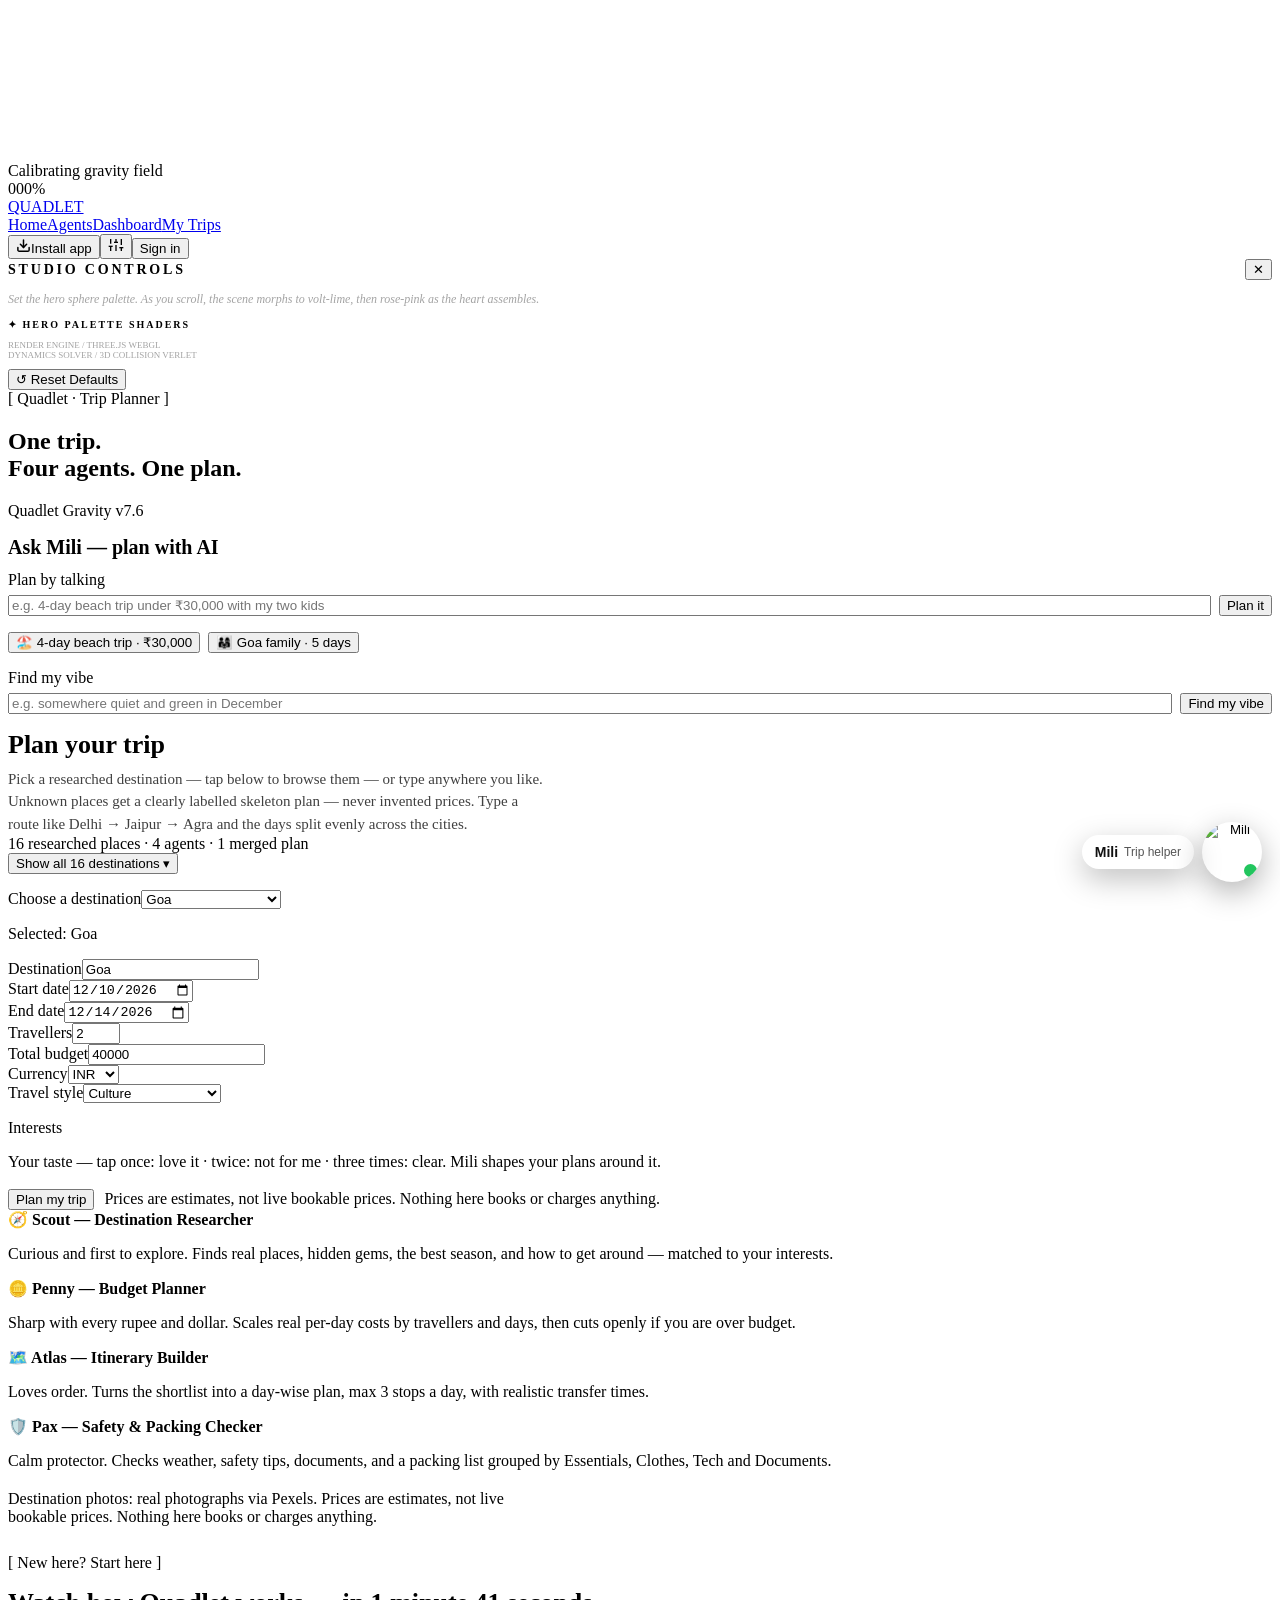
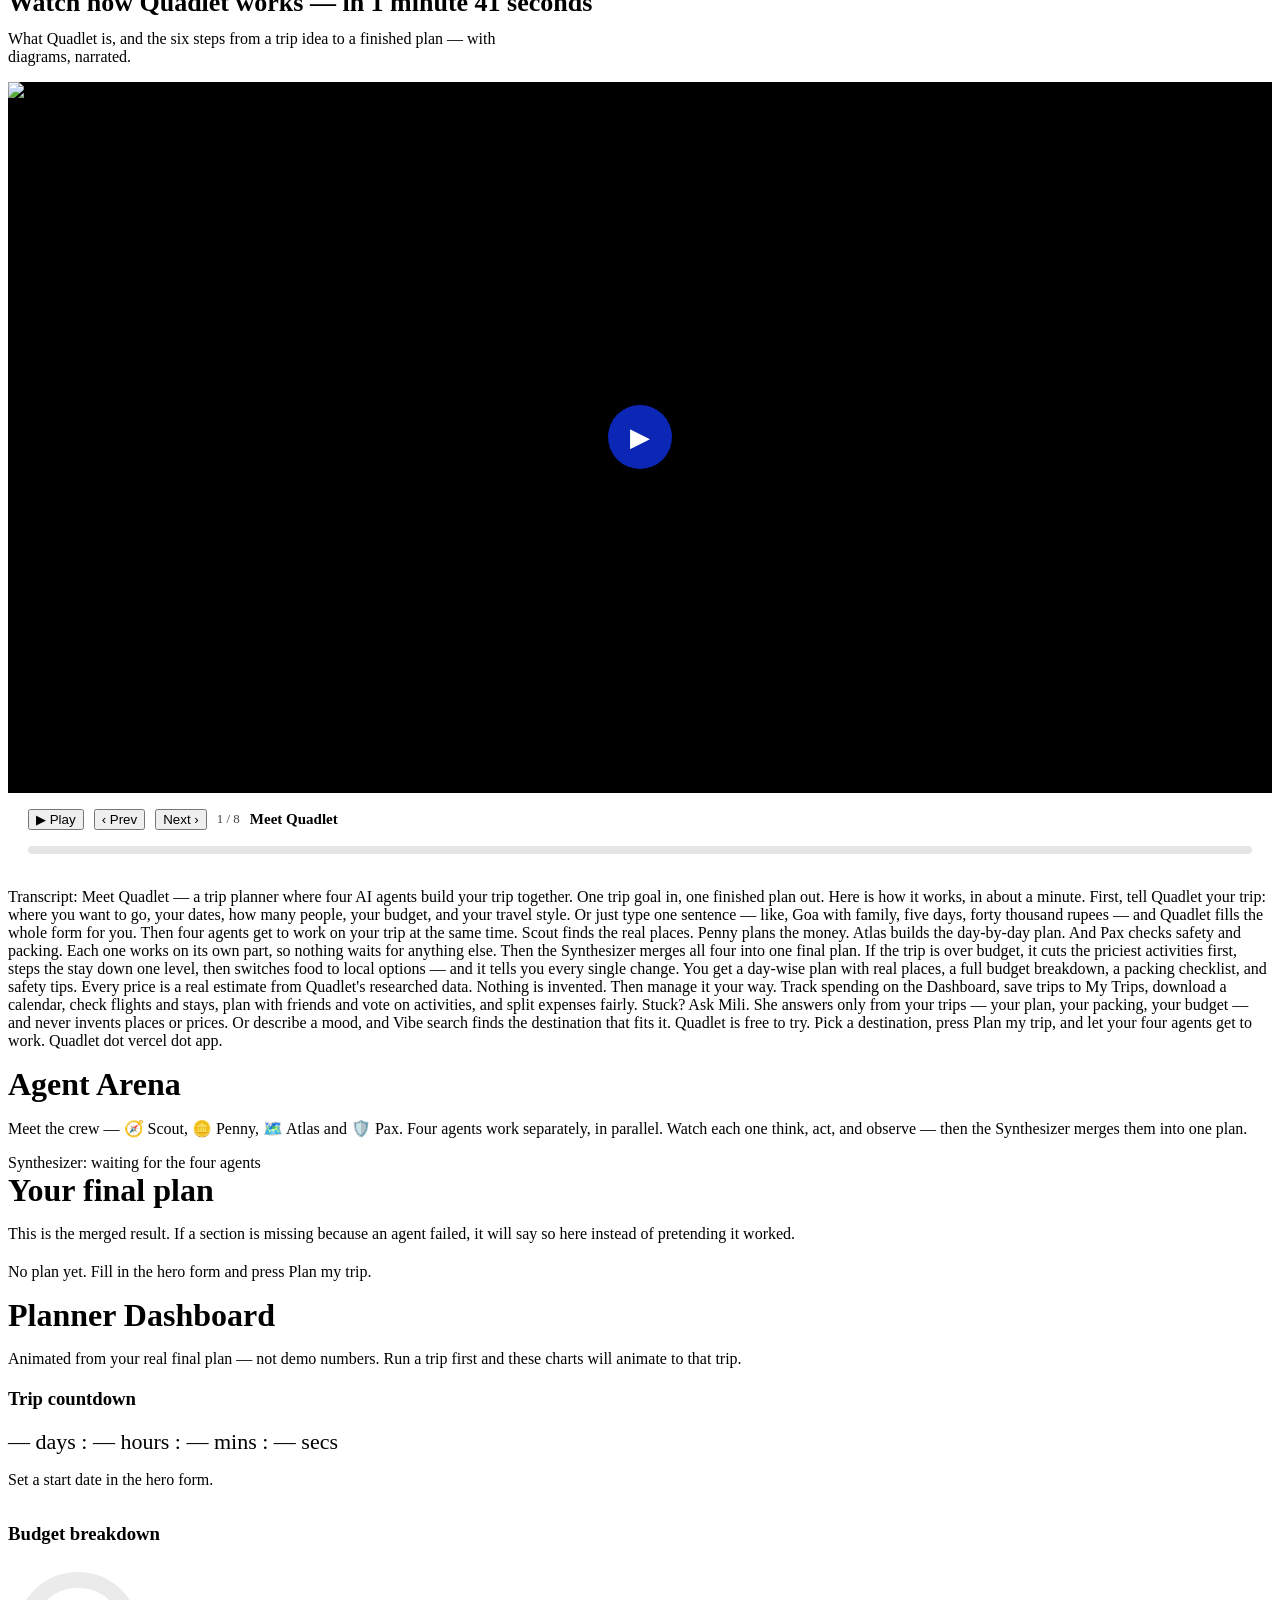
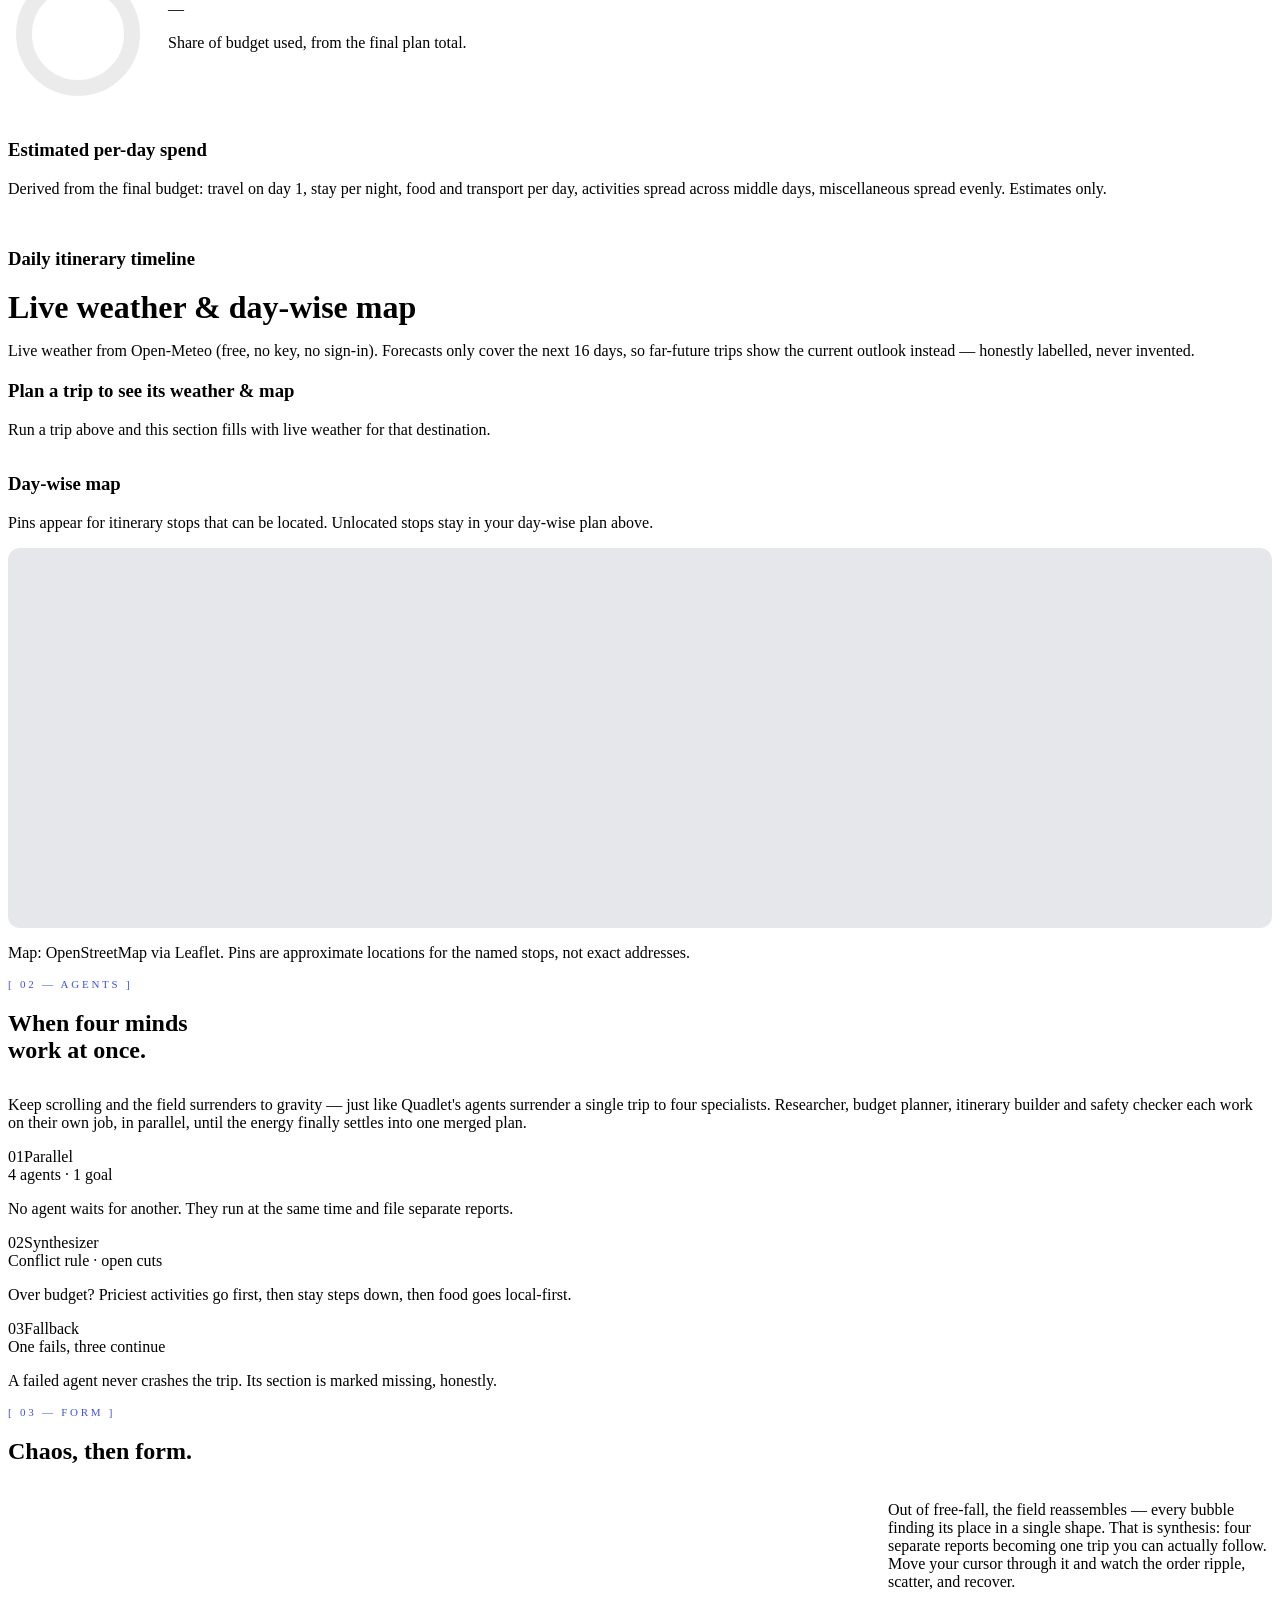
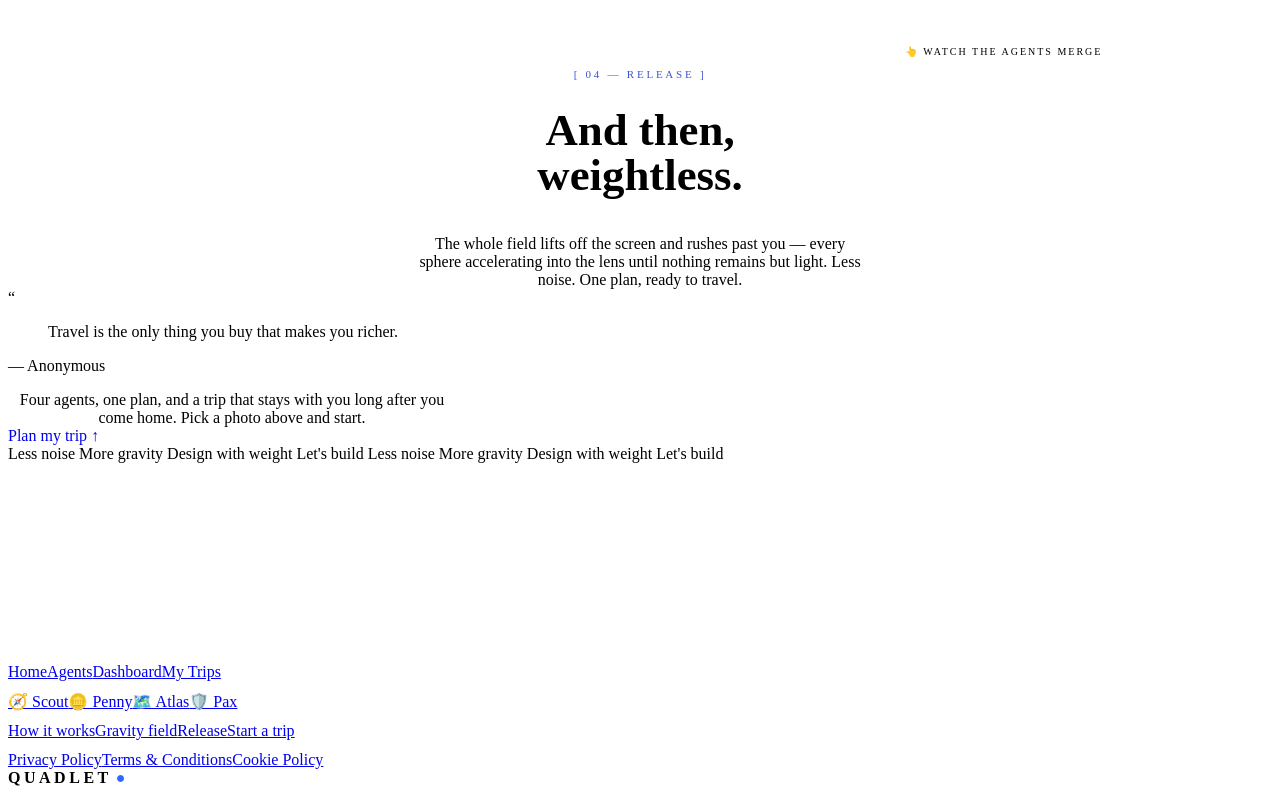
==== commit 055a4403: "Quadlet v7.6 — Smaller right-aligned video player (500px max-width, 64px play button) + report head " ====
--- a/static/index.html
+++ b/static/index.html
@@ -15,7 +15,7 @@
 <meta name="apple-mobile-web-app-title" content="Quadlet">
 <link rel="apple-touch-icon" href="/icon-192.png">
 
-<link rel="stylesheet" href="/style.css?v=7.5"></head>
+<link rel="stylesheet" href="/style.css?v=7.6"></head>
 <body>
 <div id="bgLayer"></div>
 <div id="webgl"><canvas id="scene"></canvas></div>
@@ -24,7 +24,7 @@
 <div id="scrim"></div>
 <aside id="drawer"><div style="display:flex;justify-content:space-between;align-items:center"><strong style="font-family:var(--font-display);letter-spacing:.2em;font-size:14px">STUDIO CONTROLS</strong><button class="iconbtn" id="closeDrawer" aria-label="Close">✕</button></div><p style="font-family:var(--font-mono);font-size:12px;color:#a3a3a3;font-style:italic">Set the hero sphere palette. As you scroll, the scene morphs to volt-lime, then rose-pink as the heart assembles.</p><p style="font-family:var(--font-mono);font-size:10px;letter-spacing:.2em;font-weight:700">✦ HERO PALETTE SHADERS</p><div id="themeCards"></div><p style="font-family:var(--font-mono);font-size:9px;color:#a3a3a3">RENDER ENGINE / THREE.JS WEBGL<br>DYNAMICS SOLVER / 3D COLLISION VERLET</p><button class="btn2" id="resetTheme">↺ Reset Defaults</button></aside>
 <main>
-<section class="hero" id="planner"><div class="hero-row"><div><div class="eyebrow">[ Quadlet · Trip Planner ]</div><h1 class="hero-title">One trip.<br>Four agents. One plan.</h1><div style="margin-top:18px"><span class="version">Quadlet Gravity v7.5</span></div></div></div>
+<section class="hero" id="planner"><div class="hero-row"><div><div class="eyebrow">[ Quadlet · Trip Planner ]</div><h1 class="hero-title">One trip.<br>Four agents. One plan.</h1><div style="margin-top:18px"><span class="version">Quadlet Gravity v7.6</span></div></div></div>
 
 <div class="card" id="aiBox" style="margin-top:16px;pointer-events:auto">
 <h2 style="font-size:20px;margin:0">Ask Mili — plan with AI</h2>
@@ -65,7 +65,7 @@
 <div class="card" style="padding:0;overflow:hidden">
 <div style="position:relative;background:#000;overflow:hidden">
 <img id="watch-img" src="/watch/slide1.jpg" alt="Quadlet explainer video frame" style="display:block;width:100%;aspect-ratio:16/9;object-fit:cover">
-<button id="watch-bigplay" aria-label="Play the explainer video" style="position:absolute;inset:0;margin:auto;width:84px;height:84px;border-radius:99px;border:0;background:rgba(14,42,197,.92);color:#fff;font-size:2rem;cursor:pointer">▶</button>
+<button id="watch-bigplay" aria-label="Play the explainer video" style="position:absolute;inset:0;margin:auto;width:64px;height:64px;border-radius:99px;border:0;background:rgba(14,42,197,.92);color:#fff;font-size:1.6rem;cursor:pointer">▶</button>
 </div>
 <div style="padding:16px 20px 20px">
 <div style="display:flex;align-items:center;gap:10px;flex-wrap:wrap">
@@ -118,4 +118,4 @@
 <div style="display:flex;gap:6px;flex-wrap:wrap;padding:0 12px 8px"><button class="mili-chip" data-q="How do I plan a trip?">Plan a trip?</button><button class="mili-chip" data-q="How does Quadlet work?">How does Quadlet work?</button><button class="mili-chip" data-q="What is my budget?">My budget?</button><button class="mili-chip" data-q="What should I pack?">Packing?</button><button class="mili-chip" data-q="Show my itinerary">Itinerary</button><button class="mili-chip" data-q="What is the weather?">Weather?</button><button class="mili-chip" data-q="What trips have I planned before?">My trips?</button></div>
 <form id="miliForm" style="display:flex;gap:8px;padding:12px;border-top:1px solid #e5e7eb"><input id="miliInput" style="flex:1;padding:11px 14px;border:1px solid #d1d5db;border-radius:999px;outline:none" placeholder="Ask Mili about your trip…"><button aria-label="Send message" style="border:none;border-radius:999px;padding:0 18px;height:40px;flex-shrink:0;background:#0E2AC5;color:#fff;font-size:14px;font-weight:700;cursor:pointer">Send</button></form>
 </div>
-<script type="module" src="/app.js?v=7.5"></script></body></html>
+<script type="module" src="/app.js?v=7.6"></script></body></html>
